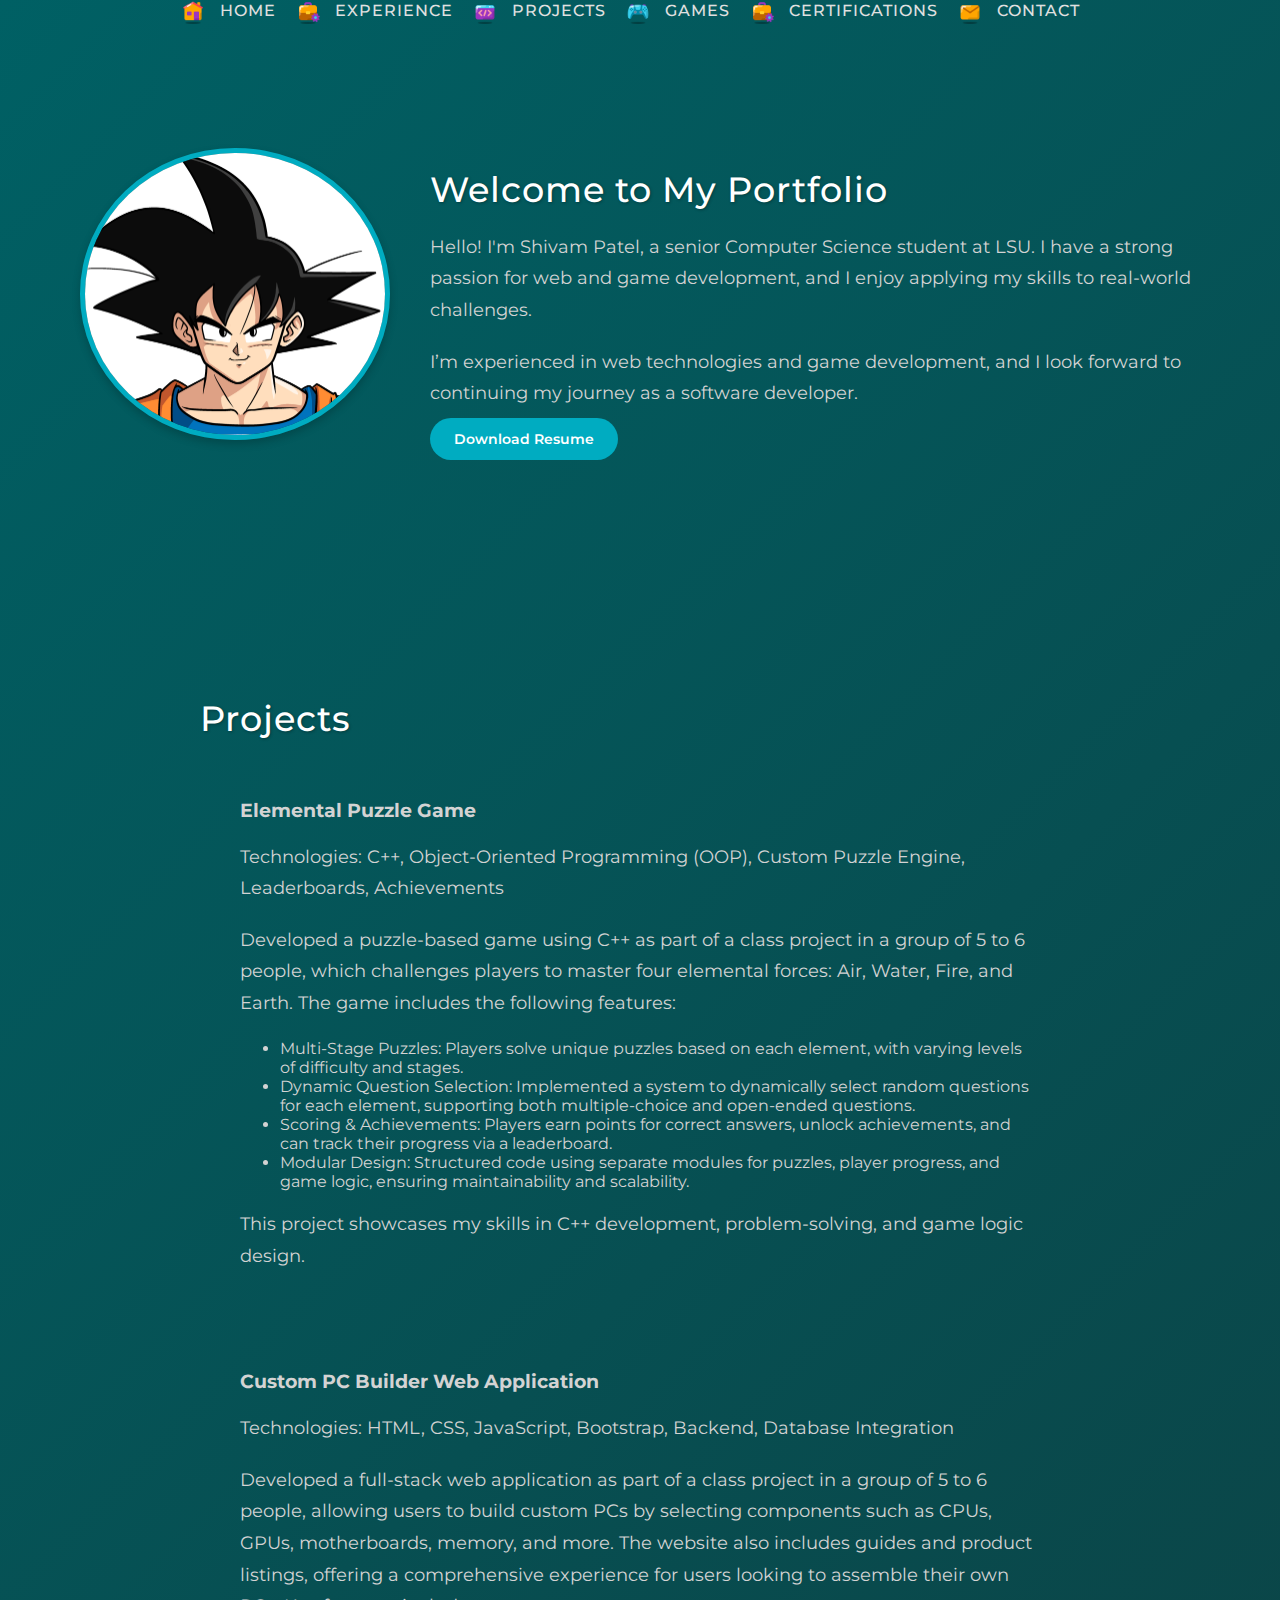
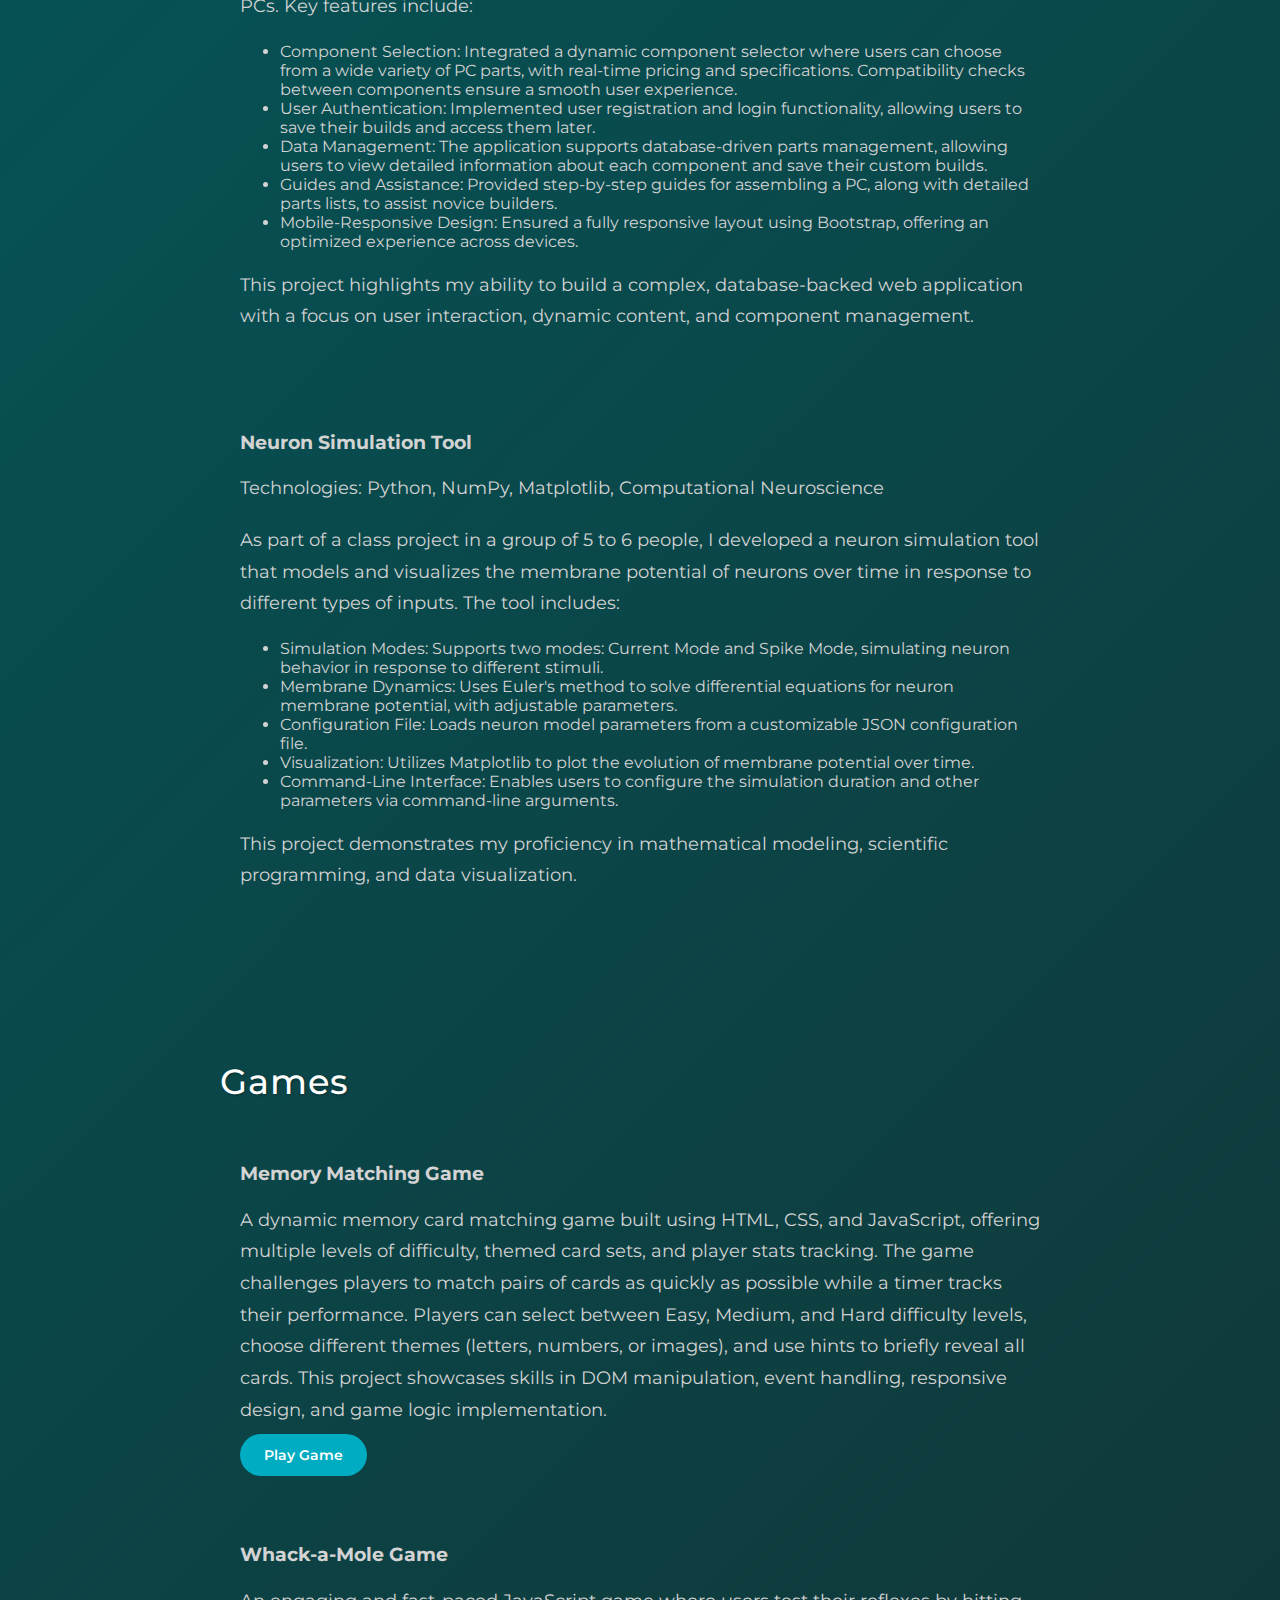
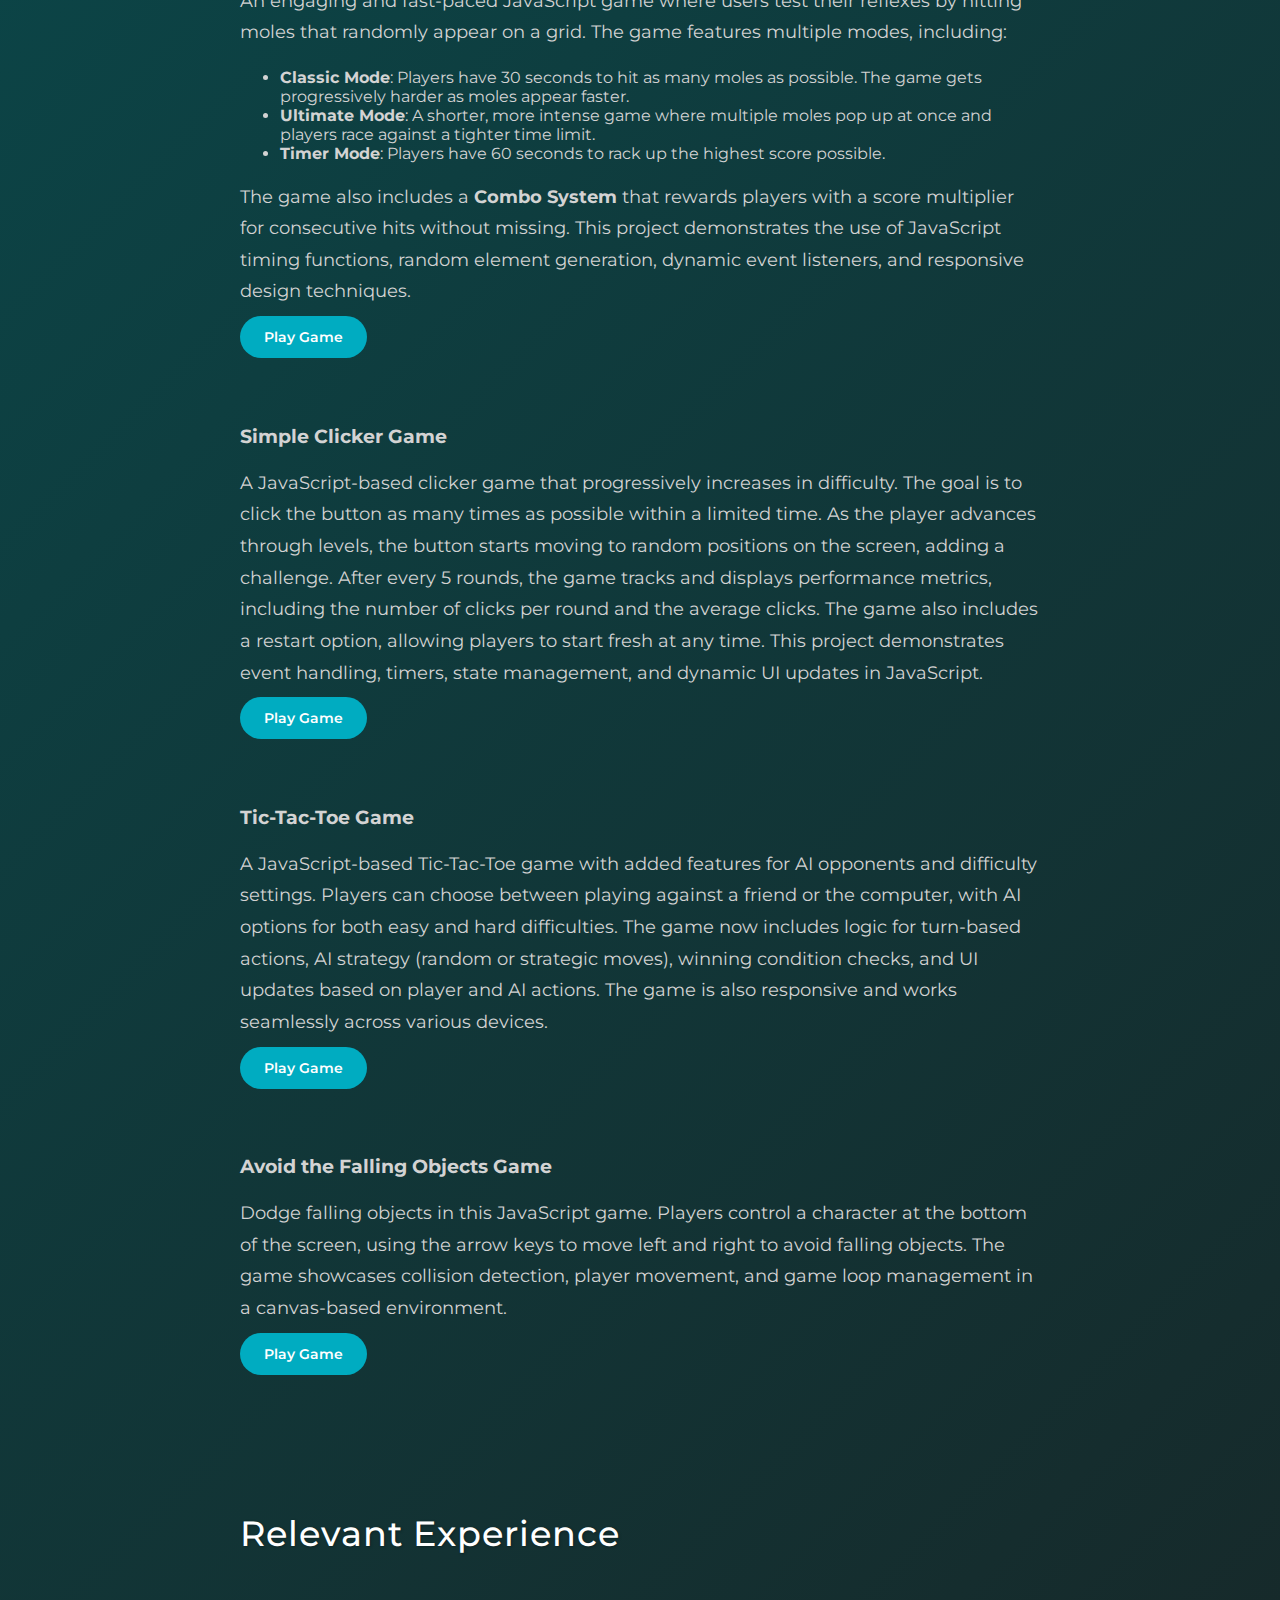
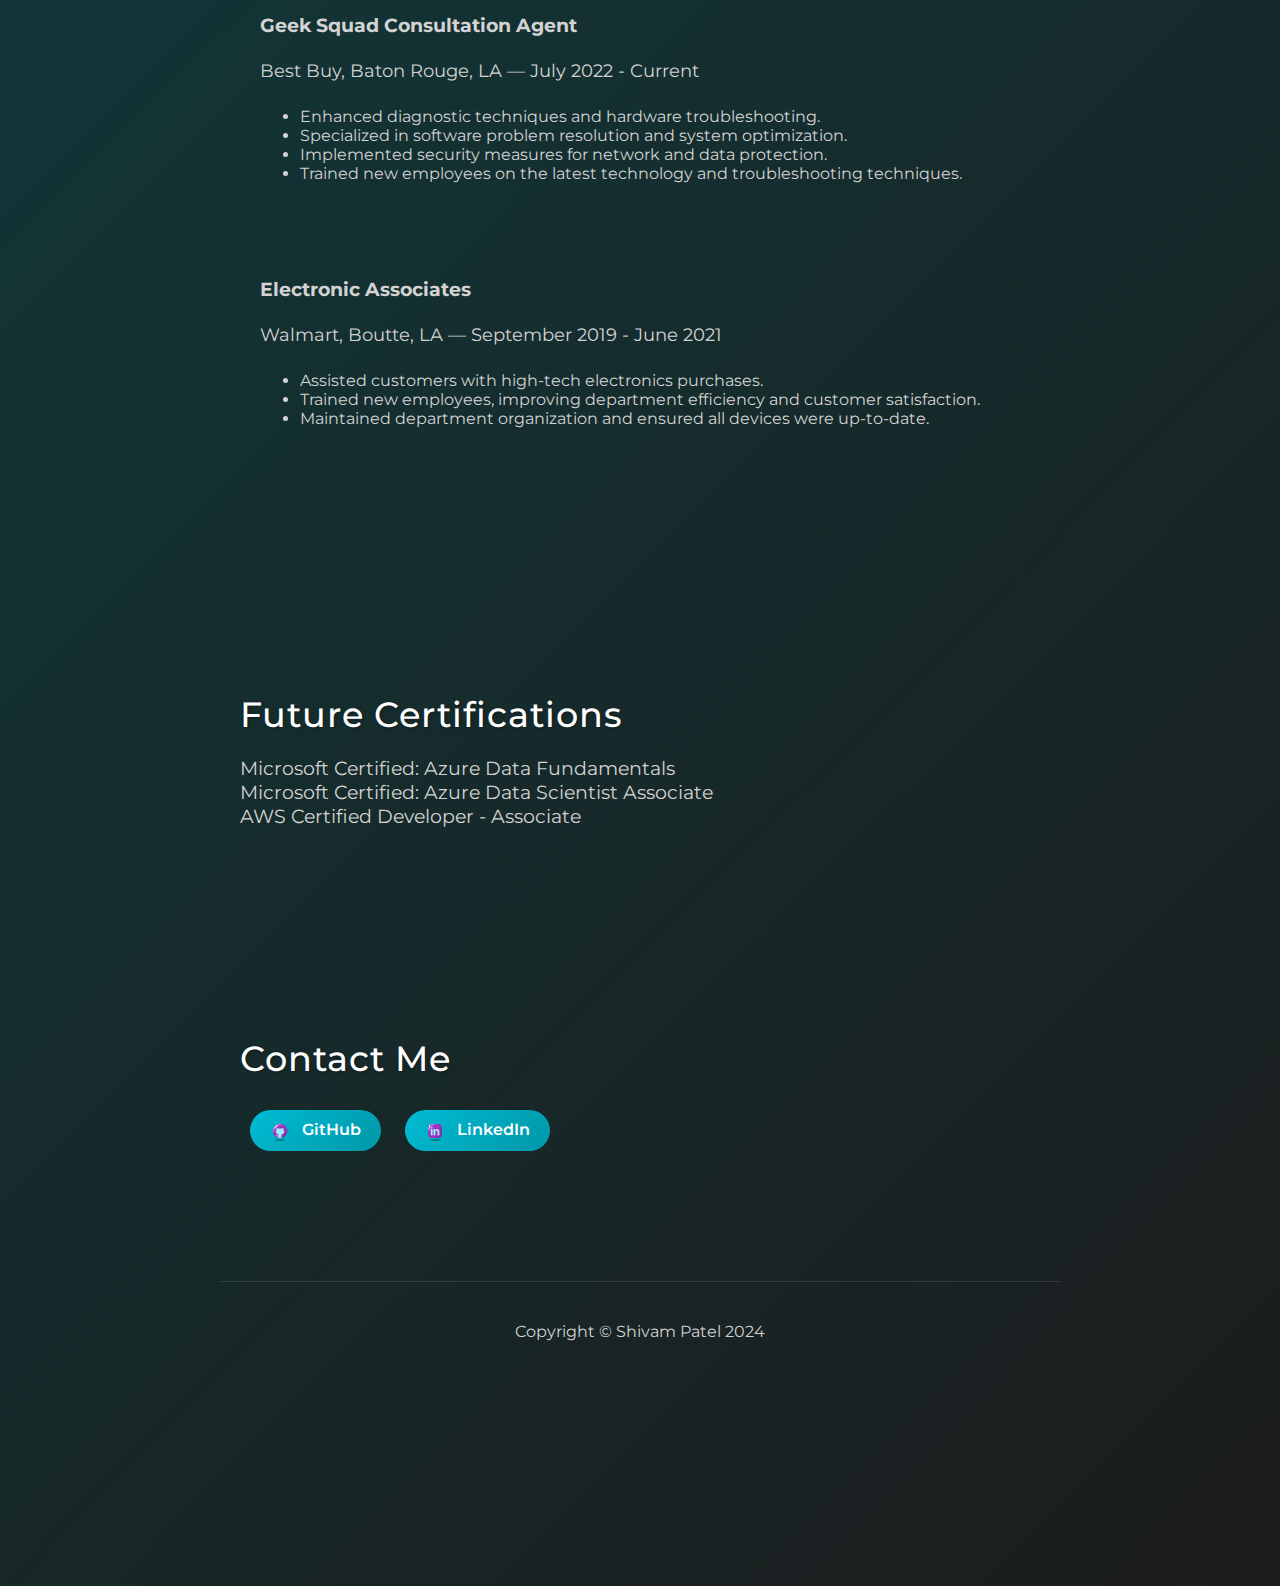
==== index.html @ 871b2727 "redesgin the website to look more moden and still need to work on redsgin for the game" ====
<!DOCTYPE html>
<html lang="en">
<head>
    <meta charset="UTF-8">
    <meta name="viewport" content="width=device-width, initial-scale=1.0">
    <title>Shivam Patel - Portfolio</title>
    <link rel="stylesheet" href="style.css">
    <link href="https://fonts.googleapis.com/css2?family=Montserrat:wght@400;700&display=swap" rel="stylesheet">
</head>
<body>
    <header>
        <nav>
            <div class="hamburger">
                <span></span>
                <span></span>
                <span></span>
            </div>
            <ul>
                <li><a href="#home"><img src="/Assets/images/Home.png" alt="Home" width="24" height="24"> Home</a></li>
                <li><a href="#experience"><img src="/Assets/images/Experience.png" alt="Experience" width="24" height="24"> Experience</a></li>
                <li><a href="#projects"><img src="/Assets/images/Code.png" alt="Projects" width="24" height="24"> Projects</a></li>
                <li><a href="#games"><img src="/Assets/images/Game.png" alt="Games" width="24" height="24"> Games</a></li>
                <li><a href="#certifications"><img src="/Assets/images/Experience.png" alt="Certifications" width="24" height="24"> Certifications</a></li>
                <li><a href="#contact"><img src="/Assets/images/Email.png" alt="Contact" width="24" height="24"> Contact</a></li>
            </ul>
        </nav>
    </header>
    
    <section id="about" class="section">
        <div class="about-container">
            <!-- Left or Right Aligned Image -->
            <div class="about-picture">
                <img src="/Assets/images/Goku.jpg" alt="Shivam Patel" />
            </div>
            <div class="about-text">
                <h1>Welcome to My Portfolio</h1>
                <p>Hello! I'm Shivam Patel, a senior Computer Science student at LSU. I have a strong passion for web and game development, and I enjoy applying my skills to real-world challenges.</p>
                <p>I’m experienced in web technologies and game development, and I look forward to continuing my journey as a software developer.</p>
                <div class="resume-buttons">
                    <a href="/Assets/Shivam Patel Resume.pdf" download class="btn">Download Resume</a>
                </div>
            </div>
        </div>
    </section>
    

    <section id="projects" class="section">
        <h2>Projects</h2>
        
        <!-- Projects List -->
        <article>
            <h3>Elemental Puzzle Game</h3>
            <p>Technologies: C++, Object-Oriented Programming (OOP), Custom Puzzle Engine, Leaderboards, Achievements</p>
            <p>Developed a puzzle-based game using C++ as part of a class project in a group of 5 to 6 people, which challenges players to master four elemental forces: Air, Water, Fire, and Earth. The game includes the following features:</p>
            <ul>
                <li>Multi-Stage Puzzles: Players solve unique puzzles based on each element, with varying levels of difficulty and stages.</li>
                <li>Dynamic Question Selection: Implemented a system to dynamically select random questions for each element, supporting both multiple-choice and open-ended questions.</li>
                <li>Scoring & Achievements: Players earn points for correct answers, unlock achievements, and can track their progress via a leaderboard.</li>
                <li>Modular Design: Structured code using separate modules for puzzles, player progress, and game logic, ensuring maintainability and scalability.</li>
            </ul>
            <p>This project showcases my skills in C++ development, problem-solving, and game logic design.</p>
        </article>
    
        <article>
            <h3>Custom PC Builder Web Application</h3>
            <p>Technologies: HTML, CSS, JavaScript, Bootstrap, Backend, Database Integration</p>
            <p>Developed a full-stack web application as part of a class project in a group of 5 to 6 people, allowing users to build custom PCs by selecting components such as CPUs, GPUs, motherboards, memory, and more. The website also includes guides and product listings, offering a comprehensive experience for users looking to assemble their own PCs. Key features include:</p>
            <ul>
                <li>Component Selection: Integrated a dynamic component selector where users can choose from a wide variety of PC parts, with real-time pricing and specifications. Compatibility checks between components ensure a smooth user experience.</li>
                <li>User Authentication: Implemented user registration and login functionality, allowing users to save their builds and access them later.</li>
                <li>Data Management: The application supports database-driven parts management, allowing users to view detailed information about each component and save their custom builds.</li>
                <li>Guides and Assistance: Provided step-by-step guides for assembling a PC, along with detailed parts lists, to assist novice builders.</li>
                <li>Mobile-Responsive Design: Ensured a fully responsive layout using Bootstrap, offering an optimized experience across devices.</li>
            </ul>
            <p>This project highlights my ability to build a complex, database-backed web application with a focus on user interaction, dynamic content, and component management.</p>
        </article>
    
        <article>
            <h3>Neuron Simulation Tool</h3>
            <p>Technologies: Python, NumPy, Matplotlib, Computational Neuroscience</p>
            <p>As part of a class project in a group of 5 to 6 people, I developed a neuron simulation tool that models and visualizes the membrane potential of neurons over time in response to different types of inputs. The tool includes:</p>
            <ul>
                <li>Simulation Modes: Supports two modes: Current Mode and Spike Mode, simulating neuron behavior in response to different stimuli.</li>
                <li>Membrane Dynamics: Uses Euler's method to solve differential equations for neuron membrane potential, with adjustable parameters.</li>
                <li>Configuration File: Loads neuron model parameters from a customizable JSON configuration file.</li>
                <li>Visualization: Utilizes Matplotlib to plot the evolution of membrane potential over time.</li>
                <li>Command-Line Interface: Enables users to configure the simulation duration and other parameters via command-line arguments.</li>
            </ul>
            <p>This project demonstrates my proficiency in mathematical modeling, scientific programming, and data visualization.</p>
        </article>
        

        <section id="games" class="section">
            <h2>Games</h2>
            <!-- Games List -->
        <article>
            <h3>Memory Matching Game</h3>
            <p>A dynamic memory card matching game built using HTML, CSS, and JavaScript, offering multiple levels of difficulty, themed card sets, and player stats tracking. The game challenges players to match pairs of cards as quickly as possible while a timer tracks their performance. Players can select between Easy, Medium, and Hard difficulty levels, choose different themes (letters, numbers, or images), and use hints to briefly reveal all cards. This project showcases skills in DOM manipulation, event handling, responsive design, and game logic implementation.</p>
            <div class="game-buttons">
                <a href="./games/memory-game/index.html" class="btn" target="_blank">Play Game</a>
            </div>
        </article>        
        
        <article>
            <h3>Whack-a-Mole Game</h3>
            <p>An engaging and fast-paced JavaScript game where users test their reflexes by hitting moles that randomly appear on a grid. The game features multiple modes, including:</p>
            <ul>
                <li><strong>Classic Mode</strong>: Players have 30 seconds to hit as many moles as possible. The game gets progressively harder as moles appear faster.</li>
                <li><strong>Ultimate Mode</strong>: A shorter, more intense game where multiple moles pop up at once and players race against a tighter time limit.</li>
                <li><strong>Timer Mode</strong>: Players have 60 seconds to rack up the highest score possible.</li>
            </ul>
            <p>The game also includes a <strong>Combo System</strong> that rewards players with a score multiplier for consecutive hits without missing. This project demonstrates the use of JavaScript timing functions, random element generation, dynamic event listeners, and responsive design techniques.</p>
            <div class="game-buttons">
                <a href="./games/whack-a-mole/index.html" class="btn" target="_blank">Play Game</a>
            </div>
        </article>        
        
        <article>
            <h3>Simple Clicker Game</h3>
            <p>A JavaScript-based clicker game that progressively increases in difficulty. The goal is to click the button as many times as possible within a limited time. As the player advances through levels, the button starts moving to random positions on the screen, adding a challenge. After every 5 rounds, the game tracks and displays performance metrics, including the number of clicks per round and the average clicks. The game also includes a restart option, allowing players to start fresh at any time. This project demonstrates event handling, timers, state management, and dynamic UI updates in JavaScript.</p>
            <div class="game-buttons">
                <a href="./games/clicker-game/index.html" class="btn" target="_blank">Play Game</a>
            </div>
        </article>        
        
        <article>
            <h3>Tic-Tac-Toe Game</h3>
            <p>A JavaScript-based Tic-Tac-Toe game with added features for AI opponents and difficulty settings. Players can choose between playing against a friend or the computer, with AI options for both easy and hard difficulties. The game now includes logic for turn-based actions, AI strategy (random or strategic moves), winning condition checks, and UI updates based on player and AI actions. The game is also responsive and works seamlessly across various devices.</p>
            <div class="game-buttons">
                <a href="./games/tic-tac-toe/index.html" class="btn" target="_blank">Play Game</a>
            </div>
        </article>        
        
        <article>
            <h3>Avoid the Falling Objects Game</h3>
            <p>Dodge falling objects in this JavaScript game. Players control a character at the bottom of the screen, using the arrow keys to move left and right to avoid falling objects. The game showcases collision detection, player movement, and game loop management in a canvas-based environment.</p>
            <div class="game-buttons">
                <a href="./games/falling-objects/index.html" class="btn" target="_blank">Play Game</a>
            </div>
        </article>
        

    <section id="experience" class="section">
        <h2>Relevant Experience</h2>
        <article>
            <h3>Geek Squad Consultation Agent</h3>
            <p>Best Buy, Baton Rouge, LA — July 2022 - Current</p>
            <ul>
                <li>Enhanced diagnostic techniques and hardware troubleshooting.</li>
                <li>Specialized in software problem resolution and system optimization.</li>
                <li>Implemented security measures for network and data protection.</li>
                <li>Trained new employees on the latest technology and troubleshooting techniques.</li>
            </ul>
        </article>
        <article>
            <h3>Electronic Associates</h3>
            <p>Walmart, Boutte, LA — September 2019 - June 2021</p>
            <ul>
                <li>Assisted customers with high-tech electronics purchases.</li>
                <li>Trained new employees, improving department efficiency and customer satisfaction.</li>
                <li>Maintained department organization and ensured all devices were up-to-date.</li>
            </ul>
        </article>
    </section>
    
    <section id="certifications" class="section">
        <h2>Future Certifications</h2>
        <ul>
            <li>Microsoft Certified: Azure Data Fundamentals</li>
            <li>Microsoft Certified: Azure Data Scientist Associate</li>
            <li>AWS Certified Developer - Associate</li>
        </ul>
    </section>
    
    <section id="contact" class="section">
        <h2>Contact Me</h2>
           <!-- Social Media Links -->
        <div class="social-links">
            <a href="https://github.com/your-github-username" target="_blank" class="btn social-btn">
                <img src="/Assets/images/Github.png" alt="GitHub"> GitHub
            </a>
            <a href="https://linkedin.com/in/your-linkedin-username" target="_blank" class="btn social-btn">
                <img src="/Assets/images/LinkedIn.png" alt="LinkedIn"> LinkedIn
            </a>
        </div>
    </section>
       

    <footer>
        <p>Copyright © Shivam Patel 2024</p>
    </footer>
    
    <script src="script.js"></script>
</body>
</html>
---- style.css ----
/* General Styles */
body {
    background: linear-gradient(135deg, #006064, #1c1c1c); /* Darker background gradient */
    color: #e0e0e0; /* Light grey text for readability */
    font-family: 'Montserrat', sans-serif;
    margin: 0;
    padding: 0;
    min-height: 100vh;
    display: flex;
    flex-direction: column;
}

/* Section Styling */
.section {
    padding: 80px 20px; /* More padding for a modern feel */
    max-width: 1200px;
    margin: 0 auto;
}

/* Headings Styling */
h1, h2 {
    font-size: 2.2em; /* Smaller, more modern size */
    font-weight: 500; /* Thinner weight for cleaner design */
    background: none; /* Remove gradient background */
    color: #ffffff; /* Simple white text */
    text-shadow: 1px 1px 3px rgba(0, 0, 0, 0.3); /* Subtle text shadow for depth */
    letter-spacing: 1px; /* Slight letter spacing */
    margin-bottom: 20px;
}

/* Paragraph Styling */
p {
    font-size: 1.1em;
    line-height: 1.8;
    margin-bottom: 20px;
    color: #d3d3d3; /* Light grey for paragraphs */
}

/* Button Styling */
.btn {
    background: #00acc1; /* Flat, modern color */
    color: white;
    padding: 12px 24px;
    border-radius: 50px; /* Rounded, pill-shaped buttons */
    border: none;
    font-size: 14px;
    font-weight: 600;
    text-decoration: none;
    transition: background 0.3s, transform 0.2s;
}

.btn:hover {
    background: #00838f; /* Slightly darker on hover */
    transform: translateY(-3px); /* Hover movement */
}

/* Contact Form Styling */
form input, form textarea {
    border: 1px solid #00acc1; /* Flat, modern border */
    padding: 10px;
    border-radius: 8px; /* Softer corners for inputs */
    background-color: #1f1f1f;
    color: #e0e0e0;
    margin-bottom: 20px;
    width: 100%; /* Full width of form inputs */
    box-sizing: border-box; /* Make padding fit within the width */
}

form input::placeholder, form textarea::placeholder {
    color: #888; /* Lighter placeholder text */
}

form button {
    background-color: #00acc1;
    color: white;
    padding: 10px 20px;
    border: none;
    border-radius: 30px;
    cursor: pointer;
    transition: background-color 0.3s;
}

form button:hover {
    background-color: #00838f;
}

/* Footer Styling */
footer {
    background-color: transparent; /* Make footer background transparent */
    color: #b0bec5; /* Text color for contrast */
    font-size: 0.9em;
    padding: 20px;
    text-align: center;
    box-shadow: none; /* Remove shadow or border */
}

/* Optional: Add a subtle border on top */
footer {
    border-top: 1px solid rgba(255, 255, 255, 0.1); /* Subtle border for separation */
}

/* Center the navigation menu */
header nav ul {
    list-style-type: none;
    padding: 0;
    margin: 0;
    display: flex;
    justify-content: center; /* Centers the navigation items */
    align-items: center; /* Vertically centers the items */
    text-align: center;
}

/* Styling for the navigation links */
header nav ul li {
    display: inline;
    margin-right: 20px; /* Space between menu items */
}

header nav ul li a {
    color: #e0e0e0; /* Light grey color */
    font-weight: 500;
    text-transform: uppercase;
    letter-spacing: 1px;
    text-decoration: none;
    transition: color 0.3s;
}

header nav ul li a:hover {
    color: #00acc1; /* Hover effect */
}

/* Style for icons in the navigation bar */
header nav ul li a img {
    margin-right: 10px; /* Space between the icon and text */
    vertical-align: middle; /* Align the icon vertically with the text */
}

/* Style for social icons in the contact section */
.social-links a img {
    margin-right: 8px; /* Add space between the icon and the text */
    vertical-align: middle; /* Align icons with text */
}

/* Hamburger Menu Styling for Mobile */
.hamburger {
    display: none;
}

/* Responsive Design for Navigation */
@media (max-width: 768px) {
    .hamburger {
        display: block;
        cursor: pointer;
    }

    header nav ul {
        display: none;
        text-align: left;
        background-color: rgba(0, 0, 0, 0.8);
        position: absolute;
        top: 50px;
        left: 0;
        width: 100%;
    }

    header nav ul.show {
        display: block;
    }

    header nav ul li {
        display: block;
        margin: 10px 0;
    }
}

/* Projects and Games Sections */
article {
    padding: 20px;
    margin: 20px auto;
    max-width: 800px;
    background-color: transparent;
    border-radius: 10px;
    color: #d3d3d3;
}

/* Button Hover Effects */
.btn:hover {
    background: linear-gradient(135deg, #0097a7, #006a75); /* Darker gradient on hover */
    transform: scale(1.05); /* Slight scale-up effect on hover */
}

/* Responsive Design for Sections */
@media (max-width: 768px) {
    .section {
        padding: 40px 15px;
        max-width: 100%;
    }

    h1, h2 {
        font-size: 1.8em; /* Adjust header font size for mobile */
    }

    article {
        padding: 15px;
        max-width: 100%;
    }

    .btn {
        padding: 15px 20px; /* Larger button padding for touch devices */
        font-size: 18px;
    }
}

@media (max-width: 480px) {
    .section {
        padding: 20px 10px;
    }

    h1, h2 {
        font-size: 1.5em; /* Adjust font size further for small screens */
    }

    .btn {
        padding: 12px 15px; /* Slightly smaller buttons on small screens */
        font-size: 16px;
    }

    .section > * {
        margin-bottom: 10px;
    }
}

/* Add Spacing Between Elements */
.section > * {
    margin-bottom: 20px; /* Space between elements in sections */
}

/* Certifications Section */
#certifications ul {
    list-style-type: none; /* Removes bullet points */
    padding: 0;
    margin: 0;
}

#certifications ul li {
    font-size: 1.2em;
    color: #d3d3d3;
}

/* Social Links Styling */
.social-links {
    margin-top: 20px;
}

.social-btn {
    display: inline-block;
    background: linear-gradient(135deg, #00bcd4, #0097a7); /* Matching the button style */
    color: white;
    padding: 10px 20px;
    border-radius: 30px;
    text-align: center;
    margin: 10px;
    text-decoration: none;
    transition: background 0.3s ease-in-out;
    font-size: 16px;
}

.social-btn:hover {
    background: linear-gradient(135deg, #0097a7, #006a75); /* Darker on hover */
    transform: scale(1.05);
}

.social-btn img {
    width: 20px;
    height: 20px;
    margin-right: 8px;
    vertical-align: middle;
}

/* Updated layout for the about section */
.about-container {
    display: flex;
    flex-wrap: wrap;
    align-items: center;
    justify-content: space-between;
    text-align: left;
    padding: 40px; /* Add modern padding around the content */
    gap: 30px; /* Add spacing between the image and text */
}

/* Styling for the image */
.about-picture {
    flex: 1;
    max-width: 300px; /* Control image size */
    margin-right: 20px; /* Space between image and text */
}

/* Styling for the circular image */
.about-picture img {
    width: 100%; /* Ensure the image takes up its container space */
    border-radius: 50%; /* Makes the image a perfect circle */
    border: 5px solid #00acc1; /* Add a border around the image for a modern look */
    box-shadow: 0px 4px 8px rgba(0, 0, 0, 0.2); /* Add a subtle shadow for depth */
}

/* Styling for the text */
.about-text {
    flex: 2; /* Take more space for text compared to image */
}

/* Responsive Design for smaller screens */
@media (max-width: 768px) {
    .about-container {
        flex-direction: column;
        text-align: center;
    }

    .about-picture {
        margin-right: 0;
        margin-bottom: 20px;
    }
}
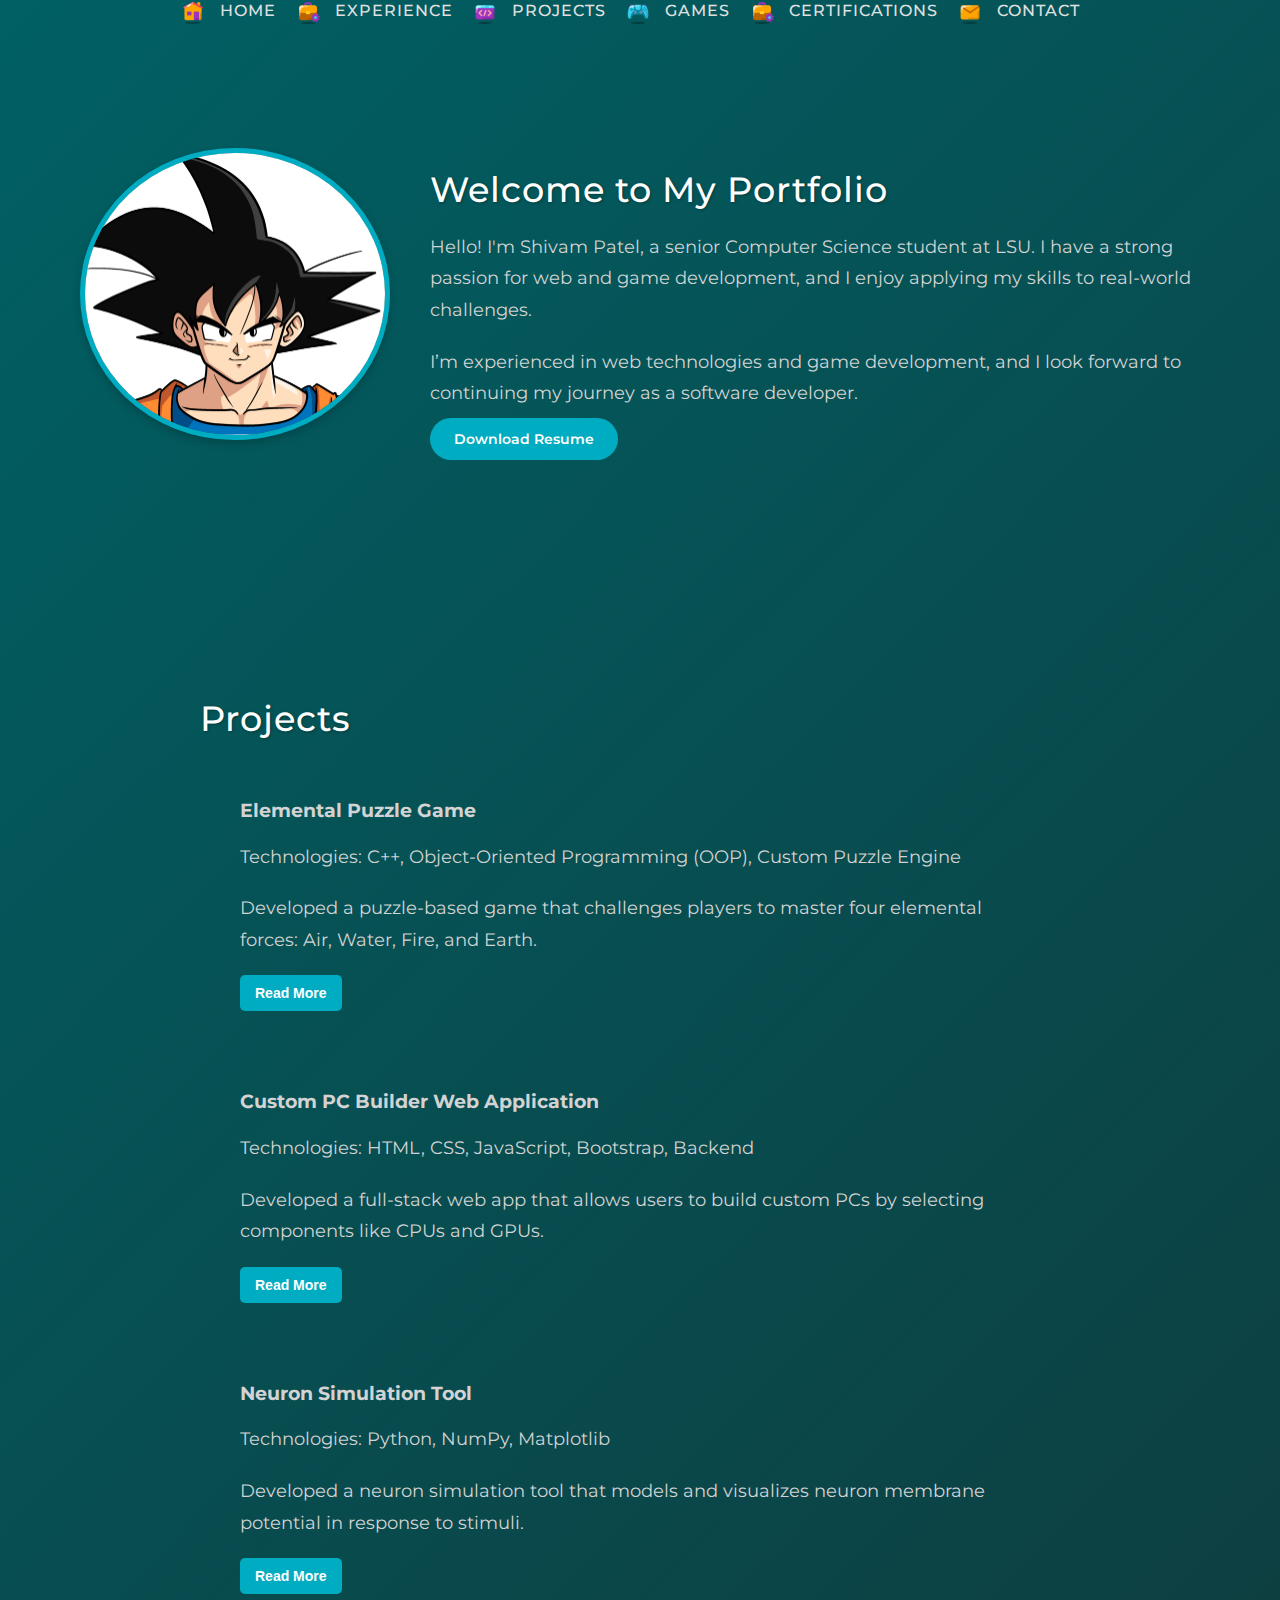
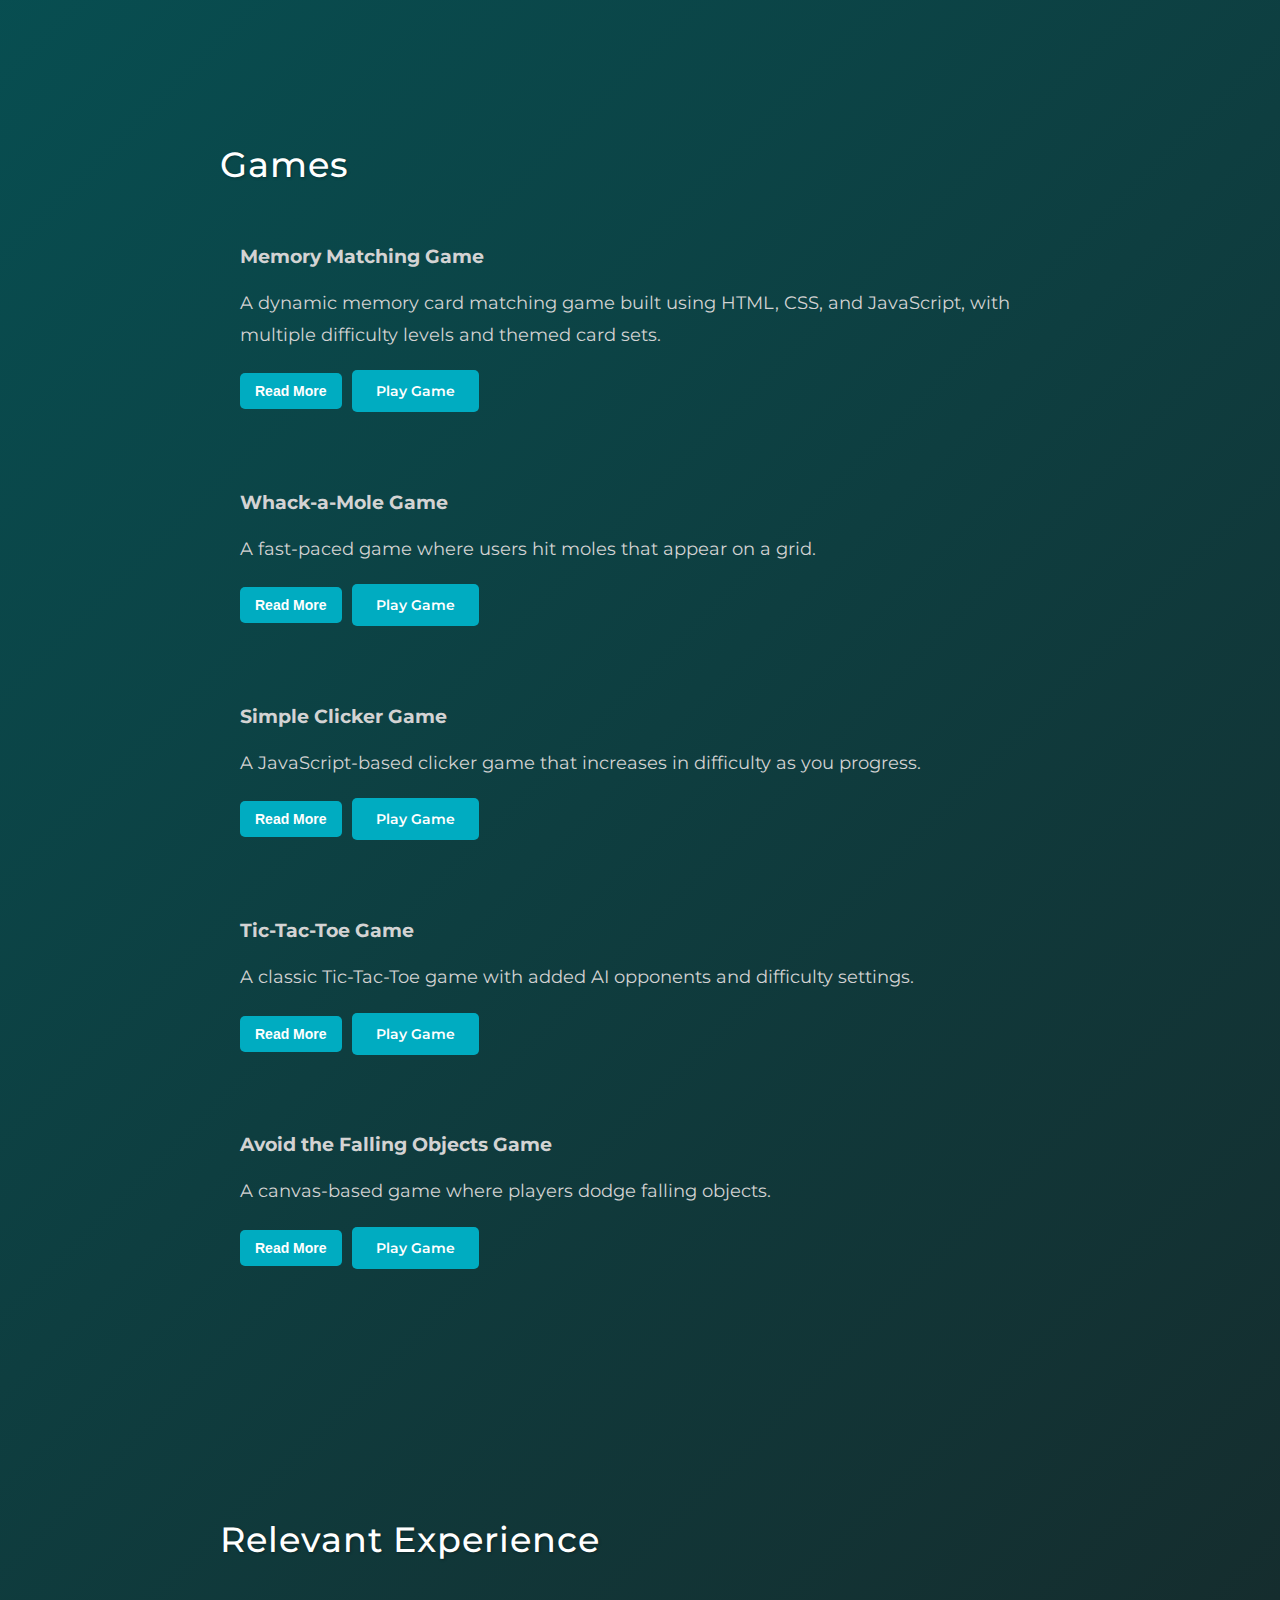
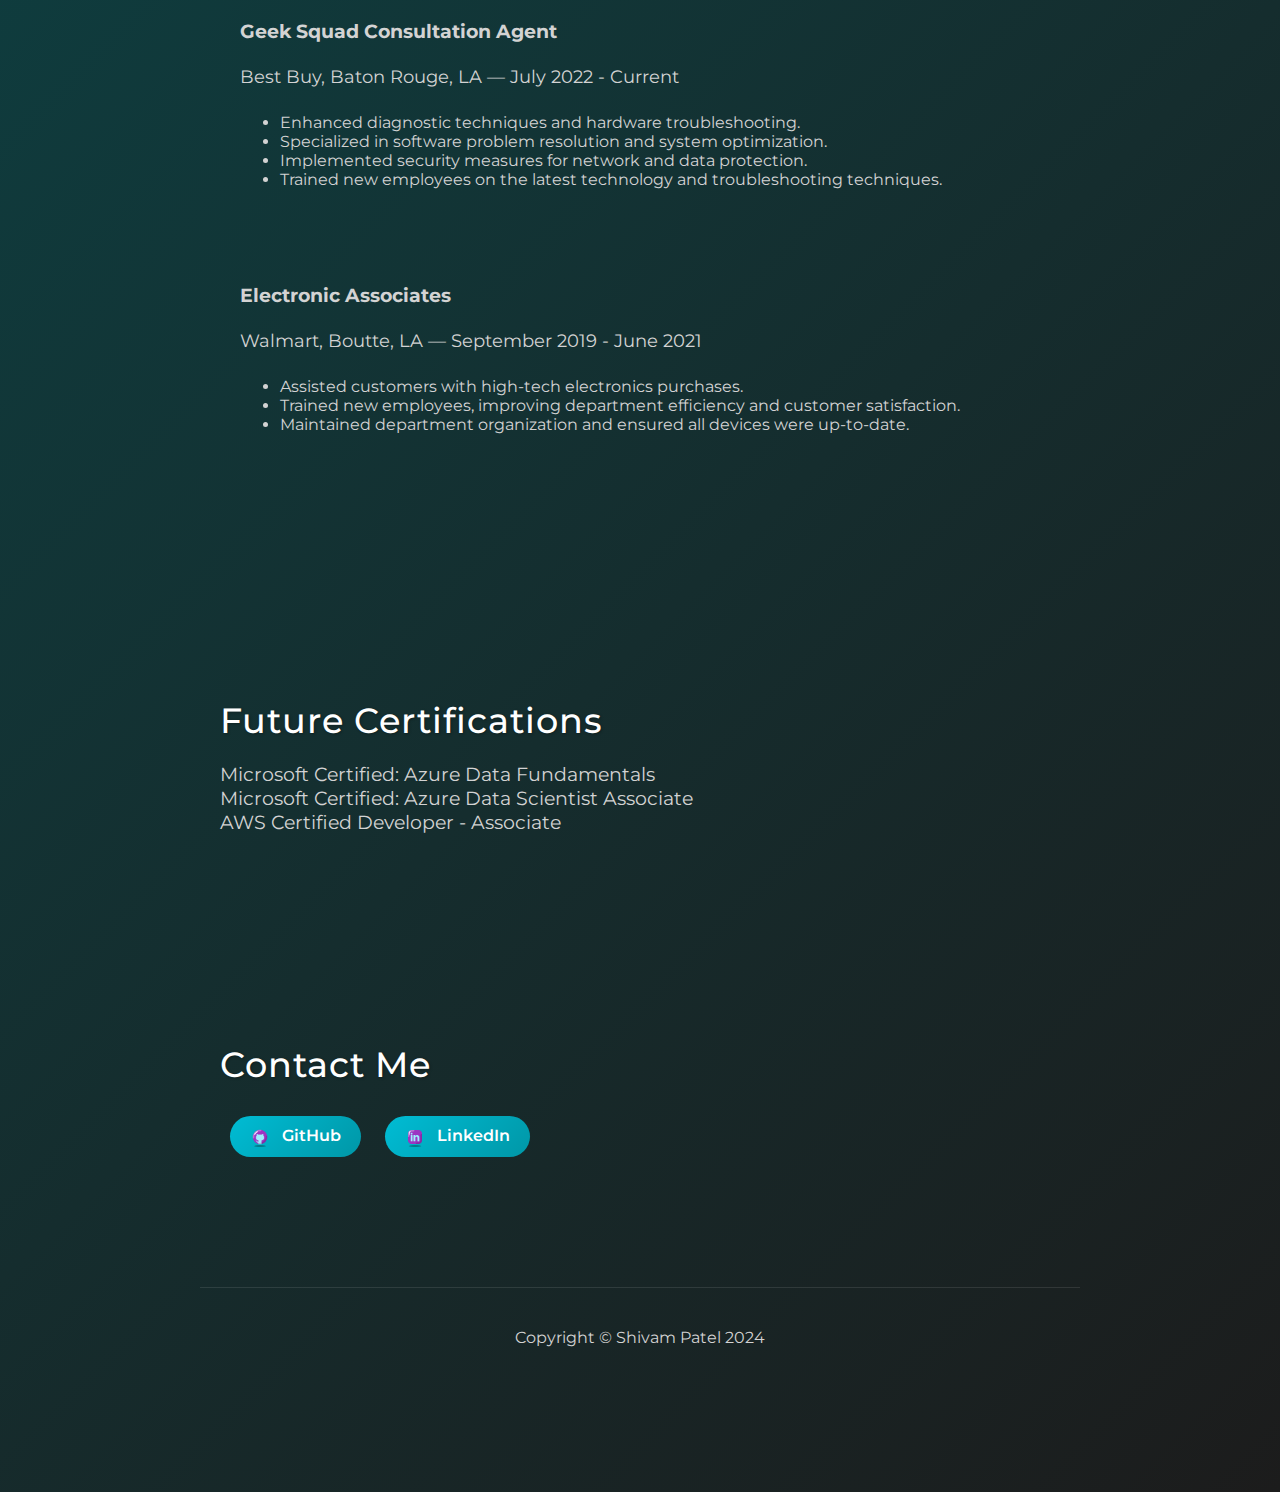
==== commit 3084ab8b: "change the layout on the all the game fix the bug for humburger menu not showing in moblie and added" ====
--- a/index.html
+++ b/index.html
@@ -11,7 +11,7 @@
     <header>
         <nav>
             <div class="hamburger">
-                <span></span>
+                <img src="/Assets/images/Hamburger Menu.png" alt="Menu" width="24" height="24">
                 <span></span>
                 <span></span>
             </div>
@@ -47,98 +47,126 @@
     <section id="projects" class="section">
         <h2>Projects</h2>
         
-        <!-- Projects List -->
         <article>
             <h3>Elemental Puzzle Game</h3>
-            <p>Technologies: C++, Object-Oriented Programming (OOP), Custom Puzzle Engine, Leaderboards, Achievements</p>
-            <p>Developed a puzzle-based game using C++ as part of a class project in a group of 5 to 6 people, which challenges players to master four elemental forces: Air, Water, Fire, and Earth. The game includes the following features:</p>
-            <ul>
-                <li>Multi-Stage Puzzles: Players solve unique puzzles based on each element, with varying levels of difficulty and stages.</li>
-                <li>Dynamic Question Selection: Implemented a system to dynamically select random questions for each element, supporting both multiple-choice and open-ended questions.</li>
-                <li>Scoring & Achievements: Players earn points for correct answers, unlock achievements, and can track their progress via a leaderboard.</li>
-                <li>Modular Design: Structured code using separate modules for puzzles, player progress, and game logic, ensuring maintainability and scalability.</li>
-            </ul>
-            <p>This project showcases my skills in C++ development, problem-solving, and game logic design.</p>
-        </article>
-    
+            <p>Technologies: C++, Object-Oriented Programming (OOP), Custom Puzzle Engine</p>
+            <p>Developed a puzzle-based game that challenges players to master four elemental forces: Air, Water, Fire, and Earth.</p>
+            <div class="more-content" id="puzzle-more">
+                <ul>
+                    <li>Multi-Stage Puzzles with varying levels of difficulty and stages.</li>
+                    <li>Dynamic Question Selection for both multiple-choice and open-ended questions.</li>
+                    <li>Leaderboard, Achievements, and modular design for maintainability.</li>
+                </ul>
+                <p>This project showcases my skills in C++ development, problem-solving, and game logic design.</p>
+            </div>
+            <button class="read-more-btn" onclick="toggleMoreContent('puzzle-more', this)">Read More</button>
+        </article>
+        
         <article>
             <h3>Custom PC Builder Web Application</h3>
-            <p>Technologies: HTML, CSS, JavaScript, Bootstrap, Backend, Database Integration</p>
-            <p>Developed a full-stack web application as part of a class project in a group of 5 to 6 people, allowing users to build custom PCs by selecting components such as CPUs, GPUs, motherboards, memory, and more. The website also includes guides and product listings, offering a comprehensive experience for users looking to assemble their own PCs. Key features include:</p>
-            <ul>
-                <li>Component Selection: Integrated a dynamic component selector where users can choose from a wide variety of PC parts, with real-time pricing and specifications. Compatibility checks between components ensure a smooth user experience.</li>
-                <li>User Authentication: Implemented user registration and login functionality, allowing users to save their builds and access them later.</li>
-                <li>Data Management: The application supports database-driven parts management, allowing users to view detailed information about each component and save their custom builds.</li>
-                <li>Guides and Assistance: Provided step-by-step guides for assembling a PC, along with detailed parts lists, to assist novice builders.</li>
-                <li>Mobile-Responsive Design: Ensured a fully responsive layout using Bootstrap, offering an optimized experience across devices.</li>
-            </ul>
-            <p>This project highlights my ability to build a complex, database-backed web application with a focus on user interaction, dynamic content, and component management.</p>
-        </article>
-    
+            <p>Technologies: HTML, CSS, JavaScript, Bootstrap, Backend</p>
+            <p>Developed a full-stack web app that allows users to build custom PCs by selecting components like CPUs and GPUs.</p>
+            <div class="more-content" id="pc-builder-more">
+                <ul>
+                    <li>Real-time pricing and compatibility checks between components.</li>
+                    <li>User authentication for saving builds.</li>
+                    <li>Step-by-step guides for novice PC builders.</li>
+                    <li>Mobile-Responsive Design using Bootstrap for cross-device optimization.</li>
+                </ul>
+                <p>This project highlights my skills in full-stack development, user interaction, and database management.</p>
+            </div>
+            <button class="read-more-btn" onclick="toggleMoreContent('pc-builder-more', this)">Read More</button>
+        </article>
+        
         <article>
             <h3>Neuron Simulation Tool</h3>
-            <p>Technologies: Python, NumPy, Matplotlib, Computational Neuroscience</p>
-            <p>As part of a class project in a group of 5 to 6 people, I developed a neuron simulation tool that models and visualizes the membrane potential of neurons over time in response to different types of inputs. The tool includes:</p>
-            <ul>
-                <li>Simulation Modes: Supports two modes: Current Mode and Spike Mode, simulating neuron behavior in response to different stimuli.</li>
-                <li>Membrane Dynamics: Uses Euler's method to solve differential equations for neuron membrane potential, with adjustable parameters.</li>
-                <li>Configuration File: Loads neuron model parameters from a customizable JSON configuration file.</li>
-                <li>Visualization: Utilizes Matplotlib to plot the evolution of membrane potential over time.</li>
-                <li>Command-Line Interface: Enables users to configure the simulation duration and other parameters via command-line arguments.</li>
-            </ul>
-            <p>This project demonstrates my proficiency in mathematical modeling, scientific programming, and data visualization.</p>
-        </article>
-        
-
+            <p>Technologies: Python, NumPy, Matplotlib</p>
+            <p>Developed a neuron simulation tool that models and visualizes neuron membrane potential in response to stimuli.</p>
+            <div class="more-content" id="neuron-more">
+                <ul>
+                    <li>Simulation Modes: Current Mode and Spike Mode.</li>
+                    <li>Membrane dynamics modeled using Euler's method.</li>
+                    <li>Customizable neuron model parameters using a JSON configuration file.</li>
+                </ul>
+                <p>This project demonstrates proficiency in scientific programming and data visualization.</p>
+            </div>
+            <button class="read-more-btn" onclick="toggleMoreContent('neuron-more', this)">Read More</button>
+        </article>        
+        
         <section id="games" class="section">
             <h2>Games</h2>
-            <!-- Games List -->
-        <article>
-            <h3>Memory Matching Game</h3>
-            <p>A dynamic memory card matching game built using HTML, CSS, and JavaScript, offering multiple levels of difficulty, themed card sets, and player stats tracking. The game challenges players to match pairs of cards as quickly as possible while a timer tracks their performance. Players can select between Easy, Medium, and Hard difficulty levels, choose different themes (letters, numbers, or images), and use hints to briefly reveal all cards. This project showcases skills in DOM manipulation, event handling, responsive design, and game logic implementation.</p>
-            <div class="game-buttons">
-                <a href="./games/memory-game/index.html" class="btn" target="_blank">Play Game</a>
-            </div>
-        </article>        
-        
-        <article>
-            <h3>Whack-a-Mole Game</h3>
-            <p>An engaging and fast-paced JavaScript game where users test their reflexes by hitting moles that randomly appear on a grid. The game features multiple modes, including:</p>
-            <ul>
-                <li><strong>Classic Mode</strong>: Players have 30 seconds to hit as many moles as possible. The game gets progressively harder as moles appear faster.</li>
-                <li><strong>Ultimate Mode</strong>: A shorter, more intense game where multiple moles pop up at once and players race against a tighter time limit.</li>
-                <li><strong>Timer Mode</strong>: Players have 60 seconds to rack up the highest score possible.</li>
-            </ul>
-            <p>The game also includes a <strong>Combo System</strong> that rewards players with a score multiplier for consecutive hits without missing. This project demonstrates the use of JavaScript timing functions, random element generation, dynamic event listeners, and responsive design techniques.</p>
-            <div class="game-buttons">
-                <a href="./games/whack-a-mole/index.html" class="btn" target="_blank">Play Game</a>
-            </div>
-        </article>        
-        
-        <article>
-            <h3>Simple Clicker Game</h3>
-            <p>A JavaScript-based clicker game that progressively increases in difficulty. The goal is to click the button as many times as possible within a limited time. As the player advances through levels, the button starts moving to random positions on the screen, adding a challenge. After every 5 rounds, the game tracks and displays performance metrics, including the number of clicks per round and the average clicks. The game also includes a restart option, allowing players to start fresh at any time. This project demonstrates event handling, timers, state management, and dynamic UI updates in JavaScript.</p>
-            <div class="game-buttons">
-                <a href="./games/clicker-game/index.html" class="btn" target="_blank">Play Game</a>
-            </div>
-        </article>        
-        
-        <article>
-            <h3>Tic-Tac-Toe Game</h3>
-            <p>A JavaScript-based Tic-Tac-Toe game with added features for AI opponents and difficulty settings. Players can choose between playing against a friend or the computer, with AI options for both easy and hard difficulties. The game now includes logic for turn-based actions, AI strategy (random or strategic moves), winning condition checks, and UI updates based on player and AI actions. The game is also responsive and works seamlessly across various devices.</p>
-            <div class="game-buttons">
-                <a href="./games/tic-tac-toe/index.html" class="btn" target="_blank">Play Game</a>
-            </div>
-        </article>        
-        
-        <article>
-            <h3>Avoid the Falling Objects Game</h3>
-            <p>Dodge falling objects in this JavaScript game. Players control a character at the bottom of the screen, using the arrow keys to move left and right to avoid falling objects. The game showcases collision detection, player movement, and game loop management in a canvas-based environment.</p>
-            <div class="game-buttons">
-                <a href="./games/falling-objects/index.html" class="btn" target="_blank">Play Game</a>
-            </div>
-        </article>
-        
+            
+            <!-- Memory Matching Game -->
+            <article>
+                <h3>Memory Matching Game</h3>
+                <p>A dynamic memory card matching game built using HTML, CSS, and JavaScript, with multiple difficulty levels and themed card sets.</p>
+                <div class="more-content" id="memory-more">
+                    <p>The game challenges players to match pairs of cards as quickly as possible while a timer tracks their performance. Players can select between Easy, Medium, and Hard difficulty levels, choose different themes (letters, numbers, or images), and use hints to briefly reveal all cards. This project showcases skills in DOM manipulation, event handling, responsive design, and game logic implementation.</p>
+                </div>
+                <div class="game-buttons">
+                    <button class="read-more-btn" onclick="toggleMoreContent('memory-more', this)">Read More</button>
+                    <a href="./games/memory-game/index.html" class="btn" target="_blank">Play Game</a>
+                </div>
+            </article>
+            
+            <!-- Whack-a-Mole Game -->
+            <article>
+                <h3>Whack-a-Mole Game</h3>
+                <p>A fast-paced game where users hit moles that appear on a grid.</p>
+                <div class="more-content" id="whack-more">
+                    <p>The game features multiple modes, including:</p>
+                    <ul>
+                        <li><strong>Classic Mode</strong>: 30 seconds to hit as many moles as possible.</li>
+                        <li><strong>Ultimate Mode</strong>: Multiple moles and shorter time limits.</li>
+                        <li><strong>Timer Mode</strong>: 60 seconds to rack up the highest score.</li>
+                    </ul>
+                    <p>This project demonstrates the use of JavaScript timing functions, random element generation, and responsive design techniques.</p>
+                </div>
+                <div class="game-buttons">
+                    <button class="read-more-btn" onclick="toggleMoreContent('whack-more', this)">Read More</button>
+                    <a href="./games/whack-a-mole/index.html" class="btn" target="_blank">Play Game</a>
+                </div>
+            </article>
+        
+            <!-- Simple Clicker Game -->
+            <article>
+                <h3>Simple Clicker Game</h3>
+                <p>A JavaScript-based clicker game that increases in difficulty as you progress.</p>
+                <div class="more-content" id="clicker-more">
+                    <p>The goal is to click the button as many times as possible within a limited time. The game tracks and displays performance metrics, including clicks per round and average clicks. It also features a restart option for replayability. This project showcases event handling, timers, and dynamic UI updates in JavaScript.</p>
+                </div>
+                <div class="game-buttons">
+                    <button class="read-more-btn" onclick="toggleMoreContent('clicker-more', this)">Read More</button>
+                    <a href="./games/clicker-game/index.html" class="btn" target="_blank">Play Game</a>
+                </div>
+            </article>
+        
+            <!-- Tic-Tac-Toe Game -->
+            <article>
+                <h3>Tic-Tac-Toe Game</h3>
+                <p>A classic Tic-Tac-Toe game with added AI opponents and difficulty settings.</p>
+                <div class="more-content" id="tic-tac-toe-more">
+                    <p>Players can choose between playing against a friend or the computer. The game includes turn-based logic, AI strategy, and winning condition checks. It is responsive and works seamlessly across various devices.</p>
+                </div>
+                <div class="game-buttons">
+                    <button class="read-more-btn" onclick="toggleMoreContent('tic-tac-toe-more', this)">Read More</button>
+                    <a href="./games/tic-tac-toe/index.html" class="btn" target="_blank">Play Game</a>
+                </div>
+            </article>
+        
+            <!-- Avoid the Falling Objects Game -->
+            <article>
+                <h3>Avoid the Falling Objects Game</h3>
+                <p>A canvas-based game where players dodge falling objects.</p>
+                <div class="more-content" id="falling-objects-more">
+                    <p>Players use the arrow keys to move left and right to avoid falling objects. The game showcases collision detection, player movement, and game loop management in a canvas-based environment.</p>
+                </div>
+                <div class="game-buttons">
+                    <button class="read-more-btn" onclick="toggleMoreContent('falling-objects-more', this)">Read More</button>
+                    <a href="./games/falling-objects/index.html" class="btn" target="_blank">Play Game</a>
+                </div>
+            </article>
+        </section>        
 
     <section id="experience" class="section">
         <h2>Relevant Experience</h2>
@@ -190,6 +218,6 @@
         <p>Copyright © Shivam Patel 2024</p>
     </footer>
     
-    <script src="script.js"></script>
+    <script src="scripts.js"></script>
 </body>
 </html>
--- a/style.css
+++ b/style.css
@@ -80,6 +80,32 @@
     transition: background-color 0.3s;
 }
 
+.game-buttons {
+    display: flex;
+    gap: 10px; /* Add spacing between the buttons */
+    justify-content: flex-start; /* Align buttons to the left */
+    align-items: center; /* Center vertically */
+}
+
+.read-more-btn, .game-buttons a {
+    display: inline-block;
+    padding: 12px 24px;
+    background-color: #00acc1;
+    color: white;
+    text-align: center;
+    border-radius: 5px;
+    text-decoration: none;
+    font-size: 14px;
+    font-weight: 600;
+    cursor: pointer;
+    transition: background-color 0.3s ease;
+}
+
+.read-more-btn:hover, .game-buttons a:hover {
+    background-color: #00838f; /* Darker on hover */
+}
+
+
 form button:hover {
     background-color: #00838f;
 }
@@ -141,9 +167,10 @@
     vertical-align: middle; /* Align icons with text */
 }
 
-/* Hamburger Menu Styling for Mobile */
+/* Hide regular menu and show hamburger icon on smaller screens */
 .hamburger {
     display: none;
+    cursor: pointer;
 }
 
 /* Responsive Design for Navigation */
@@ -320,3 +347,30 @@
         margin-bottom: 20px;
     }
 }
+
+
+.more-content {
+    display: none; /* Hidden by default */
+    margin-top: 10px;
+}
+
+.read-more-btn {
+    background-color: #00acc1;
+    color: white;
+    padding: 10px 15px;
+    border: none;
+    border-radius: 5px;
+    cursor: pointer;
+    font-size: 14px;
+    transition: background-color 0.3s ease;
+}
+
+.read-more-btn:hover {
+    background-color: #00838f;
+}
+
+.read-more-btn.active {
+    background-color: #00838f;
+    color: #fff;
+}
+
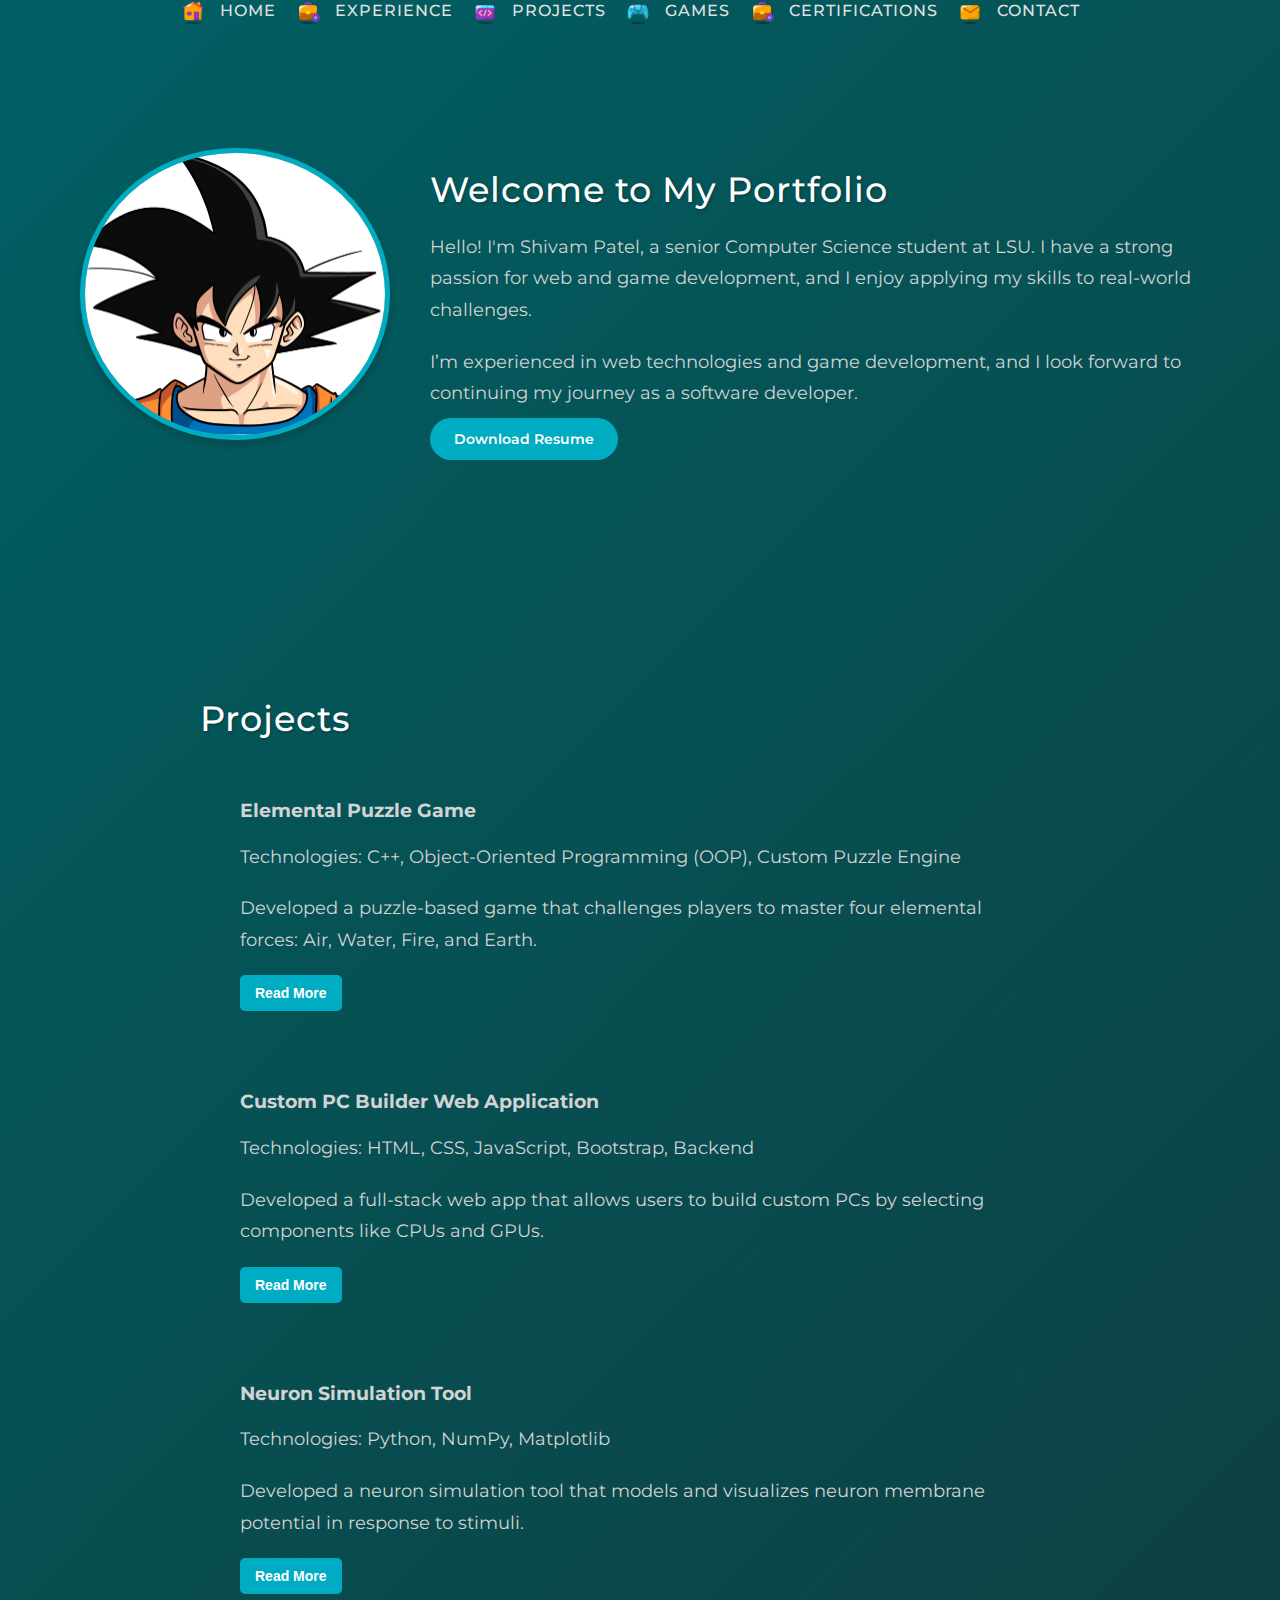
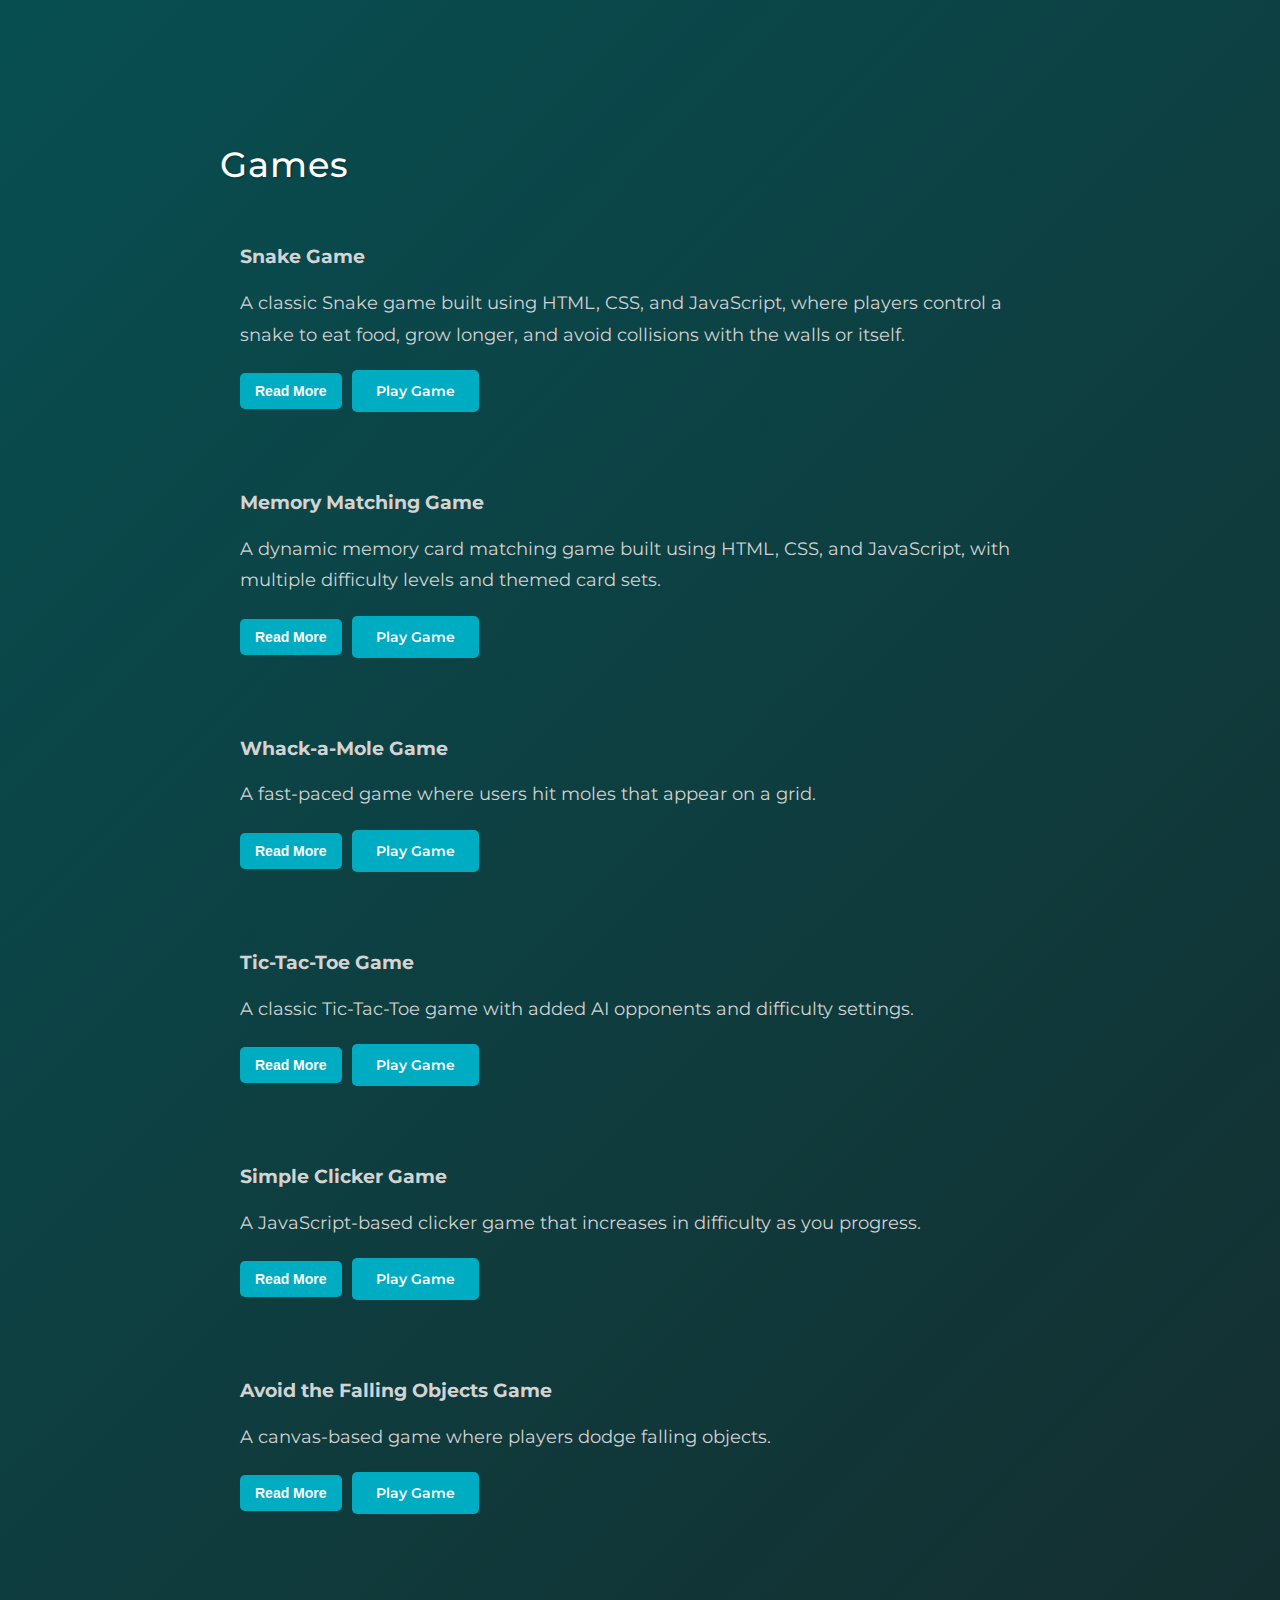
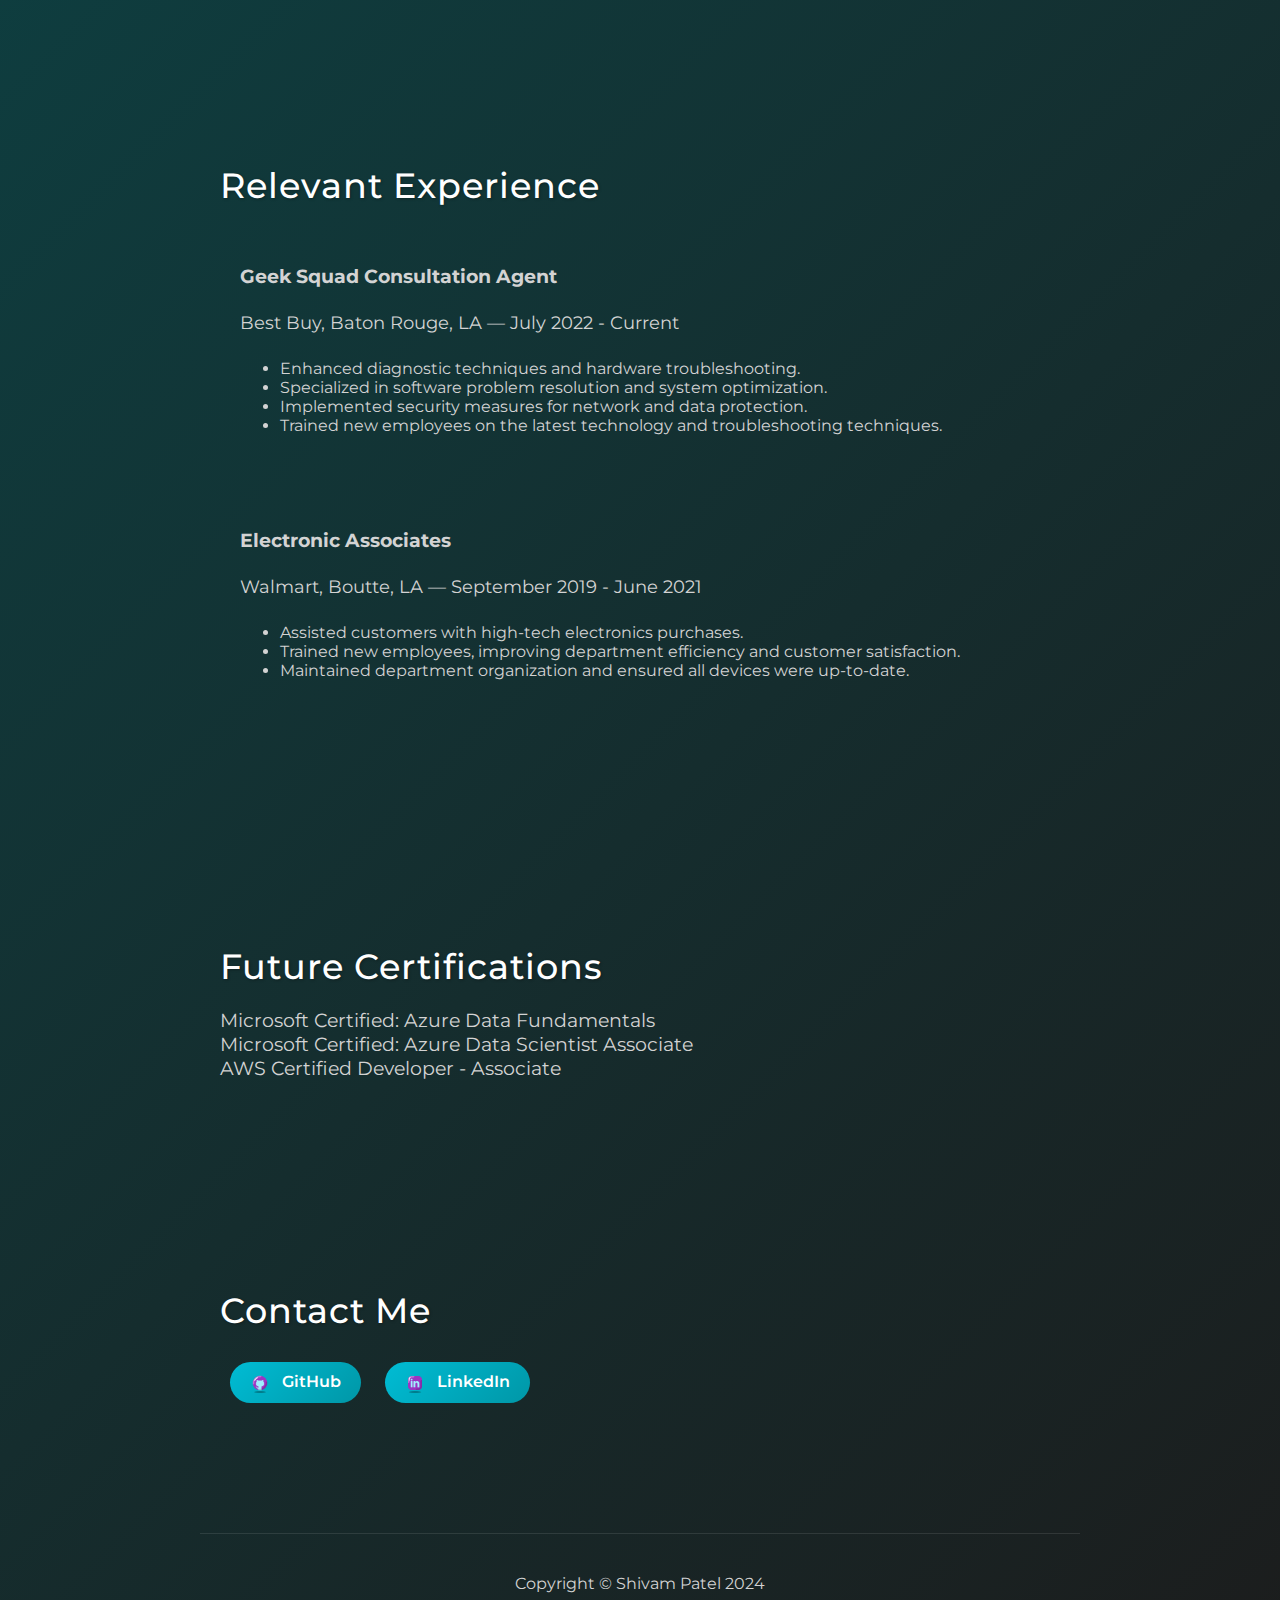
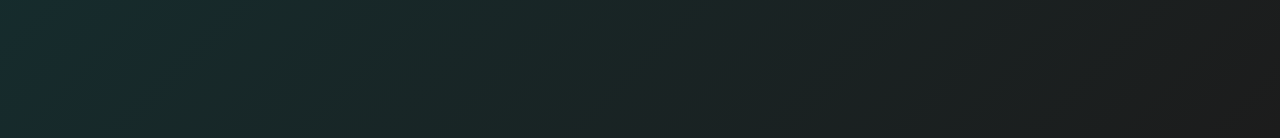
==== commit 74376765: "added new game called snakes" ====
--- a/index.html
+++ b/index.html
@@ -95,7 +95,20 @@
         
         <section id="games" class="section">
             <h2>Games</h2>
-            
+
+            <!-- Snake Game -->
+            <article>
+                <h3>Snake Game</h3>
+                <p>A classic Snake game built using HTML, CSS, and JavaScript, where players control a snake to eat food, grow longer, and avoid collisions with the walls or itself.</p>
+                <div class="more-content" id="snake-more">
+                    <p>The game features increasing difficulty as the snake grows longer, with levels that advance every few points. Players can also choose different snake designs and themes, including Classic, Neon, and Nature styles. Additionally, the option to toggle borders is available, allowing the snake to either wrap around the screen or hit the wall for a game over. This project demonstrates skills in canvas manipulation, responsive game design, and user interaction.</p>
+                </div>
+                <div class="game-buttons">
+                    <button class="read-more-btn" onclick="toggleMoreContent('snake-more', this)">Read More</button>
+                    <a href="./games/Snakes-game/index.html" class="btn" target="_blank">Play Game</a>
+                </div>
+            </article>
+
             <!-- Memory Matching Game -->
             <article>
                 <h3>Memory Matching Game</h3>
@@ -128,6 +141,19 @@
                 </div>
             </article>
         
+            <!-- Tic-Tac-Toe Game -->
+            <article>
+                <h3>Tic-Tac-Toe Game</h3>
+                <p>A classic Tic-Tac-Toe game with added AI opponents and difficulty settings.</p>
+                <div class="more-content" id="tic-tac-toe-more">
+                    <p>Players can choose between playing against a friend or the computer. The game includes turn-based logic, AI strategy, and winning condition checks. It is responsive and works seamlessly across various devices.</p>
+                </div>
+                <div class="game-buttons">
+                    <button class="read-more-btn" onclick="toggleMoreContent('tic-tac-toe-more', this)">Read More</button>
+                    <a href="./games/tic-tac-toe/index.html" class="btn" target="_blank">Play Game</a>
+                </div>
+            </article>
+
             <!-- Simple Clicker Game -->
             <article>
                 <h3>Simple Clicker Game</h3>
@@ -141,19 +167,6 @@
                 </div>
             </article>
         
-            <!-- Tic-Tac-Toe Game -->
-            <article>
-                <h3>Tic-Tac-Toe Game</h3>
-                <p>A classic Tic-Tac-Toe game with added AI opponents and difficulty settings.</p>
-                <div class="more-content" id="tic-tac-toe-more">
-                    <p>Players can choose between playing against a friend or the computer. The game includes turn-based logic, AI strategy, and winning condition checks. It is responsive and works seamlessly across various devices.</p>
-                </div>
-                <div class="game-buttons">
-                    <button class="read-more-btn" onclick="toggleMoreContent('tic-tac-toe-more', this)">Read More</button>
-                    <a href="./games/tic-tac-toe/index.html" class="btn" target="_blank">Play Game</a>
-                </div>
-            </article>
-        
             <!-- Avoid the Falling Objects Game -->
             <article>
                 <h3>Avoid the Falling Objects Game</h3>
@@ -168,7 +181,7 @@
             </article>
         </section>        
 
-    <section id="experience" class="section">
+    <section id="experience" class="section"> 
         <h2>Relevant Experience</h2>
         <article>
             <h3>Geek Squad Consultation Agent</h3>
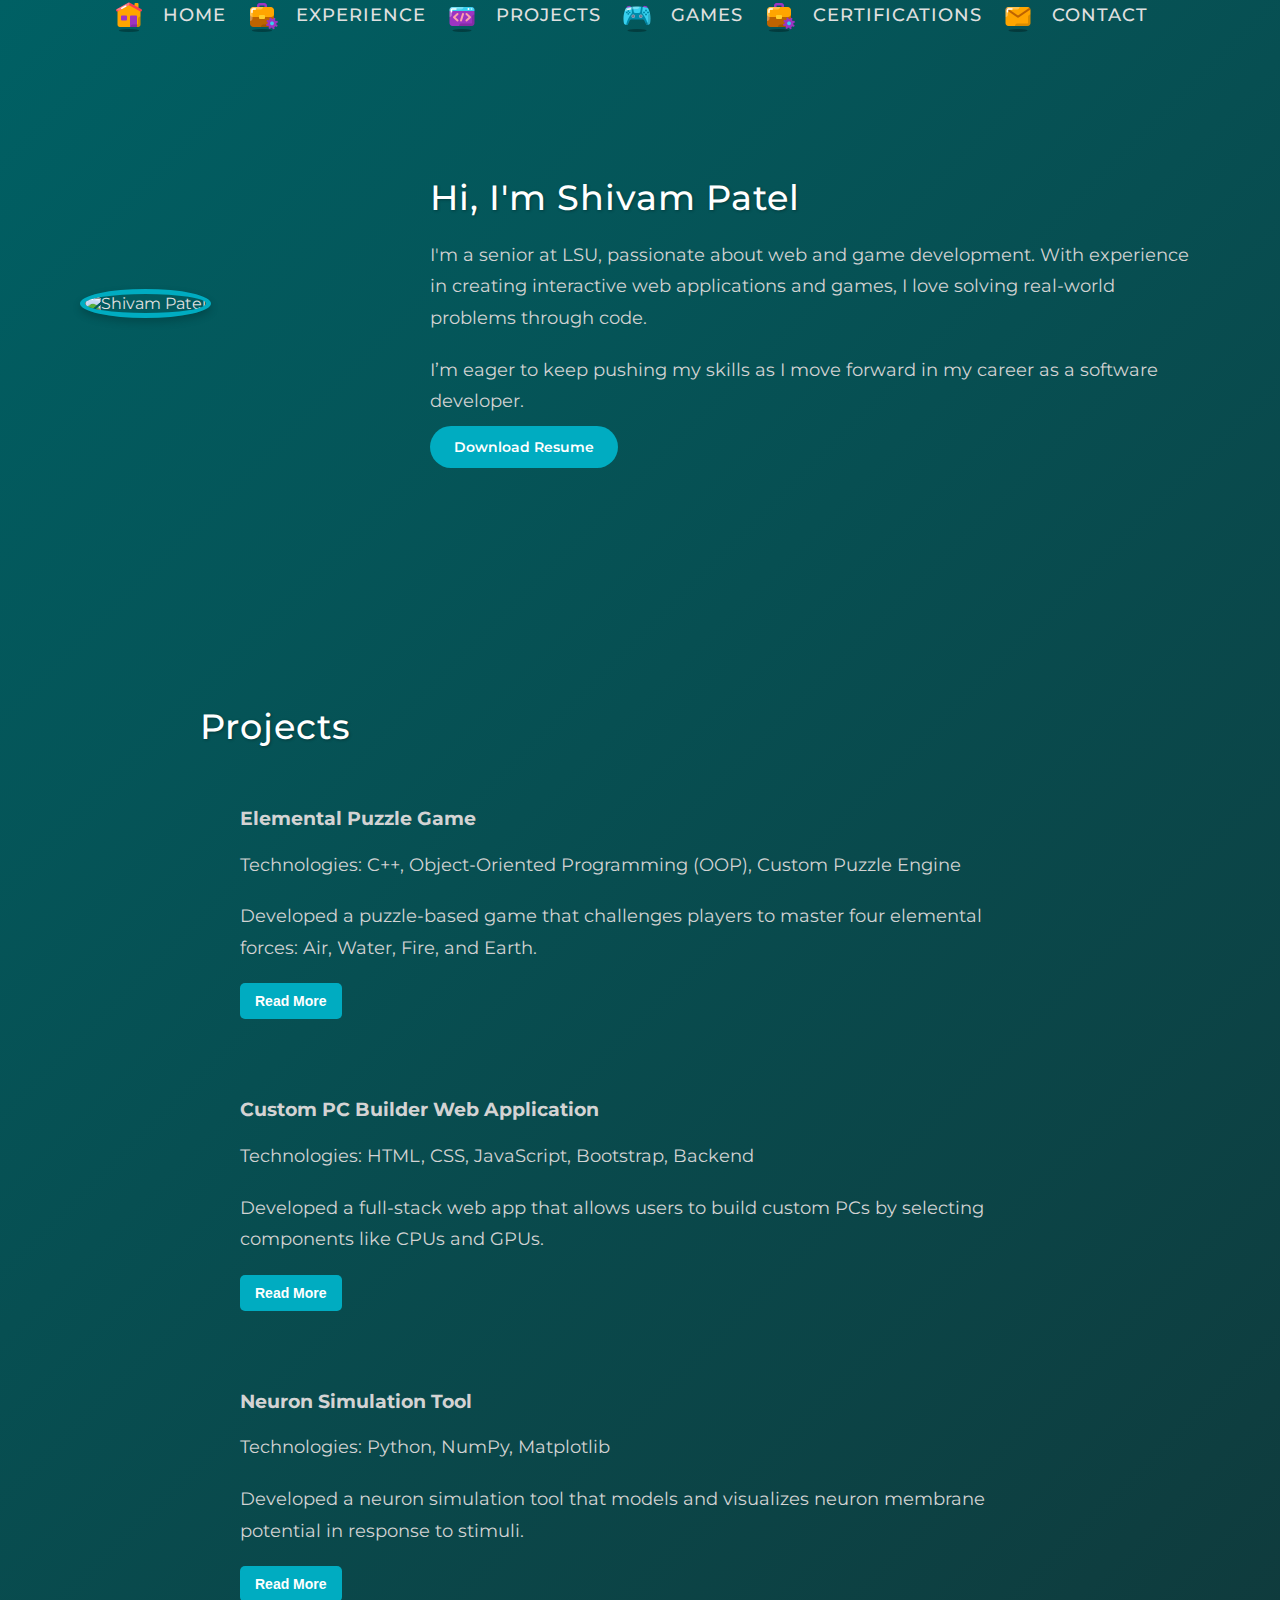
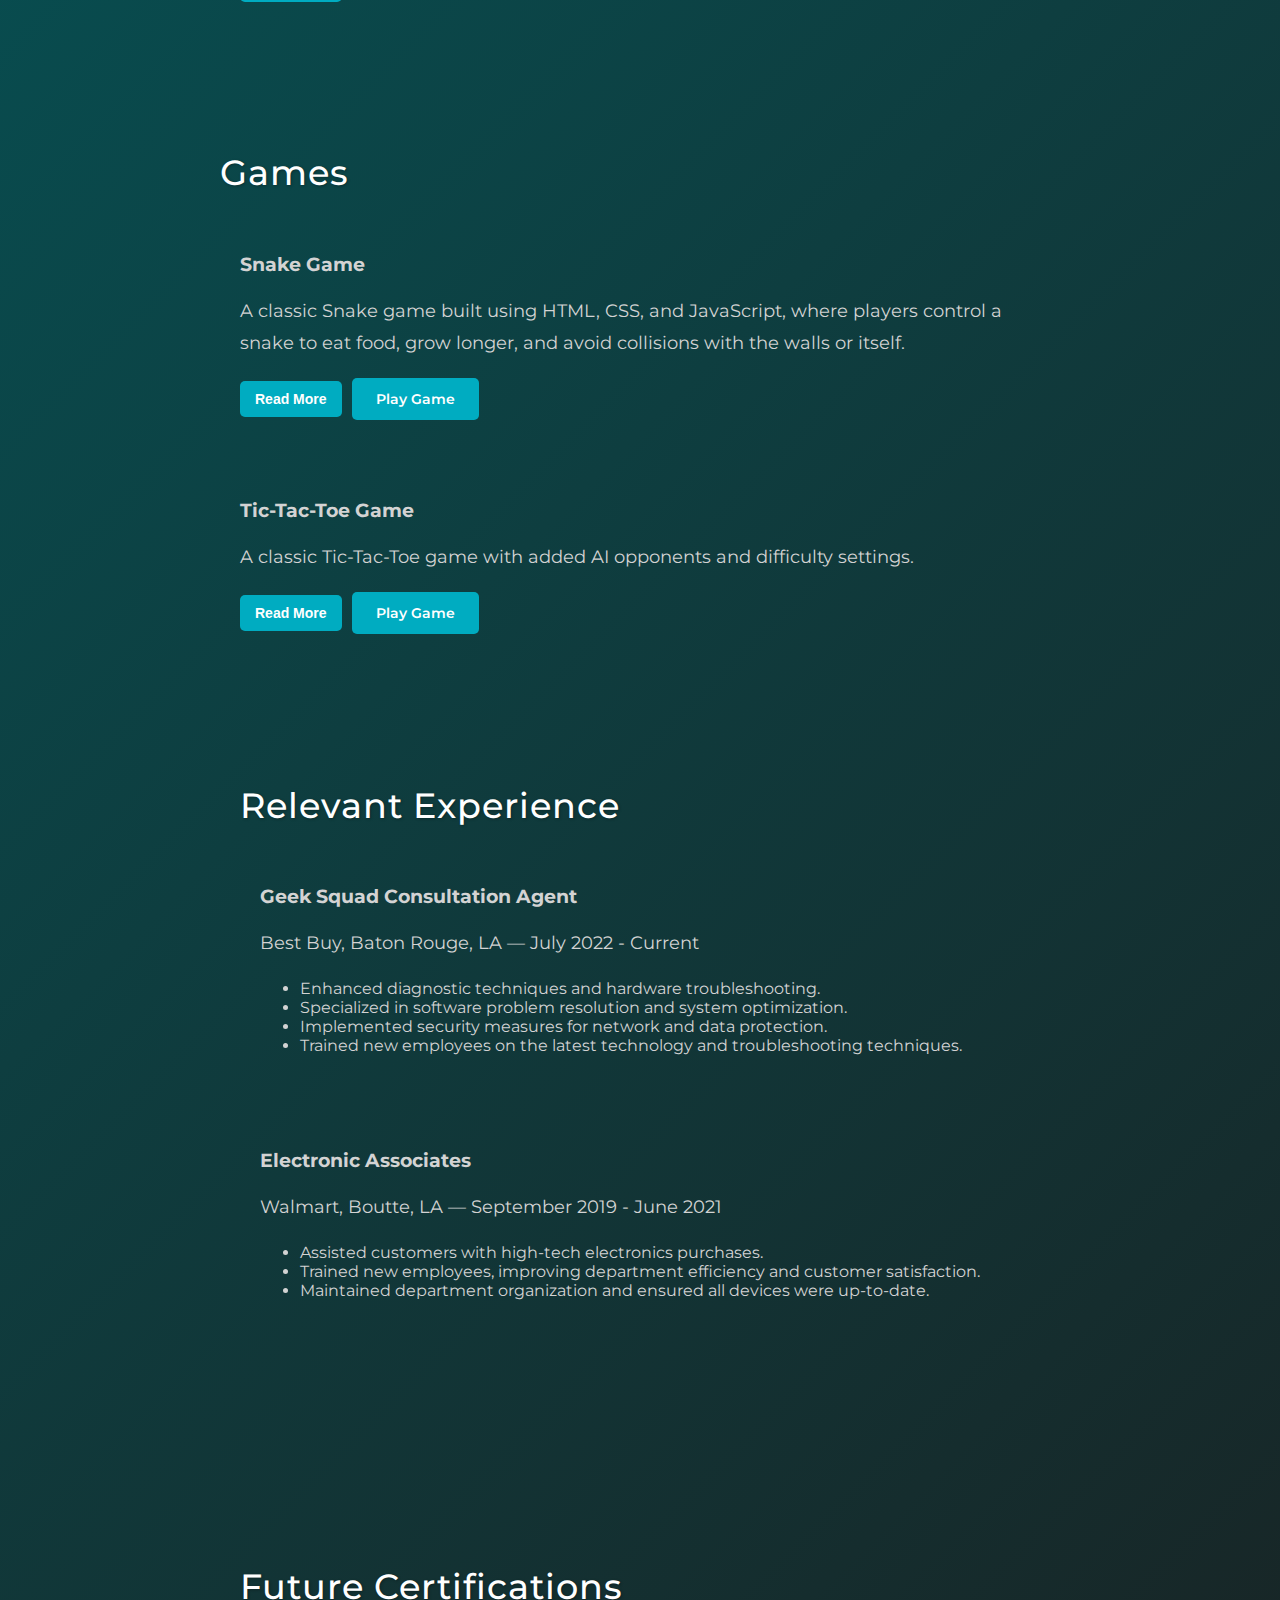
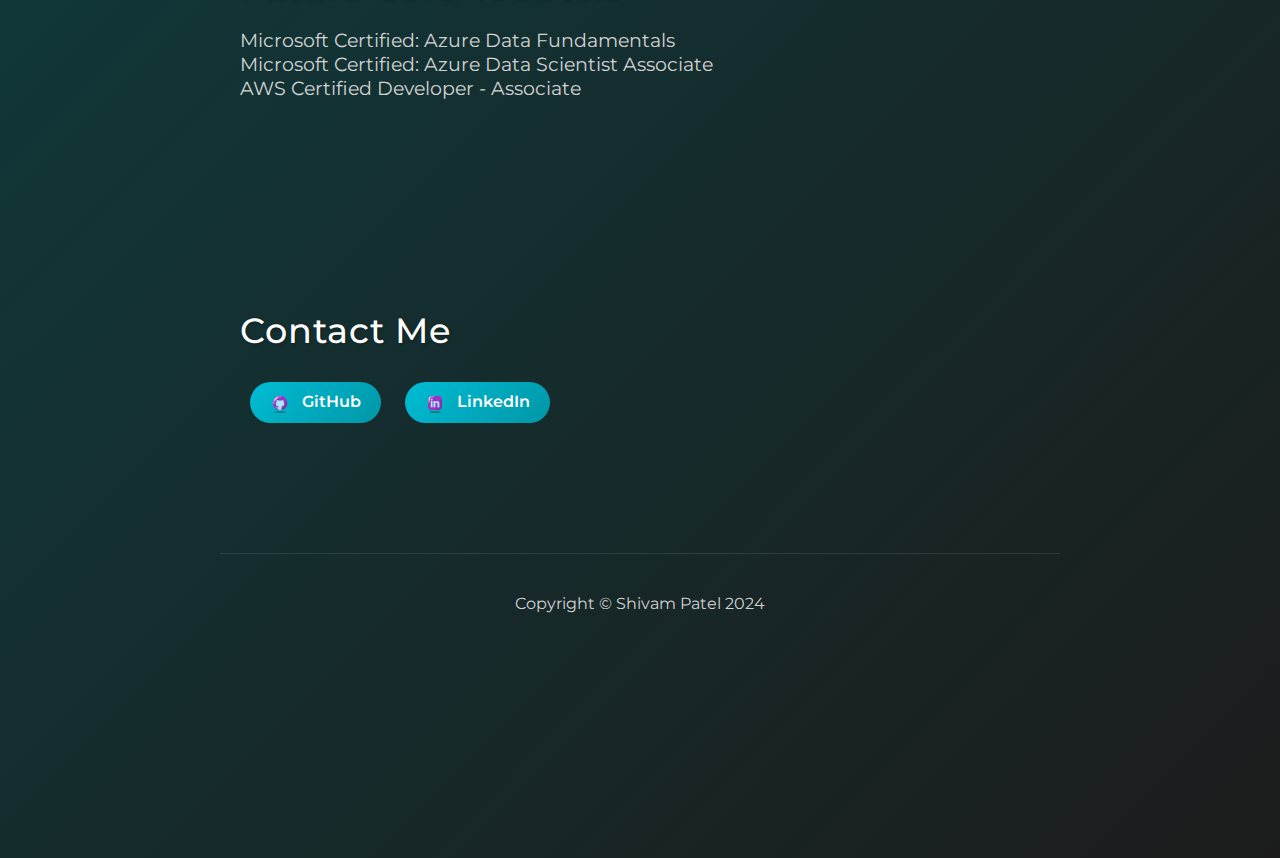
==== commit b372b68c: "fix header bug and also comment out few games cause need to fix and also added my photo" ====
--- a/index.html
+++ b/index.html
@@ -28,20 +28,20 @@
     
     <section id="about" class="section">
         <div class="about-container">
-            <!-- Left or Right Aligned Image -->
             <div class="about-picture">
-                <img src="/Assets/images/Goku.jpg" alt="Shivam Patel" />
+                <img src="/Assets/images/My Photo.jpg" alt="Shivam Patel" />
             </div>
             <div class="about-text">
-                <h1>Welcome to My Portfolio</h1>
-                <p>Hello! I'm Shivam Patel, a senior Computer Science student at LSU. I have a strong passion for web and game development, and I enjoy applying my skills to real-world challenges.</p>
-                <p>I’m experienced in web technologies and game development, and I look forward to continuing my journey as a software developer.</p>
+                <h1>Hi, I'm Shivam Patel</h1>
+                <p>I'm a senior at LSU, passionate about web and game development. With experience in creating interactive web applications and games, I love solving real-world problems through code.</p>
+                <p>I’m eager to keep pushing my skills as I move forward in my career as a software developer.</p>
                 <div class="resume-buttons">
                     <a href="/Assets/Shivam Patel Resume.pdf" download class="btn">Download Resume</a>
                 </div>
             </div>
         </div>
     </section>
+    
     
 
     <section id="projects" class="section">
@@ -110,7 +110,7 @@
             </article>
 
             <!-- Memory Matching Game -->
-            <article>
+            <!-- <article>
                 <h3>Memory Matching Game</h3>
                 <p>A dynamic memory card matching game built using HTML, CSS, and JavaScript, with multiple difficulty levels and themed card sets.</p>
                 <div class="more-content" id="memory-more">
@@ -120,10 +120,10 @@
                     <button class="read-more-btn" onclick="toggleMoreContent('memory-more', this)">Read More</button>
                     <a href="./games/memory-game/index.html" class="btn" target="_blank">Play Game</a>
                 </div>
-            </article>
+            </article> -->
             
             <!-- Whack-a-Mole Game -->
-            <article>
+            <!-- <article>
                 <h3>Whack-a-Mole Game</h3>
                 <p>A fast-paced game where users hit moles that appear on a grid.</p>
                 <div class="more-content" id="whack-more">
@@ -139,7 +139,7 @@
                     <button class="read-more-btn" onclick="toggleMoreContent('whack-more', this)">Read More</button>
                     <a href="./games/whack-a-mole/index.html" class="btn" target="_blank">Play Game</a>
                 </div>
-            </article>
+            </article> -->
         
             <!-- Tic-Tac-Toe Game -->
             <article>
@@ -155,7 +155,7 @@
             </article>
 
             <!-- Simple Clicker Game -->
-            <article>
+            <!-- <article>
                 <h3>Simple Clicker Game</h3>
                 <p>A JavaScript-based clicker game that increases in difficulty as you progress.</p>
                 <div class="more-content" id="clicker-more">
@@ -165,10 +165,10 @@
                     <button class="read-more-btn" onclick="toggleMoreContent('clicker-more', this)">Read More</button>
                     <a href="./games/clicker-game/index.html" class="btn" target="_blank">Play Game</a>
                 </div>
-            </article>
+            </article> -->
         
             <!-- Avoid the Falling Objects Game -->
-            <article>
+            <!-- <article>
                 <h3>Avoid the Falling Objects Game</h3>
                 <p>A canvas-based game where players dodge falling objects.</p>
                 <div class="more-content" id="falling-objects-more">
@@ -179,7 +179,7 @@
                     <a href="./games/falling-objects/index.html" class="btn" target="_blank">Play Game</a>
                 </div>
             </article>
-        </section>        
+        </section>         -->
 
     <section id="experience" class="section"> 
         <h2>Relevant Experience</h2>
--- a/style.css
+++ b/style.css
@@ -149,6 +149,7 @@
     letter-spacing: 1px;
     text-decoration: none;
     transition: color 0.3s;
+    font-size: 18px; /* Increase font size of the header links */
 }
 
 header nav ul li a:hover {
@@ -157,8 +158,10 @@
 
 /* Style for icons in the navigation bar */
 header nav ul li a img {
-    margin-right: 10px; /* Space between the icon and text */
+    margin-right: 12px; /* Space between the icon and text */
     vertical-align: middle; /* Align the icon vertically with the text */
+    width: 32px; /* Increase the icon size */
+    height: 32px;
 }
 
 /* Style for social icons in the contact section */
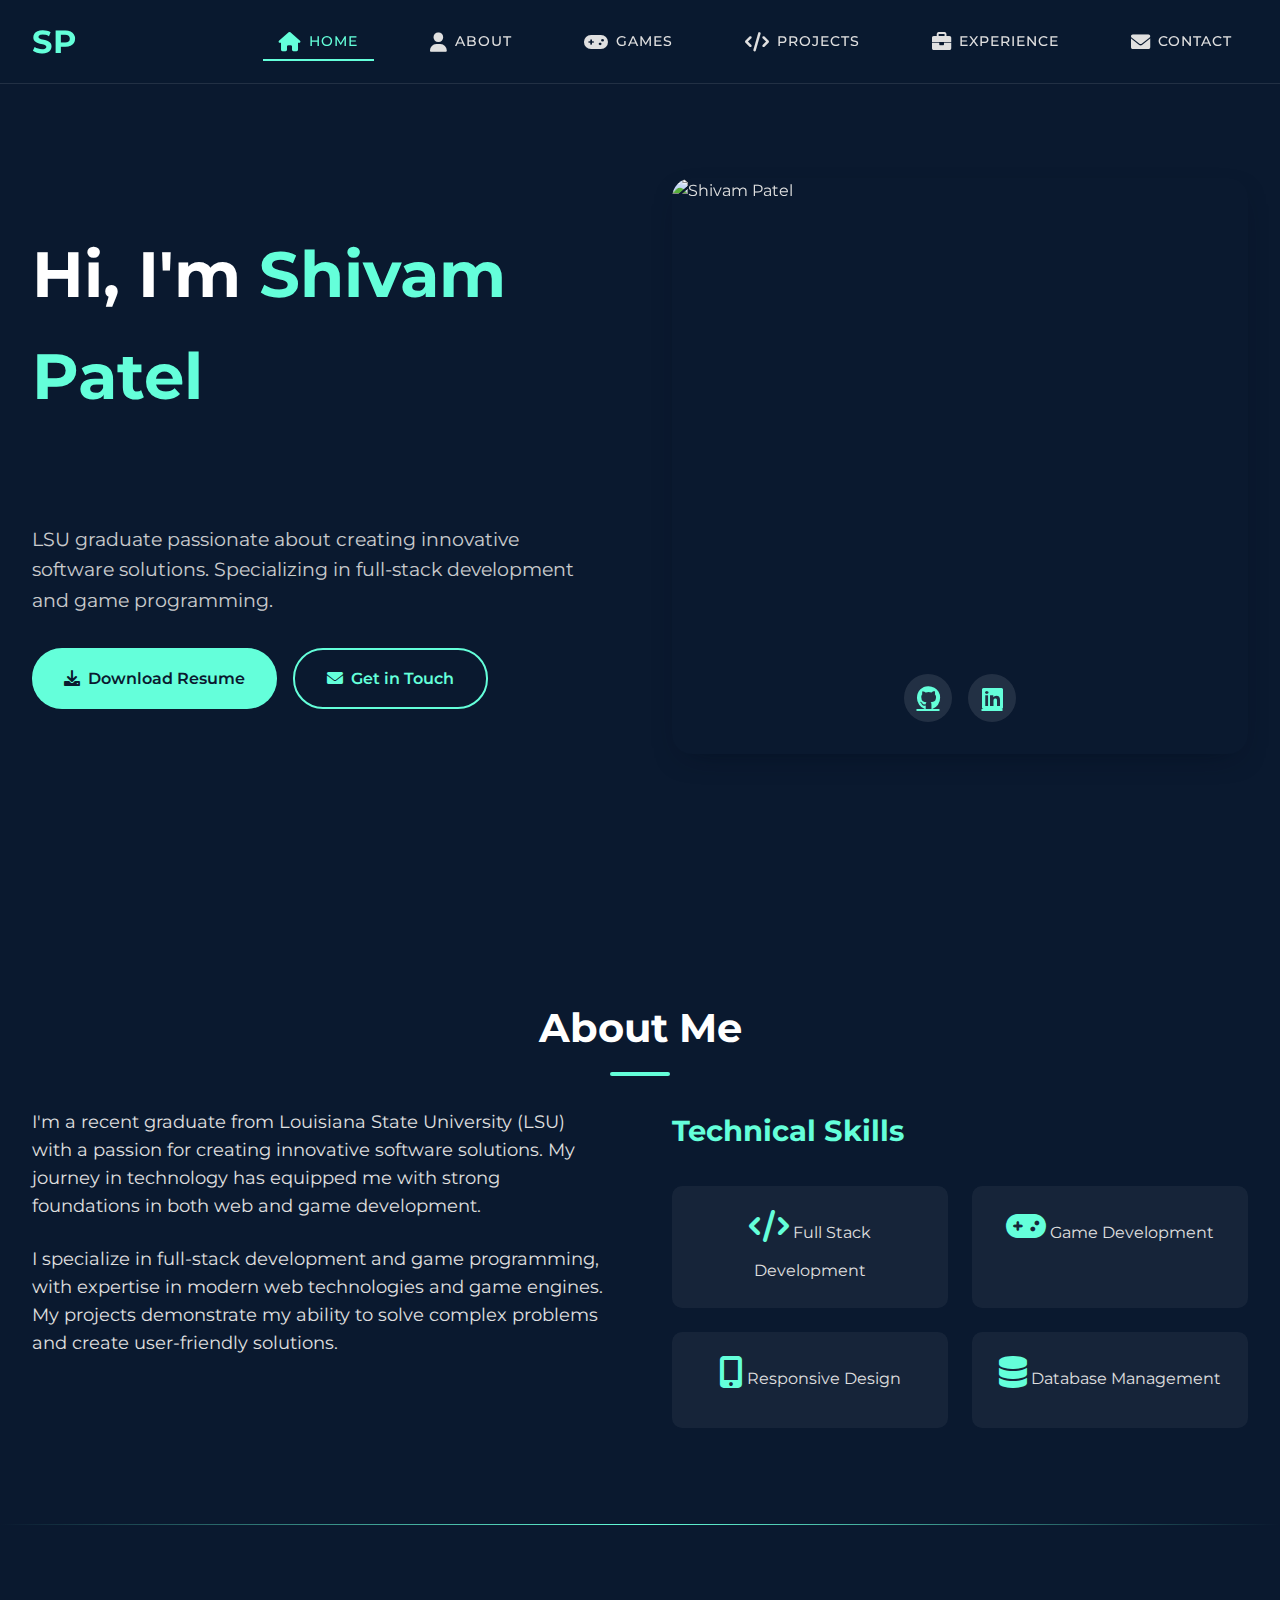
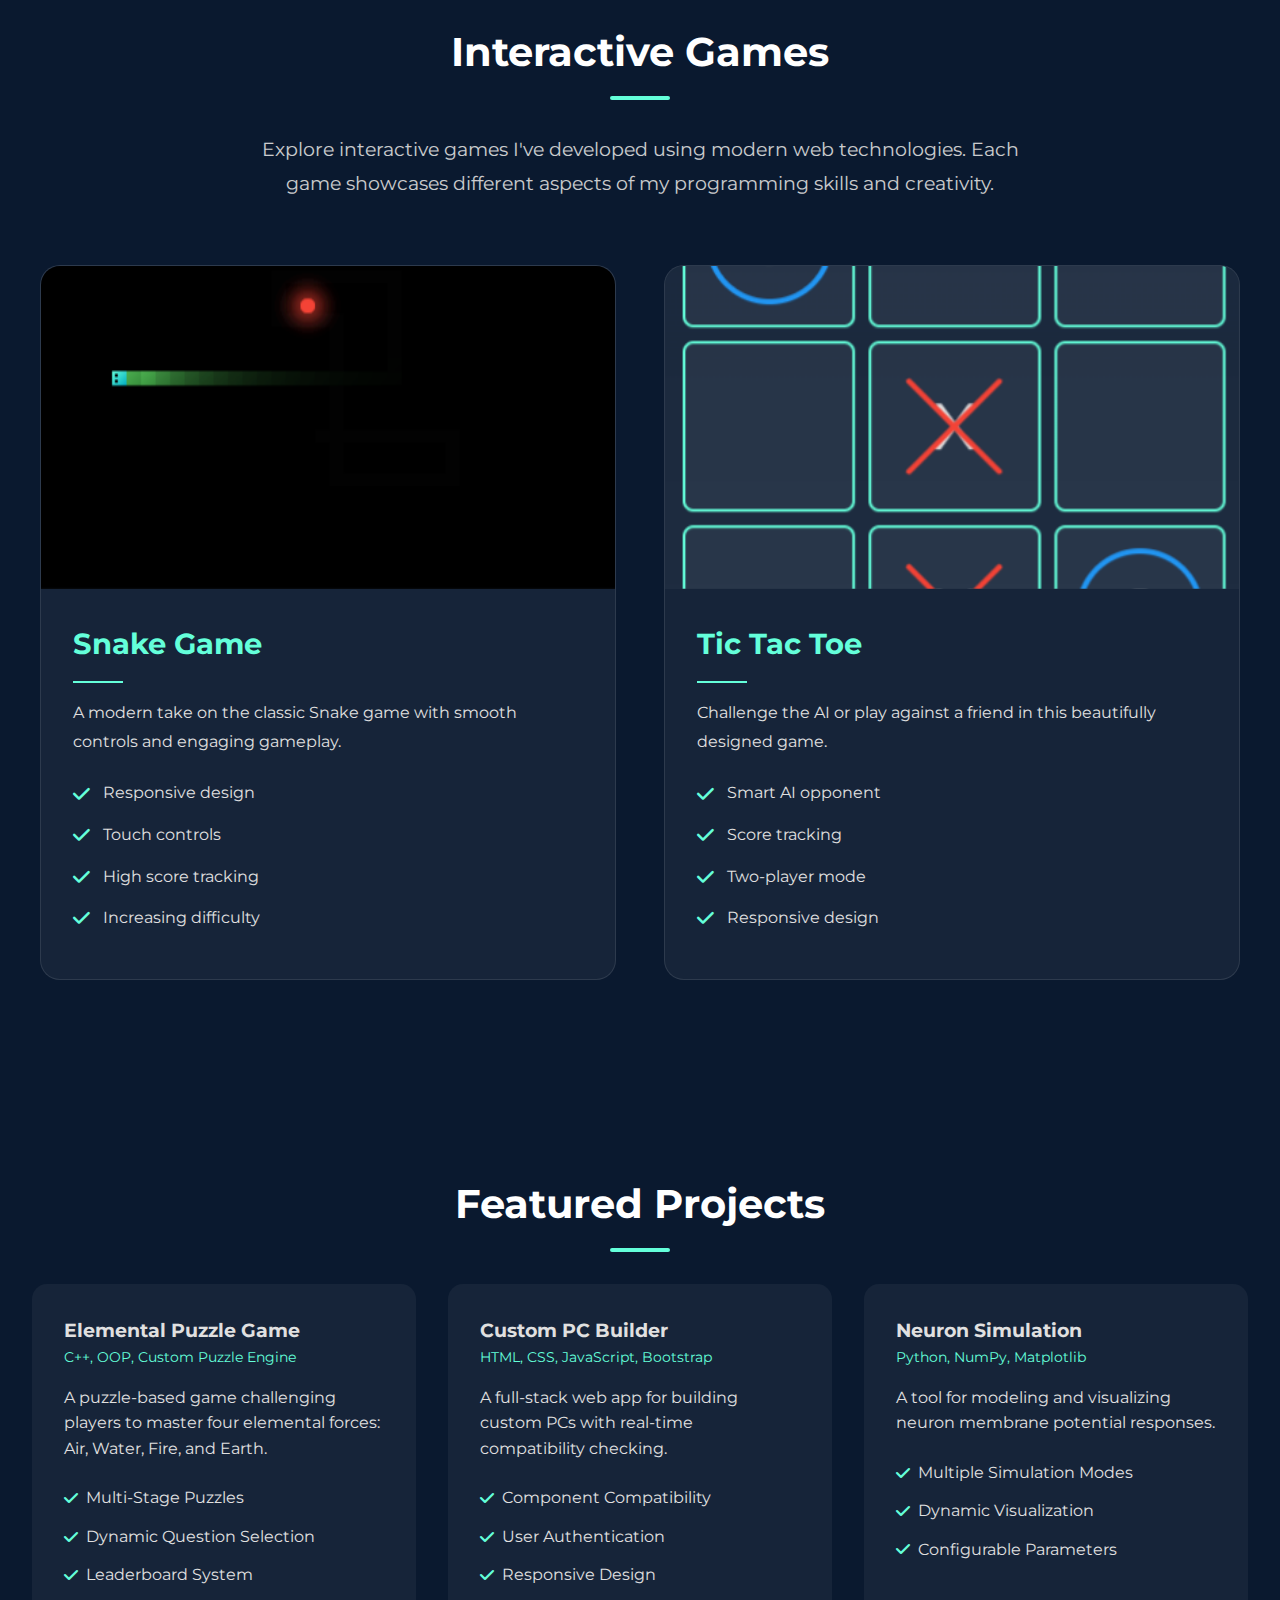
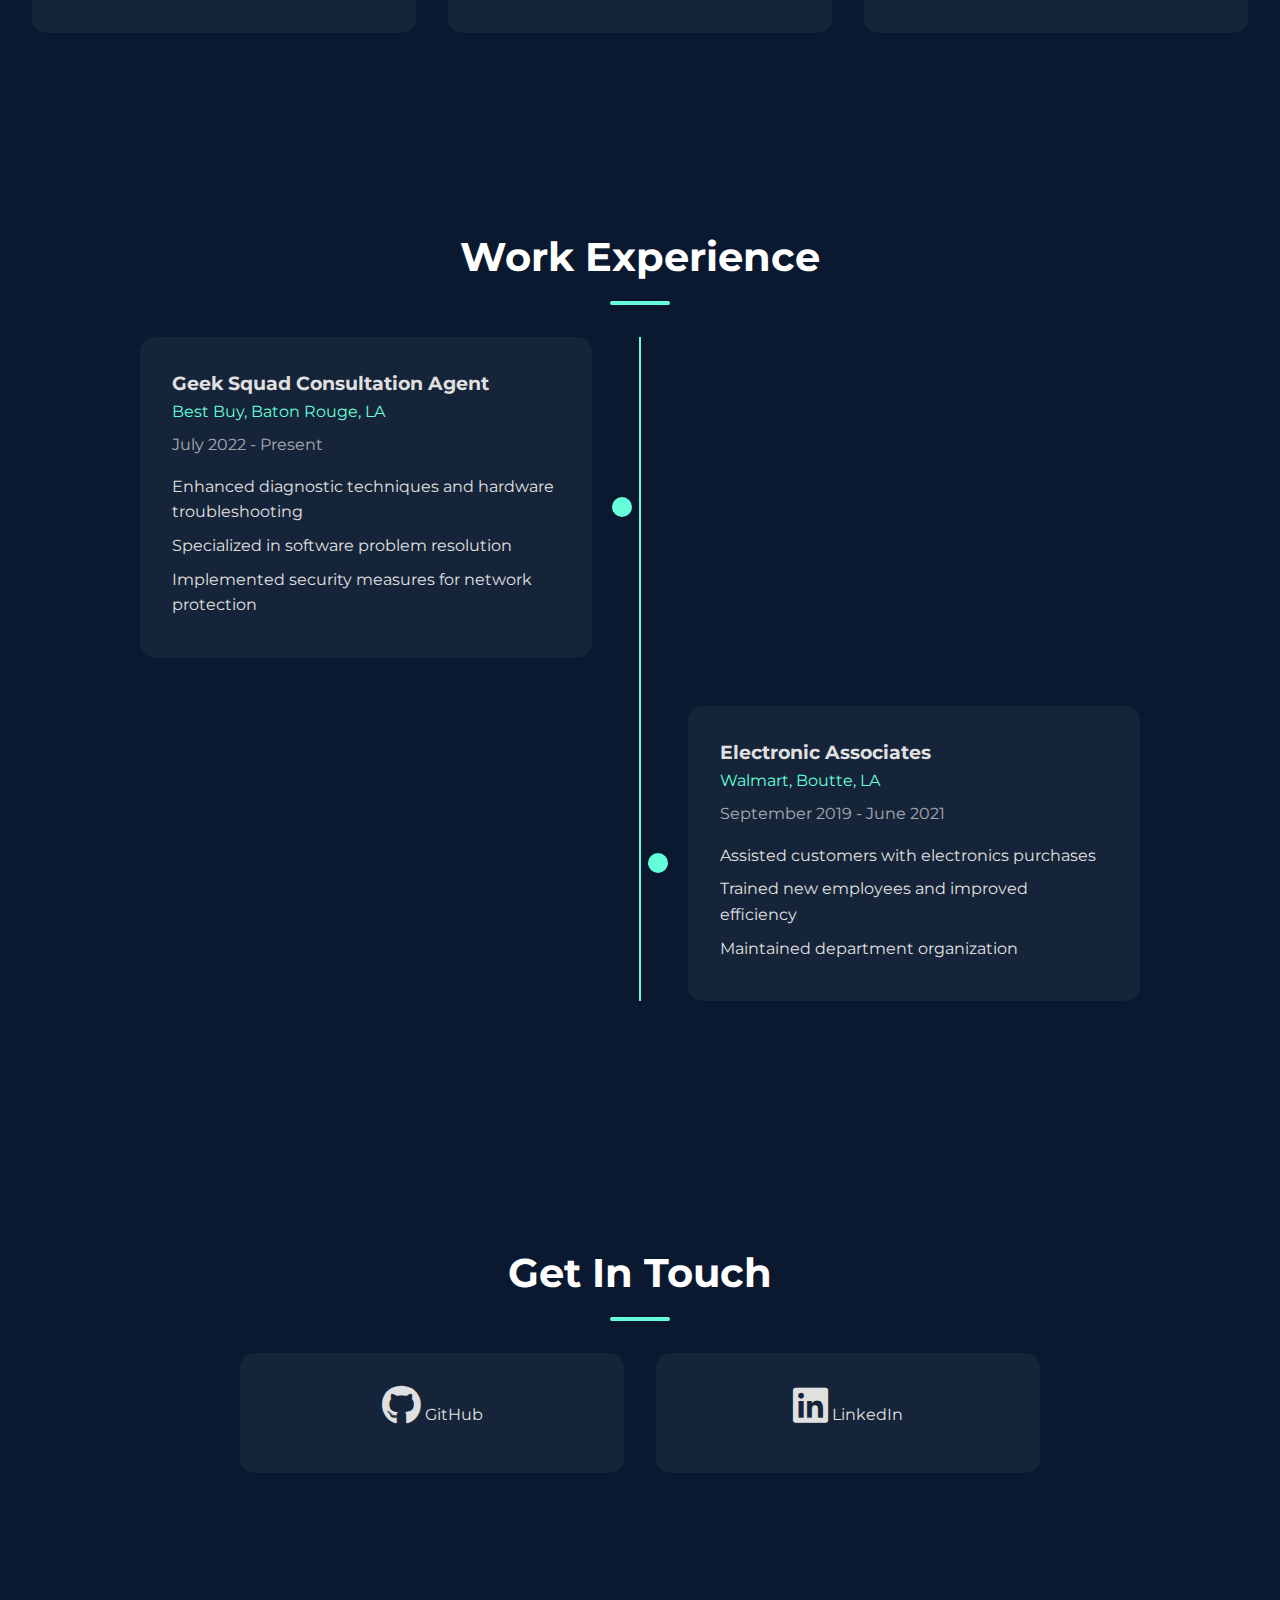
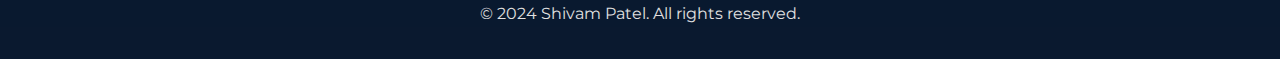
==== commit 5cc91463: "new redesgin" ====
--- a/index.html
+++ b/index.html
@@ -5,232 +5,294 @@
     <meta name="viewport" content="width=device-width, initial-scale=1.0">
     <title>Shivam Patel - Portfolio</title>
     <link rel="stylesheet" href="style.css">
-    <link href="https://fonts.googleapis.com/css2?family=Montserrat:wght@400;700&display=swap" rel="stylesheet">
+    <link href="https://fonts.googleapis.com/css2?family=Montserrat:wght@400;500;600;700&display=swap" rel="stylesheet">
+    <link rel="stylesheet" href="https://cdnjs.cloudflare.com/ajax/libs/aos/2.3.4/aos.css">
+    <link rel="stylesheet" href="https://cdnjs.cloudflare.com/ajax/libs/font-awesome/6.0.0/css/all.min.css">
 </head>
 <body>
-    <header>
-        <nav>
-            <div class="hamburger">
-                <img src="/Assets/images/Hamburger Menu.png" alt="Menu" width="24" height="24">
-                <span></span>
-                <span></span>
-            </div>
-            <ul>
-                <li><a href="#home"><img src="/Assets/images/Home.png" alt="Home" width="24" height="24"> Home</a></li>
-                <li><a href="#experience"><img src="/Assets/images/Experience.png" alt="Experience" width="24" height="24"> Experience</a></li>
-                <li><a href="#projects"><img src="/Assets/images/Code.png" alt="Projects" width="24" height="24"> Projects</a></li>
-                <li><a href="#games"><img src="/Assets/images/Game.png" alt="Games" width="24" height="24"> Games</a></li>
-                <li><a href="#certifications"><img src="/Assets/images/Experience.png" alt="Certifications" width="24" height="24"> Certifications</a></li>
-                <li><a href="#contact"><img src="/Assets/images/Email.png" alt="Contact" width="24" height="24"> Contact</a></li>
+    <nav class="navbar">
+        <div class="nav-content">
+            <div class="logo">SP</div>
+            <ul class="nav-links">
+                <li><a href="#home" class="nav-item active"><i class="fas fa-home"></i><span>Home</span></a></li>
+                <li><a href="#about" class="nav-item"><i class="fas fa-user"></i><span>About</span></a></li>
+                <li><a href="#games" class="nav-item"><i class="fas fa-gamepad"></i><span>Games</span></a></li>
+                <li><a href="#projects" class="nav-item"><i class="fas fa-code"></i><span>Projects</span></a></li>
+                <li><a href="#experience" class="nav-item"><i class="fas fa-briefcase"></i><span>Experience</span></a></li>
+                <li><a href="#contact" class="nav-item"><i class="fas fa-envelope"></i><span>Contact</span></a></li>
             </ul>
-        </nav>
-    </header>
-    
-    <section id="about" class="section">
-        <div class="about-container">
-            <div class="about-picture">
-                <img src="/Assets/images/My Photo.jpg" alt="Shivam Patel" />
-            </div>
-            <div class="about-text">
-                <h1>Hi, I'm Shivam Patel</h1>
-                <p>I'm a senior at LSU, passionate about web and game development. With experience in creating interactive web applications and games, I love solving real-world problems through code.</p>
-                <p>I’m eager to keep pushing my skills as I move forward in my career as a software developer.</p>
-                <div class="resume-buttons">
-                    <a href="/Assets/Shivam Patel Resume.pdf" download class="btn">Download Resume</a>
-                </div>
-            </div>
         </div>
-    </section>
-    
-    
-
-    <section id="projects" class="section">
-        <h2>Projects</h2>
-        
-        <article>
-            <h3>Elemental Puzzle Game</h3>
-            <p>Technologies: C++, Object-Oriented Programming (OOP), Custom Puzzle Engine</p>
-            <p>Developed a puzzle-based game that challenges players to master four elemental forces: Air, Water, Fire, and Earth.</p>
-            <div class="more-content" id="puzzle-more">
-                <ul>
-                    <li>Multi-Stage Puzzles with varying levels of difficulty and stages.</li>
-                    <li>Dynamic Question Selection for both multiple-choice and open-ended questions.</li>
-                    <li>Leaderboard, Achievements, and modular design for maintainability.</li>
-                </ul>
-                <p>This project showcases my skills in C++ development, problem-solving, and game logic design.</p>
-            </div>
-            <button class="read-more-btn" onclick="toggleMoreContent('puzzle-more', this)">Read More</button>
-        </article>
-        
-        <article>
-            <h3>Custom PC Builder Web Application</h3>
-            <p>Technologies: HTML, CSS, JavaScript, Bootstrap, Backend</p>
-            <p>Developed a full-stack web app that allows users to build custom PCs by selecting components like CPUs and GPUs.</p>
-            <div class="more-content" id="pc-builder-more">
-                <ul>
-                    <li>Real-time pricing and compatibility checks between components.</li>
-                    <li>User authentication for saving builds.</li>
-                    <li>Step-by-step guides for novice PC builders.</li>
-                    <li>Mobile-Responsive Design using Bootstrap for cross-device optimization.</li>
-                </ul>
-                <p>This project highlights my skills in full-stack development, user interaction, and database management.</p>
-            </div>
-            <button class="read-more-btn" onclick="toggleMoreContent('pc-builder-more', this)">Read More</button>
-        </article>
-        
-        <article>
-            <h3>Neuron Simulation Tool</h3>
-            <p>Technologies: Python, NumPy, Matplotlib</p>
-            <p>Developed a neuron simulation tool that models and visualizes neuron membrane potential in response to stimuli.</p>
-            <div class="more-content" id="neuron-more">
-                <ul>
-                    <li>Simulation Modes: Current Mode and Spike Mode.</li>
-                    <li>Membrane dynamics modeled using Euler's method.</li>
-                    <li>Customizable neuron model parameters using a JSON configuration file.</li>
-                </ul>
-                <p>This project demonstrates proficiency in scientific programming and data visualization.</p>
-            </div>
-            <button class="read-more-btn" onclick="toggleMoreContent('neuron-more', this)">Read More</button>
-        </article>        
-        
-        <section id="games" class="section">
-            <h2>Games</h2>
-
-            <!-- Snake Game -->
-            <article>
-                <h3>Snake Game</h3>
-                <p>A classic Snake game built using HTML, CSS, and JavaScript, where players control a snake to eat food, grow longer, and avoid collisions with the walls or itself.</p>
-                <div class="more-content" id="snake-more">
-                    <p>The game features increasing difficulty as the snake grows longer, with levels that advance every few points. Players can also choose different snake designs and themes, including Classic, Neon, and Nature styles. Additionally, the option to toggle borders is available, allowing the snake to either wrap around the screen or hit the wall for a game over. This project demonstrates skills in canvas manipulation, responsive game design, and user interaction.</p>
-                </div>
-                <div class="game-buttons">
-                    <button class="read-more-btn" onclick="toggleMoreContent('snake-more', this)">Read More</button>
-                    <a href="./games/Snakes-game/index.html" class="btn" target="_blank">Play Game</a>
-                </div>
-            </article>
-
-            <!-- Memory Matching Game -->
-            <!-- <article>
-                <h3>Memory Matching Game</h3>
-                <p>A dynamic memory card matching game built using HTML, CSS, and JavaScript, with multiple difficulty levels and themed card sets.</p>
-                <div class="more-content" id="memory-more">
-                    <p>The game challenges players to match pairs of cards as quickly as possible while a timer tracks their performance. Players can select between Easy, Medium, and Hard difficulty levels, choose different themes (letters, numbers, or images), and use hints to briefly reveal all cards. This project showcases skills in DOM manipulation, event handling, responsive design, and game logic implementation.</p>
-                </div>
-                <div class="game-buttons">
-                    <button class="read-more-btn" onclick="toggleMoreContent('memory-more', this)">Read More</button>
-                    <a href="./games/memory-game/index.html" class="btn" target="_blank">Play Game</a>
-                </div>
-            </article> -->
-            
-            <!-- Whack-a-Mole Game -->
-            <!-- <article>
-                <h3>Whack-a-Mole Game</h3>
-                <p>A fast-paced game where users hit moles that appear on a grid.</p>
-                <div class="more-content" id="whack-more">
-                    <p>The game features multiple modes, including:</p>
-                    <ul>
-                        <li><strong>Classic Mode</strong>: 30 seconds to hit as many moles as possible.</li>
-                        <li><strong>Ultimate Mode</strong>: Multiple moles and shorter time limits.</li>
-                        <li><strong>Timer Mode</strong>: 60 seconds to rack up the highest score.</li>
-                    </ul>
-                    <p>This project demonstrates the use of JavaScript timing functions, random element generation, and responsive design techniques.</p>
-                </div>
-                <div class="game-buttons">
-                    <button class="read-more-btn" onclick="toggleMoreContent('whack-more', this)">Read More</button>
-                    <a href="./games/whack-a-mole/index.html" class="btn" target="_blank">Play Game</a>
-                </div>
-            </article> -->
-        
-            <!-- Tic-Tac-Toe Game -->
-            <article>
-                <h3>Tic-Tac-Toe Game</h3>
-                <p>A classic Tic-Tac-Toe game with added AI opponents and difficulty settings.</p>
-                <div class="more-content" id="tic-tac-toe-more">
-                    <p>Players can choose between playing against a friend or the computer. The game includes turn-based logic, AI strategy, and winning condition checks. It is responsive and works seamlessly across various devices.</p>
-                </div>
-                <div class="game-buttons">
-                    <button class="read-more-btn" onclick="toggleMoreContent('tic-tac-toe-more', this)">Read More</button>
-                    <a href="./games/tic-tac-toe/index.html" class="btn" target="_blank">Play Game</a>
-                </div>
-            </article>
-
-            <!-- Simple Clicker Game -->
-            <!-- <article>
-                <h3>Simple Clicker Game</h3>
-                <p>A JavaScript-based clicker game that increases in difficulty as you progress.</p>
-                <div class="more-content" id="clicker-more">
-                    <p>The goal is to click the button as many times as possible within a limited time. The game tracks and displays performance metrics, including clicks per round and average clicks. It also features a restart option for replayability. This project showcases event handling, timers, and dynamic UI updates in JavaScript.</p>
-                </div>
-                <div class="game-buttons">
-                    <button class="read-more-btn" onclick="toggleMoreContent('clicker-more', this)">Read More</button>
-                    <a href="./games/clicker-game/index.html" class="btn" target="_blank">Play Game</a>
-                </div>
-            </article> -->
-        
-            <!-- Avoid the Falling Objects Game -->
-            <!-- <article>
-                <h3>Avoid the Falling Objects Game</h3>
-                <p>A canvas-based game where players dodge falling objects.</p>
-                <div class="more-content" id="falling-objects-more">
-                    <p>Players use the arrow keys to move left and right to avoid falling objects. The game showcases collision detection, player movement, and game loop management in a canvas-based environment.</p>
-                </div>
-                <div class="game-buttons">
-                    <button class="read-more-btn" onclick="toggleMoreContent('falling-objects-more', this)">Read More</button>
-                    <a href="./games/falling-objects/index.html" class="btn" target="_blank">Play Game</a>
-                </div>
-            </article>
-        </section>         -->
-
-    <section id="experience" class="section"> 
-        <h2>Relevant Experience</h2>
-        <article>
-            <h3>Geek Squad Consultation Agent</h3>
-            <p>Best Buy, Baton Rouge, LA — July 2022 - Current</p>
-            <ul>
-                <li>Enhanced diagnostic techniques and hardware troubleshooting.</li>
-                <li>Specialized in software problem resolution and system optimization.</li>
-                <li>Implemented security measures for network and data protection.</li>
-                <li>Trained new employees on the latest technology and troubleshooting techniques.</li>
-            </ul>
-        </article>
-        <article>
-            <h3>Electronic Associates</h3>
-            <p>Walmart, Boutte, LA — September 2019 - June 2021</p>
-            <ul>
-                <li>Assisted customers with high-tech electronics purchases.</li>
-                <li>Trained new employees, improving department efficiency and customer satisfaction.</li>
-                <li>Maintained department organization and ensured all devices were up-to-date.</li>
-            </ul>
-        </article>
-    </section>
-    
-    <section id="certifications" class="section">
-        <h2>Future Certifications</h2>
-        <ul>
-            <li>Microsoft Certified: Azure Data Fundamentals</li>
-            <li>Microsoft Certified: Azure Data Scientist Associate</li>
-            <li>AWS Certified Developer - Associate</li>
-        </ul>
-    </section>
-    
-    <section id="contact" class="section">
-        <h2>Contact Me</h2>
-           <!-- Social Media Links -->
-        <div class="social-links">
-            <a href="https://github.com/your-github-username" target="_blank" class="btn social-btn">
-                <img src="/Assets/images/Github.png" alt="GitHub"> GitHub
-            </a>
-            <a href="https://linkedin.com/in/your-linkedin-username" target="_blank" class="btn social-btn">
-                <img src="/Assets/images/LinkedIn.png" alt="LinkedIn"> LinkedIn
-            </a>
+    </nav>
+
+    <main>
+        <section id="home" class="hero-section">
+            <div class="hero-content">
+                <div class="hero-text" data-aos="fade-right">
+                    <h1>Hi, I'm <span class="highlight">Shivam Patel</span></h1>
+                    <div class="typing-container">
+                        <span class="typing-text"></span>
+                    </div>
+                    <p class="hero-description">
+                        LSU graduate passionate about creating innovative software solutions.
+                        Specializing in full-stack development and game programming.
+                    </p>
+                    <div class="hero-buttons">
+                        <a href="/Assets/Shivam Patel Resume.pdf" download class="btn primary-btn">
+                            <i class="fas fa-download"></i> Download Resume
+                        </a>
+                        <a href="#contact" class="btn secondary-btn">
+                            <i class="fas fa-envelope"></i> Get in Touch
+                        </a>
+                    </div>
+                </div>
+                <div class="hero-image" data-aos="fade-left">
+                    <div class="profile-container">
+                        <img src="Assets/images/My Photo.jpg" alt="Shivam Patel" loading="eager" decoding="async" />
+                        <div class="social-links">
+                            <a href="https://github.com/NatsuDragneelX" target="_blank" class="social-link">
+                                <i class="fab fa-github"></i>
+                            </a>
+                            <a href="https://www.linkedin.com/in/natsu-dragneel-0989b2330/" target="_blank" class="social-link">
+                                <i class="fab fa-linkedin"></i>
+                            </a>
+                        </div>
+                    </div>
+                </div>
+            </div>
+        </section>
+
+        <section id="about" class="section">
+            <div class="section-content">
+                <h2 class="section-title" data-aos="fade-up">About Me</h2>
+                <div class="about-grid">
+                    <div class="about-text" data-aos="fade-right">
+                        <p>I'm a recent graduate from Louisiana State University (LSU) with a passion for creating innovative software solutions. My journey in technology has equipped me with strong foundations in both web and game development.</p>
+                        <p>I specialize in full-stack development and game programming, with expertise in modern web technologies and game engines. My projects demonstrate my ability to solve complex problems and create user-friendly solutions.</p>
+                    </div>
+                    <div class="skills-container" data-aos="fade-left">
+                        <h3>Technical Skills</h3>
+                        <div class="skills-grid">
+                            <div class="skill-item">
+                                <i class="fas fa-code"></i>
+                                <span>Full Stack Development</span>
+                            </div>
+                            <div class="skill-item">
+                                <i class="fas fa-gamepad"></i>
+                                <span>Game Development</span>
+                            </div>
+                            <div class="skill-item">
+                                <i class="fas fa-mobile-alt"></i>
+                                <span>Responsive Design</span>
+                            </div>
+                            <div class="skill-item">
+                                <i class="fas fa-database"></i>
+                                <span>Database Management</span>
+                            </div>
+                        </div>
+                    </div>
+                </div>
+            </div>
+        </section>
+
+        <section id="games" class="section games-section">
+            <div class="section-content">
+                <h2 class="section-title" data-aos="fade-up">Interactive Games</h2>
+                <p class="section-description" data-aos="fade-up">
+                    Explore interactive games I've developed using modern web technologies. Each game showcases different aspects of my programming skills and creativity.
+                </p>
+                
+                <div class="games-grid">
+                    <div class="game-card" data-aos="fade-up">
+                        <div class="game-preview">
+                            <img src="Assets/images/Snakes.png" alt="Snake Game Preview" loading="eager" decoding="async">
+                            <div class="game-overlay">
+                                <a href="games/Snake/" class="play-btn">
+                                    <i class="fas fa-play"></i> Play Now
+                                </a>
+                            </div>
+                        </div>
+                        <div class="game-content">
+                            <h3>Snake Game</h3>
+                            <p>A modern take on the classic Snake game with smooth controls and engaging gameplay.</p>
+                            <ul class="game-features">
+                                <li><i class="fas fa-check"></i> Responsive design</li>
+                                <li><i class="fas fa-check"></i> Touch controls</li>
+                                <li><i class="fas fa-check"></i> High score tracking</li>
+                                <li><i class="fas fa-check"></i> Increasing difficulty</li>
+                            </ul>
+                        </div>
+                    </div>
+
+                    <div class="game-card" data-aos="fade-up" data-aos-delay="100">
+                        <div class="game-preview">
+                            <img src="Assets/images/Tic Tae Tao.png" alt="Tic Tac Toe Game Preview" loading="eager" decoding="async">
+                            <div class="game-overlay">
+                                <a href="games/TicTacToe/" class="play-btn">
+                                    <i class="fas fa-play"></i> Play Now
+                                </a>
+                            </div>
+                        </div>
+                        <div class="game-content">
+                            <h3>Tic Tac Toe</h3>
+                            <p>Challenge the AI or play against a friend in this beautifully designed game.</p>
+                            <ul class="game-features">
+                                <li><i class="fas fa-check"></i> Smart AI opponent</li>
+                                <li><i class="fas fa-check"></i> Score tracking</li>
+                                <li><i class="fas fa-check"></i> Two-player mode</li>
+                                <li><i class="fas fa-check"></i> Responsive design</li>
+                            </ul>
+                        </div>
+                    </div>
+                </div>
+            </div>
+        </section>
+
+        <section id="projects" class="section projects-section">
+            <div class="section-content">
+                <h2 class="section-title" data-aos="fade-up">Featured Projects</h2>
+                <div class="projects-grid">
+                    <div class="project-card" data-aos="fade-up">
+                        <div class="project-content">
+                            <h3>Elemental Puzzle Game</h3>
+                            <p class="project-tech">C++, OOP, Custom Puzzle Engine</p>
+                            <p class="project-description">A puzzle-based game challenging players to master four elemental forces: Air, Water, Fire, and Earth.</p>
+                            <ul class="project-features">
+                                <li><i class="fas fa-check"></i> Multi-Stage Puzzles</li>
+                                <li><i class="fas fa-check"></i> Dynamic Question Selection</li>
+                                <li><i class="fas fa-check"></i> Leaderboard System</li>
+                            </ul>
+                        </div>
+                    </div>
+
+                    <div class="project-card" data-aos="fade-up" data-aos-delay="100">
+                        <div class="project-content">
+                            <h3>Custom PC Builder</h3>
+                            <p class="project-tech">HTML, CSS, JavaScript, Bootstrap</p>
+                            <p class="project-description">A full-stack web app for building custom PCs with real-time compatibility checking.</p>
+                            <ul class="project-features">
+                                <li><i class="fas fa-check"></i> Component Compatibility</li>
+                                <li><i class="fas fa-check"></i> User Authentication</li>
+                                <li><i class="fas fa-check"></i> Responsive Design</li>
+                            </ul>
+                        </div>
+                    </div>
+
+                    <div class="project-card" data-aos="fade-up" data-aos-delay="200">
+                        <div class="project-content">
+                            <h3>Neuron Simulation</h3>
+                            <p class="project-tech">Python, NumPy, Matplotlib</p>
+                            <p class="project-description">A tool for modeling and visualizing neuron membrane potential responses.</p>
+                            <ul class="project-features">
+                                <li><i class="fas fa-check"></i> Multiple Simulation Modes</li>
+                                <li><i class="fas fa-check"></i> Dynamic Visualization</li>
+                                <li><i class="fas fa-check"></i> Configurable Parameters</li>
+                            </ul>
+                        </div>
+                    </div>
+                </div>
+            </div>
+        </section>
+
+        <section id="experience" class="section experience-section">
+            <div class="section-content">
+                <h2 class="section-title" data-aos="fade-up">Work Experience</h2>
+                <div class="timeline">
+                    <div class="timeline-item" data-aos="fade-right">
+                        <div class="timeline-content">
+                            <h3>Geek Squad Consultation Agent</h3>
+                            <p class="timeline-location">Best Buy, Baton Rouge, LA</p>
+                            <p class="timeline-date">July 2022 - Present</p>
+                            <ul class="timeline-details">
+                                <li>Enhanced diagnostic techniques and hardware troubleshooting</li>
+                                <li>Specialized in software problem resolution</li>
+                                <li>Implemented security measures for network protection</li>
+                            </ul>
+                        </div>
+                    </div>
+
+                    <div class="timeline-item" data-aos="fade-left">
+                        <div class="timeline-content">
+                            <h3>Electronic Associates</h3>
+                            <p class="timeline-location">Walmart, Boutte, LA</p>
+                            <p class="timeline-date">September 2019 - June 2021</p>
+                            <ul class="timeline-details">
+                                <li>Assisted customers with electronics purchases</li>
+                                <li>Trained new employees and improved efficiency</li>
+                                <li>Maintained department organization</li>
+                            </ul>
+                        </div>
+                    </div>
+                </div>
+            </div>
+        </section>
+
+        <section id="contact" class="section contact-section">
+            <div class="section-content">
+                <h2 class="section-title" data-aos="fade-up">Get In Touch</h2>
+                <div class="contact-container">
+                    <div class="contact-info" data-aos="fade-right">
+                        <div class="social-grid">
+                            <a href="https://github.com/NatsuDragneelX" target="_blank" class="social-card">
+                                <i class="fab fa-github"></i>
+                                <span>GitHub</span>
+                            </a>
+                            <a href="https://www.linkedin.com/in/natsu-dragneel-0989b2330/" target="_blank" class="social-card">
+                                <i class="fab fa-linkedin"></i>
+                                <span>LinkedIn</span>
+                            </a>
+                        </div>
+                    </div>
+                </div>
+            </div>
+        </section>
+    </main>
+
+    <footer>
+        <div class="footer-content">
+            <p>&copy; 2024 Shivam Patel. All rights reserved.</p>
         </div>
-    </section>
-       
-
-    <footer>
-        <p>Copyright © Shivam Patel 2024</p>
     </footer>
-    
+
+    <script src="https://cdnjs.cloudflare.com/ajax/libs/aos/2.3.4/aos.js"></script>
     <script src="scripts.js"></script>
+    <script>
+        // Initialize AOS
+        AOS.init({
+            duration: 800,
+            once: true
+        });
+
+        // Typing animation
+        const texts = ['Software Developer', 'Game Developer', 'Full Stack Engineer'];
+        let count = 0;
+        let index = 0;
+        let currentText = '';
+        let letter = '';
+
+        function type() {
+            if (count === texts.length) {
+                count = 0;
+            }
+            currentText = texts[count];
+            letter = currentText.slice(0, ++index);
+
+            document.querySelector('.typing-text').textContent = letter;
+            if (letter.length === currentText.length) {
+                setTimeout(() => {
+                    index = 0;
+                    count++;
+                }, 2000);
+            }
+            setTimeout(type, 100);
+        }
+
+        window.onload = () => {
+            type();
+            initPreviews();
+        };
+
+        // Game previews
+        // ... (rest of your existing game preview code) ...
+    </script>
 </body>
 </html>
--- a/style.css
+++ b/style.css
@@ -1,379 +1,810 @@
 /* General Styles */
-body {
-    background: linear-gradient(135deg, #006064, #1c1c1c); /* Darker background gradient */
-    color: #e0e0e0; /* Light grey text for readability */
-    font-family: 'Montserrat', sans-serif;
+:root {
+    --primary-color: #00acc1;
+    --secondary-color: #00838f;
+    --text-color: #e0e0e0;
+    --bg-color: #0a192f;
+    --accent-color: #64ffda;
+    --heading-color: #ffffff;
+    --card-bg: rgba(255, 255, 255, 0.05);
+    --nav-bg: rgba(10, 25, 47, 0.95);
+    --hover-shadow: 0 10px 30px -15px rgba(2, 12, 27, 0.7);
+}
+
+* {
     margin: 0;
     padding: 0;
-    min-height: 100vh;
-    display: flex;
-    flex-direction: column;
+    box-sizing: border-box;
+}
+
+html {
+    scroll-behavior: smooth;
+}
+
+body {
+    font-family: 'Montserrat', sans-serif;
+    background-color: var(--bg-color);
+    color: var(--text-color);
+    line-height: 1.6;
+}
+
+/* Modern Scrollbar */
+::-webkit-scrollbar {
+    width: 10px;
+}
+
+::-webkit-scrollbar-track {
+    background: var(--bg-color);
+}
+
+::-webkit-scrollbar-thumb {
+    background: var(--primary-color);
+    border-radius: 5px;
 }
 
 /* Section Styling */
 .section {
-    padding: 80px 20px; /* More padding for a modern feel */
+    padding: 6rem 2rem;
+}
+
+.section-content {
+    max-width: 1400px;
+    margin: 0 auto;
+}
+
+.section-title {
+    font-size: 2.5rem;
+    color: var(--heading-color);
+    margin-bottom: 3rem;
+    text-align: center;
+    position: relative;
+}
+
+.section-title::after {
+    content: '';
+    position: absolute;
+    bottom: -1rem;
+    left: 50%;
+    transform: translateX(-50%);
+    width: 60px;
+    height: 4px;
+    background: var(--accent-color);
+    border-radius: 2px;
+}
+
+/* Hero Section */
+.hero-section {
+    min-height: 100vh;
+    display: flex;
+    align-items: center;
+    padding: 6rem 2rem;
+    position: relative;
+    overflow: hidden;
+    padding-top: 8rem;
+}
+
+.hero-content {
+    max-width: 1400px;
+    margin: 0 auto;
+    display: grid;
+    grid-template-columns: 1fr 1fr;
+    gap: 4rem;
+    align-items: center;
+}
+
+.hero-text {
+    padding-right: 2rem;
+}
+
+.hero-text h1 {
+    font-size: 4rem;
+    margin-bottom: 1rem;
+    color: var(--heading-color);
+}
+
+.highlight {
+    color: var(--accent-color);
+}
+
+.typing-container {
+    height: 3rem;
+    margin-bottom: 2rem;
+}
+
+.typing-text {
+    font-size: 2rem;
+    color: var(--primary-color);
+    font-weight: 600;
+}
+
+.hero-description {
+    font-size: 1.2rem;
+    margin-bottom: 2rem;
+    opacity: 0.9;
+}
+
+.hero-buttons {
+    display: flex;
+    gap: 1rem;
+}
+
+.hero-image {
+    position: relative;
+}
+
+.profile-container {
+    position: relative;
+    width: 100%;
+    padding-bottom: 100%;
+    border-radius: 20px;
+    overflow: hidden;
+    box-shadow: var(--hover-shadow);
+}
+
+.profile-container img {
+    position: absolute;
+    top: 0;
+    left: 0;
+    width: 100%;
+    height: 100%;
+    object-fit: cover;
+    transition: transform 0.3s ease;
+    will-change: transform;
+    backface-visibility: hidden;
+    transform: translateZ(0);
+    -webkit-font-smoothing: subpixel-antialiased;
+}
+
+.profile-container:hover img {
+    transform: scale(1.05);
+}
+
+.social-links {
+    position: absolute;
+    bottom: 2rem;
+    left: 0;
+    right: 0;
+    display: flex;
+    justify-content: center;
+    gap: 1rem;
+}
+
+.social-link {
+    background: rgba(255, 255, 255, 0.1);
+    color: var(--accent-color);
+    width: 3rem;
+    height: 3rem;
+    border-radius: 50%;
+    display: flex;
+    align-items: center;
+    justify-content: center;
+    font-size: 1.5rem;
+    backdrop-filter: blur(4px);
+    transition: all 0.3s ease;
+}
+
+.social-link:hover {
+    background: var(--accent-color);
+    color: var(--bg-color);
+    transform: translateY(-5px);
+}
+
+/* About Section */
+.about-grid {
+    display: grid;
+    grid-template-columns: 1fr 1fr;
+    gap: 4rem;
+    align-items: start;
+}
+
+.about-text p {
+    margin-bottom: 1.5rem;
+    font-size: 1.1rem;
+}
+
+.skills-container h3 {
+    font-size: 1.8rem;
+    color: var(--accent-color);
+    margin-bottom: 2rem;
+}
+
+.skills-grid {
+    display: grid;
+    grid-template-columns: repeat(auto-fit, minmax(200px, 1fr));
+    gap: 1.5rem;
+}
+
+.skill-item {
+    background: var(--card-bg);
+    padding: 1.5rem;
+    border-radius: 10px;
+    text-align: center;
+    transition: all 0.3s ease;
+}
+
+.skill-item:hover {
+    transform: translateY(-5px);
+    box-shadow: var(--hover-shadow);
+}
+
+.skill-item i {
+    font-size: 2rem;
+    color: var(--accent-color);
+    margin-bottom: 1rem;
+}
+
+/* Games Section */
+.games-section {
+    background: linear-gradient(to bottom, var(--bg-color), rgba(10, 25, 47, 0.95));
+    position: relative;
+}
+
+.games-section::before {
+    content: '';
+    position: absolute;
+    top: 0;
+    left: 0;
+    right: 0;
+    height: 1px;
+    background: linear-gradient(to right, transparent, var(--accent-color), transparent);
+}
+
+.section-description {
+    text-align: center;
+    max-width: 800px;
+    margin: 0 auto 4rem;
+    font-size: 1.2rem;
+    line-height: 1.8;
+    color: var(--text-color);
+    opacity: 0.9;
+}
+
+.games-grid {
+    display: grid;
+    grid-template-columns: repeat(auto-fit, minmax(350px, 1fr));
+    gap: 3rem;
     max-width: 1200px;
     margin: 0 auto;
 }
 
-/* Headings Styling */
-h1, h2 {
-    font-size: 2.2em; /* Smaller, more modern size */
-    font-weight: 500; /* Thinner weight for cleaner design */
-    background: none; /* Remove gradient background */
-    color: #ffffff; /* Simple white text */
-    text-shadow: 1px 1px 3px rgba(0, 0, 0, 0.3); /* Subtle text shadow for depth */
-    letter-spacing: 1px; /* Slight letter spacing */
-    margin-bottom: 20px;
-}
-
-/* Paragraph Styling */
-p {
-    font-size: 1.1em;
+.game-card {
+    background: var(--card-bg);
+    border-radius: 20px;
+    overflow: hidden;
+    transition: all 0.4s cubic-bezier(0.175, 0.885, 0.32, 1.275);
+    border: 1px solid rgba(255, 255, 255, 0.1);
+    position: relative;
+}
+
+.game-card:hover {
+    transform: translateY(-10px);
+    box-shadow: var(--hover-shadow);
+    border-color: var(--accent-color);
+}
+
+.game-preview {
+    position: relative;
+    width: 100%;
+    padding-top: 56.25%; /* 16:9 aspect ratio */
+    background: var(--card-bg);
+    overflow: hidden;
+}
+
+.game-preview img {
+    position: absolute;
+    top: 0;
+    left: 0;
+    width: 100%;
+    height: 100%;
+    object-fit: cover;
+    transition: transform 0.5s ease;
+    will-change: transform;
+    backface-visibility: hidden;
+    transform: translateZ(0);
+    -webkit-font-smoothing: subpixel-antialiased;
+}
+
+.game-card:hover .game-preview img {
+    transform: scale(1.05);
+}
+
+.game-overlay {
+    position: absolute;
+    top: 0;
+    left: 0;
+    right: 0;
+    bottom: 0;
+    background: rgba(0, 0, 0, 0.7);
+    display: flex;
+    align-items: center;
+    justify-content: center;
+    opacity: 0;
+    transition: all 0.3s ease;
+}
+
+.game-card:hover .game-overlay {
+    opacity: 1;
+}
+
+.play-btn {
+    background: var(--accent-color);
+    color: var(--bg-color);
+    padding: 1rem 2rem;
+    border-radius: 30px;
+    text-decoration: none;
+    font-weight: 600;
+    display: flex;
+    align-items: center;
+    gap: 0.8rem;
+    transform: translateY(20px);
+    transition: all 0.3s ease;
+}
+
+.game-card:hover .play-btn {
+    transform: translateY(0);
+}
+
+.play-btn:hover {
+    background: var(--primary-color);
+    transform: scale(1.05);
+}
+
+.game-content {
+    padding: 2rem;
+}
+
+.game-content h3 {
+    font-size: 1.8rem;
+    color: var(--accent-color);
+    margin-bottom: 1rem;
+    position: relative;
+    padding-bottom: 1rem;
+}
+
+.game-content h3::after {
+    content: '';
+    position: absolute;
+    bottom: 0;
+    left: 0;
+    width: 50px;
+    height: 2px;
+    background: var(--accent-color);
+}
+
+.game-content p {
+    color: var(--text-color);
+    margin-bottom: 1.5rem;
     line-height: 1.8;
-    margin-bottom: 20px;
-    color: #d3d3d3; /* Light grey for paragraphs */
-}
-
-/* Button Styling */
+}
+
+.game-features {
+    list-style: none;
+    margin: 0;
+    padding: 0;
+}
+
+.game-features li {
+    display: flex;
+    align-items: center;
+    gap: 0.8rem;
+    margin-bottom: 1rem;
+    color: var(--text-color);
+}
+
+.game-features li i {
+    color: var(--accent-color);
+    font-size: 1.2rem;
+}
+
+/* Projects Section */
+.projects-grid {
+    display: grid;
+    grid-template-columns: repeat(auto-fit, minmax(300px, 1fr));
+    gap: 2rem;
+}
+
+.project-card {
+    background: var(--card-bg);
+    border-radius: 15px;
+    padding: 2rem;
+    transition: all 0.3s ease;
+}
+
+.project-card:hover {
+    transform: translateY(-5px);
+    box-shadow: var(--hover-shadow);
+}
+
+.project-tech {
+    color: var(--accent-color);
+    font-size: 0.9rem;
+    margin-bottom: 1rem;
+}
+
+.project-description {
+    margin-bottom: 1.5rem;
+}
+
+.project-features {
+    list-style: none;
+}
+
+.project-features li {
+    display: flex;
+    align-items: center;
+    gap: 0.5rem;
+    margin-bottom: 0.8rem;
+}
+
+.project-features li i {
+    color: var(--accent-color);
+}
+
+/* Experience Section */
+.timeline {
+    position: relative;
+    max-width: 1000px;
+    margin: 0 auto;
+}
+
+.timeline::before {
+    content: '';
+    position: absolute;
+    top: 0;
+    left: 50%;
+    transform: translateX(-50%);
+    width: 2px;
+    height: 100%;
+    background: var(--accent-color);
+}
+
+.timeline-item {
+    margin-bottom: 3rem;
+    position: relative;
+    width: 50%;
+}
+
+.timeline-item:nth-child(odd) {
+    left: 0;
+    padding-right: 3rem;
+}
+
+.timeline-item:nth-child(even) {
+    left: 50%;
+    padding-left: 3rem;
+}
+
+.timeline-content {
+    background: var(--card-bg);
+    padding: 2rem;
+    border-radius: 15px;
+    position: relative;
+}
+
+.timeline-content::before {
+    content: '';
+    position: absolute;
+    width: 20px;
+    height: 20px;
+    background: var(--accent-color);
+    border-radius: 50%;
+    top: 50%;
+}
+
+.timeline-item:nth-child(odd) .timeline-content::before {
+    right: -40px;
+}
+
+.timeline-item:nth-child(even) .timeline-content::before {
+    left: -40px;
+}
+
+.timeline-location {
+    color: var(--accent-color);
+    margin-bottom: 0.5rem;
+}
+
+.timeline-date {
+    opacity: 0.7;
+    margin-bottom: 1rem;
+}
+
+.timeline-details {
+    list-style: none;
+}
+
+.timeline-details li {
+    margin-bottom: 0.5rem;
+}
+
+/* Contact Section */
+.contact-container {
+    max-width: 800px;
+    margin: 0 auto;
+}
+
+.social-grid {
+    display: grid;
+    grid-template-columns: repeat(auto-fit, minmax(200px, 1fr));
+    gap: 2rem;
+}
+
+.social-card {
+    background: var(--card-bg);
+    padding: 2rem;
+    border-radius: 15px;
+    text-align: center;
+    text-decoration: none;
+    color: var(--text-color);
+    transition: all 0.3s ease;
+}
+
+.social-card:hover {
+    transform: translateY(-5px);
+    box-shadow: var(--hover-shadow);
+    background: var(--accent-color);
+    color: var(--bg-color);
+}
+
+.social-card i {
+    font-size: 2.5rem;
+    margin-bottom: 1rem;
+}
+
+/* Footer */
+footer {
+    background: var(--nav-bg);
+    padding: 2rem;
+    text-align: center;
+}
+
+.footer-content {
+    max-width: 1400px;
+    margin: 0 auto;
+}
+
+/* Buttons */
 .btn {
-    background: #00acc1; /* Flat, modern color */
-    color: white;
-    padding: 12px 24px;
-    border-radius: 50px; /* Rounded, pill-shaped buttons */
-    border: none;
-    font-size: 14px;
+    display: inline-flex;
+    align-items: center;
+    gap: 0.5rem;
+    padding: 1rem 2rem;
+    border-radius: 30px;
+    text-decoration: none;
     font-weight: 600;
+    transition: all 0.3s ease;
+}
+
+.primary-btn {
+    background: var(--accent-color);
+    color: var(--bg-color);
+}
+
+.primary-btn:hover {
+    transform: translateY(-2px);
+    box-shadow: var(--hover-shadow);
+}
+
+.secondary-btn {
+    background: transparent;
+    color: var(--accent-color);
+    border: 2px solid var(--accent-color);
+}
+
+.secondary-btn:hover {
+    background: var(--accent-color);
+    color: var(--bg-color);
+    transform: translateY(-2px);
+}
+
+/* Responsive Design */
+@media (max-width: 1024px) {
+    .hero-content {
+        grid-template-columns: 1fr;
+        text-align: center;
+        gap: 2rem;
+    }
+
+    .hero-text {
+        padding-right: 0;
+    }
+
+    .hero-buttons {
+        justify-content: center;
+    }
+
+    .about-grid {
+        grid-template-columns: 1fr;
+        gap: 2rem;
+    }
+
+    .timeline::before {
+        left: 0;
+    }
+
+    .timeline-item {
+        width: 100%;
+        padding-left: 2rem;
+    }
+
+    .timeline-item:nth-child(even) {
+        left: 0;
+    }
+
+    .timeline-content::before {
+        left: -30px !important;
+    }
+}
+
+@media (max-width: 768px) {
+    .nav-content {
+        padding: 0 1rem;
+    }
+
+    .nav-item span {
+        display: none;
+    }
+
+    .nav-item i {
+        font-size: 1.4em;
+    }
+
+    .hero-text h1 {
+        font-size: 3rem;
+    }
+
+    .typing-text {
+        font-size: 1.5rem;
+    }
+
+    .section {
+        padding: 4rem 1rem;
+    }
+
+    .section-title {
+        font-size: 2rem;
+    }
+
+    .games-grid,
+    .projects-grid {
+        grid-template-columns: 1fr;
+    }
+
+    .games-grid {
+        grid-template-columns: 1fr;
+        gap: 2rem;
+        padding: 0 1rem;
+    }
+
+    .game-card {
+        max-width: 500px;
+        margin: 0 auto;
+    }
+
+    .section-description {
+        padding: 0 1rem;
+        font-size: 1.1rem;
+        margin-bottom: 3rem;
+    }
+}
+
+@media (max-width: 480px) {
+    .hero-text h1 {
+        font-size: 2.5rem;
+    }
+
+    .hero-buttons {
+        flex-direction: column;
+    }
+
+    .btn {
+        width: 100%;
+        justify-content: center;
+    }
+
+    .timeline-content {
+        padding: 1.5rem;
+    }
+}
+
+/* Navigation */
+.navbar {
+    position: fixed;
+    top: 0;
+    left: 0;
+    right: 0;
+    z-index: 1000;
+    background: var(--nav-bg);
+    backdrop-filter: blur(10px);
+    border-bottom: 1px solid rgba(255, 255, 255, 0.1);
+}
+
+.nav-content {
+    max-width: 1400px;
+    margin: 0 auto;
+    padding: 1rem 2rem;
+    display: flex;
+    justify-content: space-between;
+    align-items: center;
+}
+
+.logo {
+    font-size: 2rem;
+    font-weight: 700;
+    color: var(--accent-color);
     text-decoration: none;
-    transition: background 0.3s, transform 0.2s;
-}
-
-.btn:hover {
-    background: #00838f; /* Slightly darker on hover */
-    transform: translateY(-3px); /* Hover movement */
-}
-
-/* Contact Form Styling */
-form input, form textarea {
-    border: 1px solid #00acc1; /* Flat, modern border */
-    padding: 10px;
-    border-radius: 8px; /* Softer corners for inputs */
-    background-color: #1f1f1f;
-    color: #e0e0e0;
-    margin-bottom: 20px;
-    width: 100%; /* Full width of form inputs */
-    box-sizing: border-box; /* Make padding fit within the width */
-}
-
-form input::placeholder, form textarea::placeholder {
-    color: #888; /* Lighter placeholder text */
-}
-
-form button {
-    background-color: #00acc1;
-    color: white;
-    padding: 10px 20px;
-    border: none;
-    border-radius: 30px;
-    cursor: pointer;
-    transition: background-color 0.3s;
-}
-
-.game-buttons {
-    display: flex;
-    gap: 10px; /* Add spacing between the buttons */
-    justify-content: flex-start; /* Align buttons to the left */
-    align-items: center; /* Center vertically */
-}
-
-.read-more-btn, .game-buttons a {
-    display: inline-block;
-    padding: 12px 24px;
-    background-color: #00acc1;
-    color: white;
-    text-align: center;
-    border-radius: 5px;
+    letter-spacing: 1px;
+    position: relative;
+}
+
+.logo::after {
+    content: '';
+    position: absolute;
+    bottom: -4px;
+    left: 0;
+    width: 100%;
+    height: 2px;
+    background: var(--accent-color);
+    transform: scaleX(0);
+    transform-origin: right;
+    transition: transform 0.3s ease;
+}
+
+.logo:hover::after {
+    transform: scaleX(1);
+    transform-origin: left;
+}
+
+.nav-links {
+    display: flex;
+    gap: 2.5rem;
+    list-style: none;
+}
+
+.nav-item {
+    color: var(--text-color);
     text-decoration: none;
-    font-size: 14px;
-    font-weight: 600;
-    cursor: pointer;
-    transition: background-color 0.3s ease;
-}
-
-.read-more-btn:hover, .game-buttons a:hover {
-    background-color: #00838f; /* Darker on hover */
-}
-
-
-form button:hover {
-    background-color: #00838f;
-}
-
-/* Footer Styling */
-footer {
-    background-color: transparent; /* Make footer background transparent */
-    color: #b0bec5; /* Text color for contrast */
-    font-size: 0.9em;
-    padding: 20px;
-    text-align: center;
-    box-shadow: none; /* Remove shadow or border */
-}
-
-/* Optional: Add a subtle border on top */
-footer {
-    border-top: 1px solid rgba(255, 255, 255, 0.1); /* Subtle border for separation */
-}
-
-/* Center the navigation menu */
-header nav ul {
-    list-style-type: none;
-    padding: 0;
-    margin: 0;
-    display: flex;
-    justify-content: center; /* Centers the navigation items */
-    align-items: center; /* Vertically centers the items */
-    text-align: center;
-}
-
-/* Styling for the navigation links */
-header nav ul li {
-    display: inline;
-    margin-right: 20px; /* Space between menu items */
-}
-
-header nav ul li a {
-    color: #e0e0e0; /* Light grey color */
+    display: flex;
+    align-items: center;
+    gap: 0.5rem;
+    padding: 0.5rem 1rem;
+    border-radius: 8px;
+    transition: all 0.3s ease;
     font-weight: 500;
+    position: relative;
+}
+
+.nav-item span {
+    font-size: 0.9rem;
     text-transform: uppercase;
     letter-spacing: 1px;
-    text-decoration: none;
-    transition: color 0.3s;
-    font-size: 18px; /* Increase font size of the header links */
-}
-
-header nav ul li a:hover {
-    color: #00acc1; /* Hover effect */
-}
-
-/* Style for icons in the navigation bar */
-header nav ul li a img {
-    margin-right: 12px; /* Space between the icon and text */
-    vertical-align: middle; /* Align the icon vertically with the text */
-    width: 32px; /* Increase the icon size */
-    height: 32px;
-}
-
-/* Style for social icons in the contact section */
-.social-links a img {
-    margin-right: 8px; /* Add space between the icon and the text */
-    vertical-align: middle; /* Align icons with text */
-}
-
-/* Hide regular menu and show hamburger icon on smaller screens */
-.hamburger {
-    display: none;
-    cursor: pointer;
-}
-
-/* Responsive Design for Navigation */
-@media (max-width: 768px) {
-    .hamburger {
-        display: block;
-        cursor: pointer;
-    }
-
-    header nav ul {
-        display: none;
-        text-align: left;
-        background-color: rgba(0, 0, 0, 0.8);
-        position: absolute;
-        top: 50px;
-        left: 0;
-        width: 100%;
-    }
-
-    header nav ul.show {
-        display: block;
-    }
-
-    header nav ul li {
-        display: block;
-        margin: 10px 0;
-    }
-}
-
-/* Projects and Games Sections */
-article {
-    padding: 20px;
-    margin: 20px auto;
-    max-width: 800px;
-    background-color: transparent;
-    border-radius: 10px;
-    color: #d3d3d3;
-}
-
-/* Button Hover Effects */
-.btn:hover {
-    background: linear-gradient(135deg, #0097a7, #006a75); /* Darker gradient on hover */
-    transform: scale(1.05); /* Slight scale-up effect on hover */
-}
-
-/* Responsive Design for Sections */
-@media (max-width: 768px) {
-    .section {
-        padding: 40px 15px;
-        max-width: 100%;
-    }
-
-    h1, h2 {
-        font-size: 1.8em; /* Adjust header font size for mobile */
-    }
-
-    article {
-        padding: 15px;
-        max-width: 100%;
-    }
-
-    .btn {
-        padding: 15px 20px; /* Larger button padding for touch devices */
-        font-size: 18px;
-    }
-}
-
-@media (max-width: 480px) {
-    .section {
-        padding: 20px 10px;
-    }
-
-    h1, h2 {
-        font-size: 1.5em; /* Adjust font size further for small screens */
-    }
-
-    .btn {
-        padding: 12px 15px; /* Slightly smaller buttons on small screens */
-        font-size: 16px;
-    }
-
-    .section > * {
-        margin-bottom: 10px;
-    }
-}
-
-/* Add Spacing Between Elements */
-.section > * {
-    margin-bottom: 20px; /* Space between elements in sections */
-}
-
-/* Certifications Section */
-#certifications ul {
-    list-style-type: none; /* Removes bullet points */
-    padding: 0;
-    margin: 0;
-}
-
-#certifications ul li {
-    font-size: 1.2em;
-    color: #d3d3d3;
-}
-
-/* Social Links Styling */
-.social-links {
-    margin-top: 20px;
-}
-
-.social-btn {
-    display: inline-block;
-    background: linear-gradient(135deg, #00bcd4, #0097a7); /* Matching the button style */
-    color: white;
-    padding: 10px 20px;
-    border-radius: 30px;
-    text-align: center;
-    margin: 10px;
-    text-decoration: none;
-    transition: background 0.3s ease-in-out;
-    font-size: 16px;
-}
-
-.social-btn:hover {
-    background: linear-gradient(135deg, #0097a7, #006a75); /* Darker on hover */
-    transform: scale(1.05);
-}
-
-.social-btn img {
-    width: 20px;
-    height: 20px;
-    margin-right: 8px;
-    vertical-align: middle;
-}
-
-/* Updated layout for the about section */
-.about-container {
-    display: flex;
-    flex-wrap: wrap;
-    align-items: center;
-    justify-content: space-between;
-    text-align: left;
-    padding: 40px; /* Add modern padding around the content */
-    gap: 30px; /* Add spacing between the image and text */
-}
-
-/* Styling for the image */
-.about-picture {
-    flex: 1;
-    max-width: 300px; /* Control image size */
-    margin-right: 20px; /* Space between image and text */
-}
-
-/* Styling for the circular image */
-.about-picture img {
-    width: 100%; /* Ensure the image takes up its container space */
-    border-radius: 50%; /* Makes the image a perfect circle */
-    border: 5px solid #00acc1; /* Add a border around the image for a modern look */
-    box-shadow: 0px 4px 8px rgba(0, 0, 0, 0.2); /* Add a subtle shadow for depth */
-}
-
-/* Styling for the text */
-.about-text {
-    flex: 2; /* Take more space for text compared to image */
-}
-
-/* Responsive Design for smaller screens */
-@media (max-width: 768px) {
-    .about-container {
-        flex-direction: column;
-        text-align: center;
-    }
-
-    .about-picture {
-        margin-right: 0;
-        margin-bottom: 20px;
-    }
-}
-
-
-.more-content {
-    display: none; /* Hidden by default */
-    margin-top: 10px;
-}
-
-.read-more-btn {
-    background-color: #00acc1;
-    color: white;
-    padding: 10px 15px;
-    border: none;
-    border-radius: 5px;
-    cursor: pointer;
-    font-size: 14px;
-    transition: background-color 0.3s ease;
-}
-
-.read-more-btn:hover {
-    background-color: #00838f;
-}
-
-.read-more-btn.active {
-    background-color: #00838f;
-    color: #fff;
-}
-
+}
+
+.nav-item i {
+    font-size: 1.2rem;
+}
+
+.nav-item::after {
+    content: '';
+    position: absolute;
+    bottom: 0;
+    left: 0;
+    width: 100%;
+    height: 2px;
+    background: var(--accent-color);
+    transform: scaleX(0);
+    transform-origin: right;
+    transition: transform 0.3s ease;
+}
+
+.nav-item:hover::after,
+.nav-item.active::after {
+    transform: scaleX(1);
+    transform-origin: left;
+}
+
+.nav-item:hover,
+.nav-item.active {
+    color: var(--accent-color);
+}
+
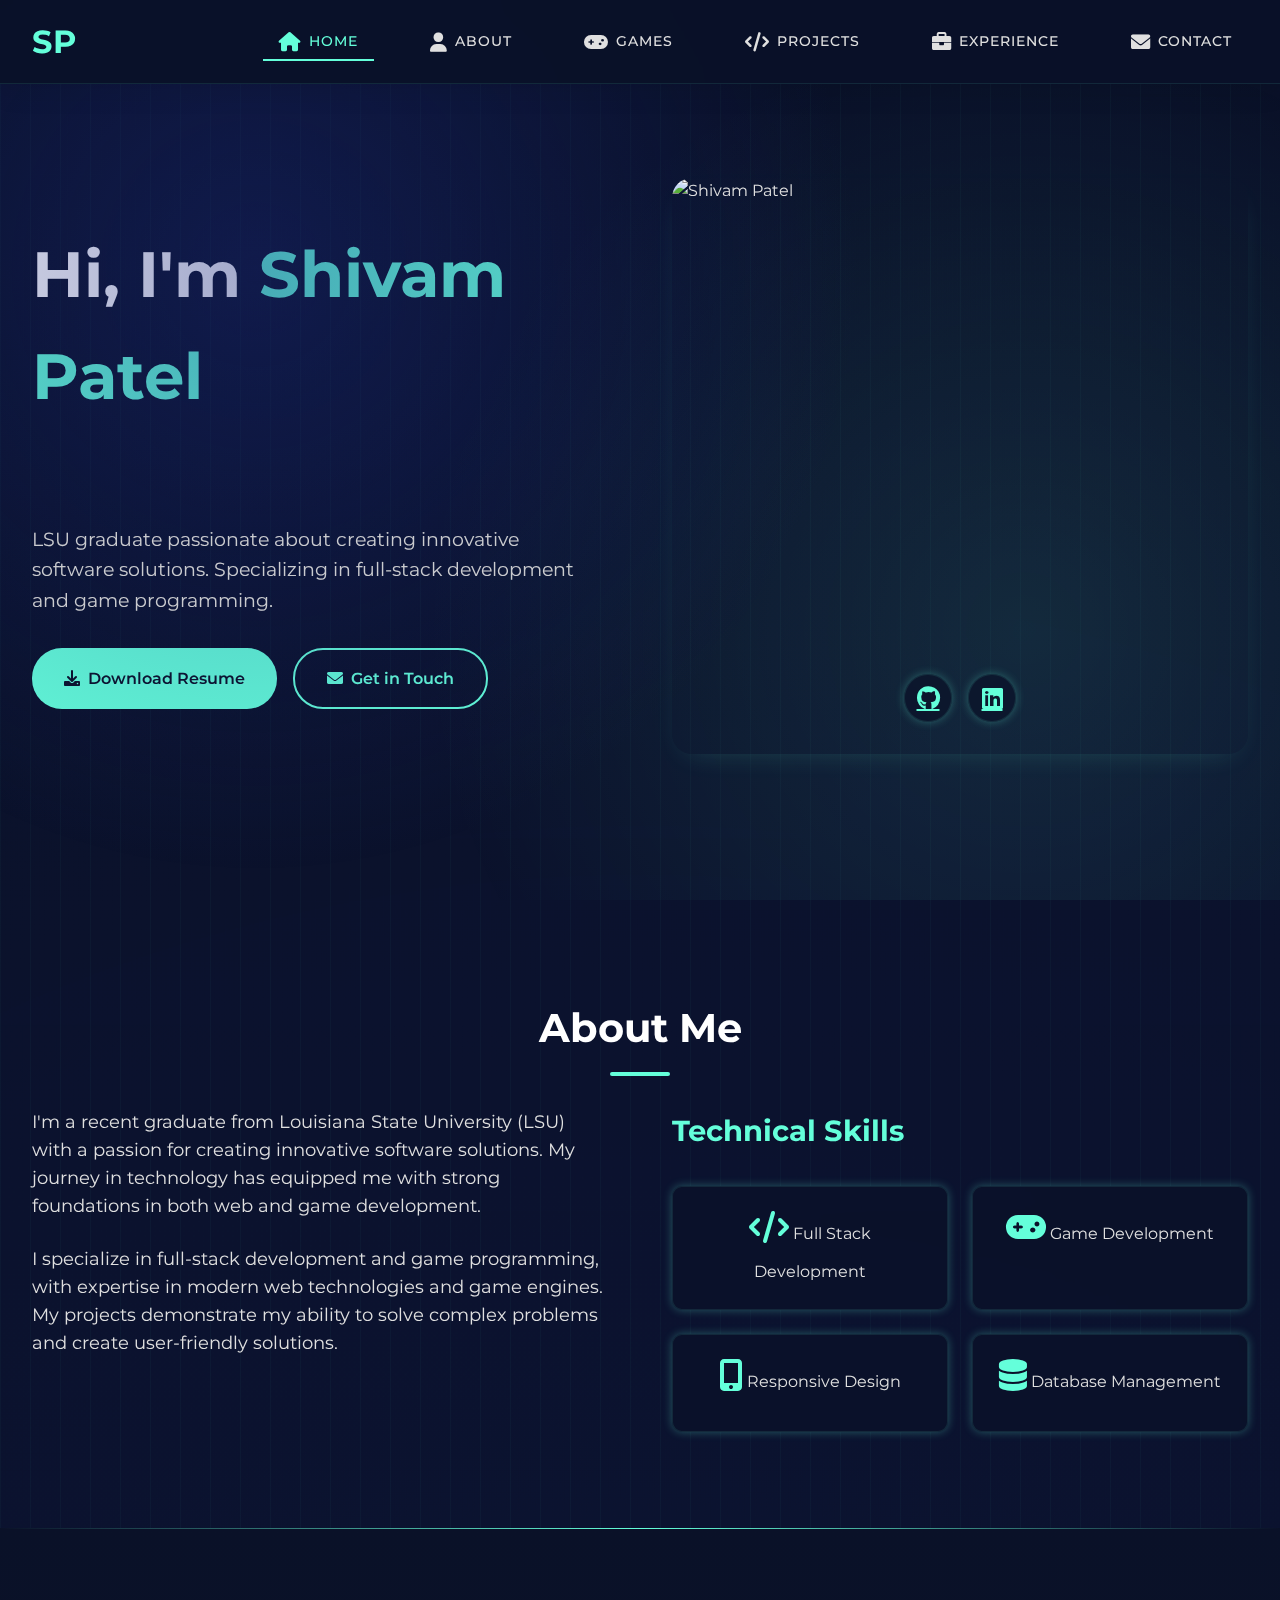
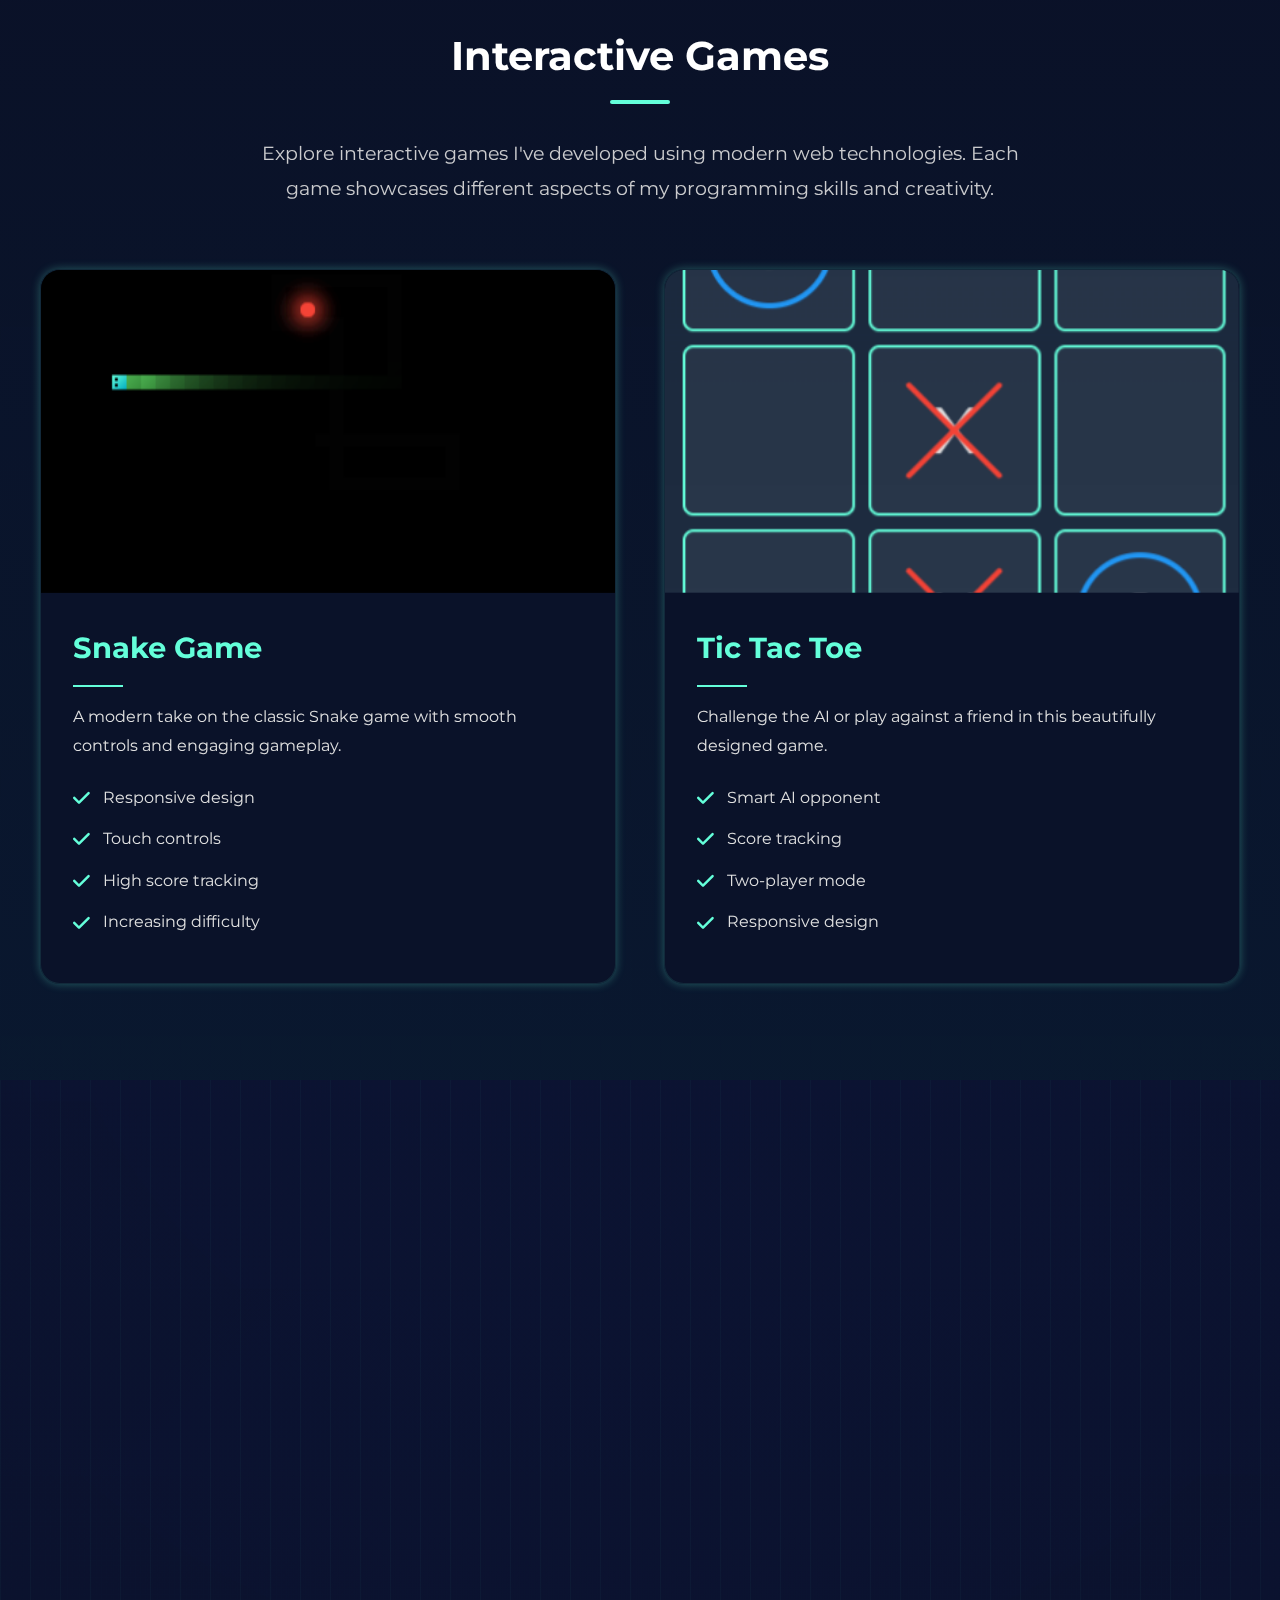
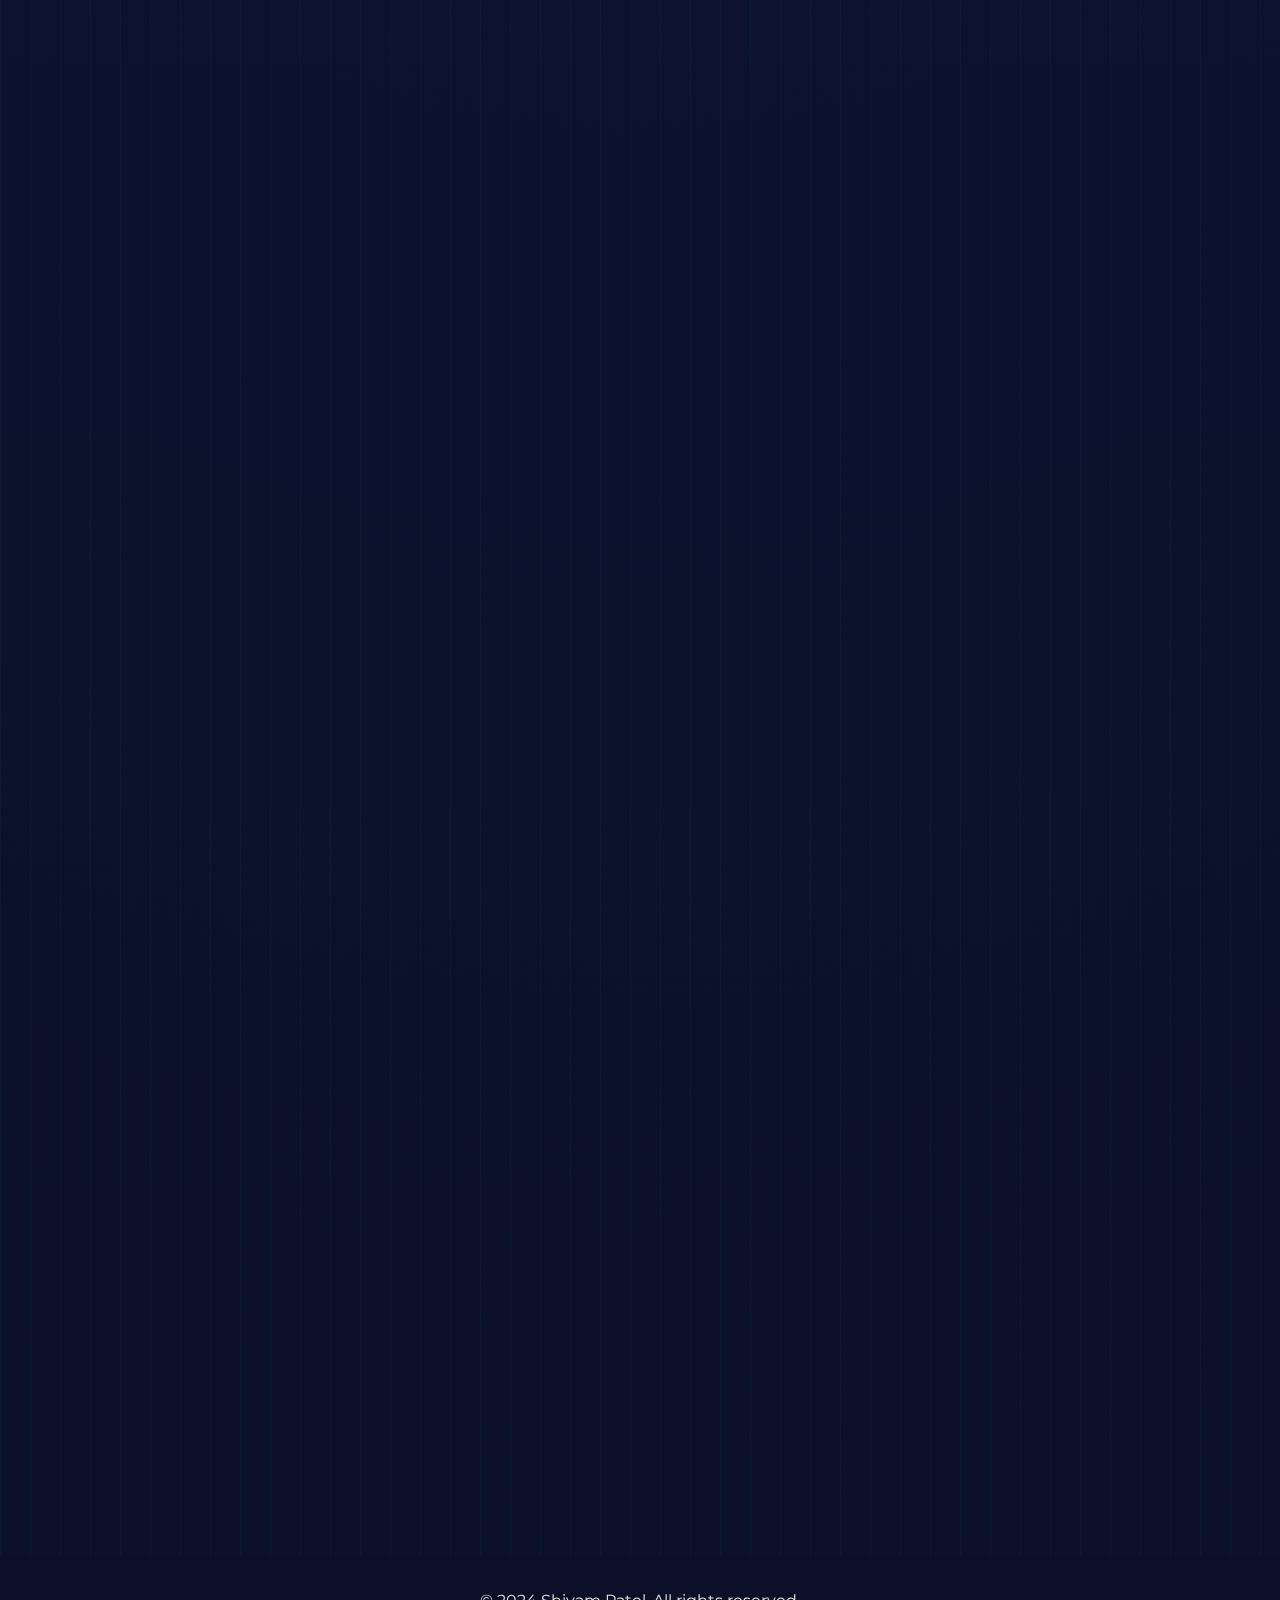
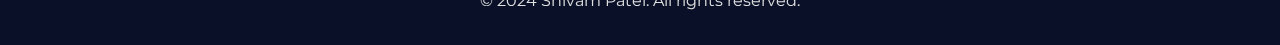
==== commit 3fa33776: "fix the buggs issue" ====
--- a/index.html
+++ b/index.html
@@ -294,5 +294,6 @@
         // Game previews
         // ... (rest of your existing game preview code) ...
     </script>
+    <script src="script.js"></script>
 </body>
 </html>
--- a/style.css
+++ b/style.css
@@ -3,12 +3,34 @@
     --primary-color: #00acc1;
     --secondary-color: #00838f;
     --text-color: #e0e0e0;
-    --bg-color: #0a192f;
+    --bg-color: #0a1128;
     --accent-color: #64ffda;
     --heading-color: #ffffff;
-    --card-bg: rgba(255, 255, 255, 0.05);
-    --nav-bg: rgba(10, 25, 47, 0.95);
-    --hover-shadow: 0 10px 30px -15px rgba(2, 12, 27, 0.7);
+    --card-bg: rgba(10, 17, 40, 0.7);
+    --nav-bg: rgba(10, 17, 40, 0.95);
+    --hover-shadow: 0 10px 30px -15px rgba(100, 255, 218, 0.2);
+    --neon-glow: 0 0 10px rgba(100, 255, 218, 0.3);
+    --cyber-gradient: linear-gradient(135deg, #0a1128, #1a2980);
+    --transition-smooth: 0.3s cubic-bezier(0.4, 0, 0.2, 1);
+}
+
+/* Optimized animations */
+@keyframes matrix-rain {
+    to {
+        background-position: 0% 100%;
+    }
+}
+
+@keyframes float {
+    50% {
+        transform: translate3d(0, -20px, 0);
+    }
+}
+
+@keyframes glow {
+    50% {
+        box-shadow: 0 0 30px rgba(100, 255, 218, 0.3);
+    }
 }
 
 * {
@@ -23,9 +45,48 @@
 
 body {
     font-family: 'Montserrat', sans-serif;
-    background-color: var(--bg-color);
+    background: var(--cyber-gradient);
     color: var(--text-color);
     line-height: 1.6;
+    position: relative;
+    overflow-x: hidden;
+    will-change: transform;
+    -webkit-font-smoothing: antialiased;
+}
+
+body::before {
+    content: '';
+    position: fixed;
+    top: 0;
+    left: 0;
+    width: 100%;
+    height: 100%;
+    background: 
+        linear-gradient(rgba(10, 17, 40, 0.8), rgba(10, 17, 40, 0.9)),
+        radial-gradient(circle at 50% 50%, rgba(26, 41, 128, 0.8) 0%, rgba(10, 17, 40, 1) 100%);
+    z-index: -1;
+    animation: matrix-rain 30s linear infinite;
+    will-change: transform;
+    transform: translate3d(0, 0, 0);
+    backface-visibility: hidden;
+}
+
+body::after {
+    content: '';
+    position: fixed;
+    top: 0;
+    left: 0;
+    width: 100%;
+    height: 100%;
+    background: repeating-linear-gradient(
+        90deg,
+        rgba(100, 255, 218, 0.03) 0px,
+        rgba(100, 255, 218, 0.03) 1px,
+        transparent 1px,
+        transparent 30px
+    );
+    pointer-events: none;
+    z-index: -1;
 }
 
 /* Modern Scrollbar */
@@ -35,16 +96,24 @@
 
 ::-webkit-scrollbar-track {
     background: var(--bg-color);
+    box-shadow: inset 0 0 5px rgba(100, 255, 218, 0.1);
 }
 
 ::-webkit-scrollbar-thumb {
+    background: var(--accent-color);
+    border-radius: 5px;
+    box-shadow: 0 0 10px rgba(100, 255, 218, 0.3);
+}
+
+::-webkit-scrollbar-thumb:hover {
     background: var(--primary-color);
-    border-radius: 5px;
 }
 
 /* Section Styling */
 .section {
     padding: 6rem 2rem;
+    position: relative;
+    overflow: hidden;
 }
 
 .section-content {
@@ -83,6 +152,19 @@
     padding-top: 8rem;
 }
 
+.hero-section::before {
+    content: '';
+    position: absolute;
+    top: 0;
+    left: 0;
+    width: 100%;
+    height: 100%;
+    background: 
+        radial-gradient(circle at 20% 30%, rgba(26, 41, 128, 0.4) 0%, transparent 50%),
+        radial-gradient(circle at 80% 70%, rgba(100, 255, 218, 0.1) 0%, transparent 50%);
+    pointer-events: none;
+}
+
 .hero-content {
     max-width: 1400px;
     margin: 0 auto;
@@ -139,6 +221,22 @@
     border-radius: 20px;
     overflow: hidden;
     box-shadow: var(--hover-shadow);
+    animation: float 8s ease-in-out infinite;
+    will-change: transform;
+}
+
+.profile-container::before {
+    content: '';
+    position: absolute;
+    top: -10px;
+    left: -10px;
+    right: -10px;
+    bottom: -10px;
+    border: 2px solid var(--accent-color);
+    border-radius: 25px;
+    opacity: 0.3;
+    animation: glow 4s ease-in-out infinite;
+    will-change: opacity, box-shadow;
 }
 
 .profile-container img {
@@ -153,6 +251,7 @@
     backface-visibility: hidden;
     transform: translateZ(0);
     -webkit-font-smoothing: subpixel-antialiased;
+    loading: lazy;
 }
 
 .profile-container:hover img {
@@ -170,7 +269,10 @@
 }
 
 .social-link {
-    background: rgba(255, 255, 255, 0.1);
+    background: var(--card-bg);
+    backdrop-filter: blur(10px);
+    border: 1px solid rgba(100, 255, 218, 0.1);
+    box-shadow: var(--neon-glow);
     color: var(--accent-color);
     width: 3rem;
     height: 3rem;
@@ -184,9 +286,8 @@
 }
 
 .social-link:hover {
-    background: var(--accent-color);
-    color: var(--bg-color);
-    transform: translateY(-5px);
+    border-color: var(--accent-color);
+    box-shadow: 0 0 30px rgba(100, 255, 218, 0.3);
 }
 
 /* About Section */
@@ -216,6 +317,9 @@
 
 .skill-item {
     background: var(--card-bg);
+    backdrop-filter: blur(10px);
+    border: 1px solid rgba(100, 255, 218, 0.1);
+    box-shadow: var(--neon-glow);
     padding: 1.5rem;
     border-radius: 10px;
     text-align: center;
@@ -223,8 +327,9 @@
 }
 
 .skill-item:hover {
+    border-color: var(--accent-color);
+    box-shadow: 0 0 30px rgba(100, 255, 218, 0.2);
     transform: translateY(-5px);
-    box-shadow: var(--hover-shadow);
 }
 
 .skill-item i {
@@ -269,17 +374,18 @@
 
 .game-card {
     background: var(--card-bg);
+    backdrop-filter: blur(10px);
+    border: 1px solid rgba(100, 255, 218, 0.1);
+    box-shadow: var(--neon-glow);
     border-radius: 20px;
     overflow: hidden;
     transition: all 0.4s cubic-bezier(0.175, 0.885, 0.32, 1.275);
-    border: 1px solid rgba(255, 255, 255, 0.1);
-    position: relative;
 }
 
 .game-card:hover {
+    border-color: var(--accent-color);
+    box-shadow: 0 0 30px rgba(100, 255, 218, 0.2);
     transform: translateY(-10px);
-    box-shadow: var(--hover-shadow);
-    border-color: var(--accent-color);
 }
 
 .game-preview {
@@ -302,6 +408,7 @@
     backface-visibility: hidden;
     transform: translateZ(0);
     -webkit-font-smoothing: subpixel-antialiased;
+    loading: lazy;
 }
 
 .game-card:hover .game-preview img {
@@ -405,14 +512,18 @@
 
 .project-card {
     background: var(--card-bg);
+    backdrop-filter: blur(10px);
+    border: 1px solid rgba(100, 255, 218, 0.1);
+    box-shadow: var(--neon-glow);
     border-radius: 15px;
     padding: 2rem;
     transition: all 0.3s ease;
 }
 
 .project-card:hover {
+    border-color: var(--accent-color);
+    box-shadow: 0 0 30px rgba(100, 255, 218, 0.2);
     transform: translateY(-5px);
-    box-shadow: var(--hover-shadow);
 }
 
 .project-tech {
@@ -455,7 +566,8 @@
     transform: translateX(-50%);
     width: 2px;
     height: 100%;
-    background: var(--accent-color);
+    background: linear-gradient(to bottom, transparent, var(--accent-color), transparent);
+    box-shadow: 0 0 15px var(--accent-color);
 }
 
 .timeline-item {
@@ -476,6 +588,9 @@
 
 .timeline-content {
     background: var(--card-bg);
+    backdrop-filter: blur(10px);
+    border: 1px solid rgba(100, 255, 218, 0.1);
+    box-shadow: var(--neon-glow);
     padding: 2rem;
     border-radius: 15px;
     position: relative;
@@ -515,6 +630,11 @@
 
 .timeline-details li {
     margin-bottom: 0.5rem;
+}
+
+.timeline-content:hover {
+    border-color: var(--accent-color);
+    box-shadow: 0 0 30px rgba(100, 255, 218, 0.2);
 }
 
 /* Contact Section */
@@ -715,8 +835,9 @@
     right: 0;
     z-index: 1000;
     background: var(--nav-bg);
-    backdrop-filter: blur(10px);
-    border-bottom: 1px solid rgba(255, 255, 255, 0.1);
+    backdrop-filter: blur(20px);
+    border-bottom: 1px solid rgba(100, 255, 218, 0.1);
+    box-shadow: 0 4px 30px rgba(0, 0, 0, 0.1);
 }
 
 .nav-content {
@@ -794,7 +915,7 @@
     background: var(--accent-color);
     transform: scaleX(0);
     transform-origin: right;
-    transition: transform 0.3s ease;
+    transition: transform 0.3s cubic-bezier(0.4, 0, 0.2, 1);
 }
 
 .nav-item:hover::after,
@@ -808,3 +929,94 @@
     color: var(--accent-color);
 }
 
+/* Optimize card transitions */
+.game-card,
+.project-card,
+.skill-item,
+.social-link {
+    transform: translate3d(0, 0, 0);
+    transition: transform var(--transition-smooth), box-shadow var(--transition-smooth);
+    backface-visibility: hidden;
+}
+
+/* Optimize image loading */
+.game-preview img,
+.profile-container img {
+    opacity: 1;
+    transition: opacity var(--transition-smooth), transform var(--transition-smooth);
+    will-change: transform, opacity;
+    transform: translateZ(0);
+    backface-visibility: hidden;
+}
+
+/* Progressive loading for images */
+.game-preview img.loading,
+.profile-container img.loading {
+    opacity: 0;
+}
+
+.game-preview img.loaded,
+.profile-container img.loaded {
+    opacity: 1;
+}
+
+/* Optimize hover effects */
+.game-card:hover,
+.project-card:hover,
+.skill-item:hover {
+    transform: translate3d(0, -5px, 0);
+}
+
+/* Optimize navigation animations */
+.nav-item::after,
+.logo::after {
+    transition: transform 0.3s cubic-bezier(0.4, 0, 0.2, 1);
+    will-change: transform;
+}
+
+/* Add content-visibility for better performance */
+.section:not(.hero-section):not(:first-child) {
+    content-visibility: auto;
+    contain-intrinsic-size: 0 500px;
+}
+
+/* Reduce motion if user prefers */
+@media (prefers-reduced-motion: reduce) {
+    *,
+    *::before,
+    *::after {
+        animation-duration: 0.01ms !important;
+        animation-iteration-count: 1 !important;
+        transition-duration: 0.01ms !important;
+        scroll-behavior: auto !important;
+    }
+    
+    .profile-container,
+    .profile-container::before,
+    body::before {
+        animation: none !important;
+    }
+
+    .game-card:hover,
+    .project-card:hover,
+    .skill-item:hover {
+        transform: none;
+    }
+}
+
+/* Optimize paint operations */
+.is-scrolling * {
+    pointer-events: none;
+}
+
+/* Add GPU acceleration for smooth animations */
+.navbar,
+.hero-section,
+.profile-container,
+.game-card,
+.project-card {
+    transform: translateZ(0);
+    backface-visibility: hidden;
+    perspective: 1000px;
+}
+
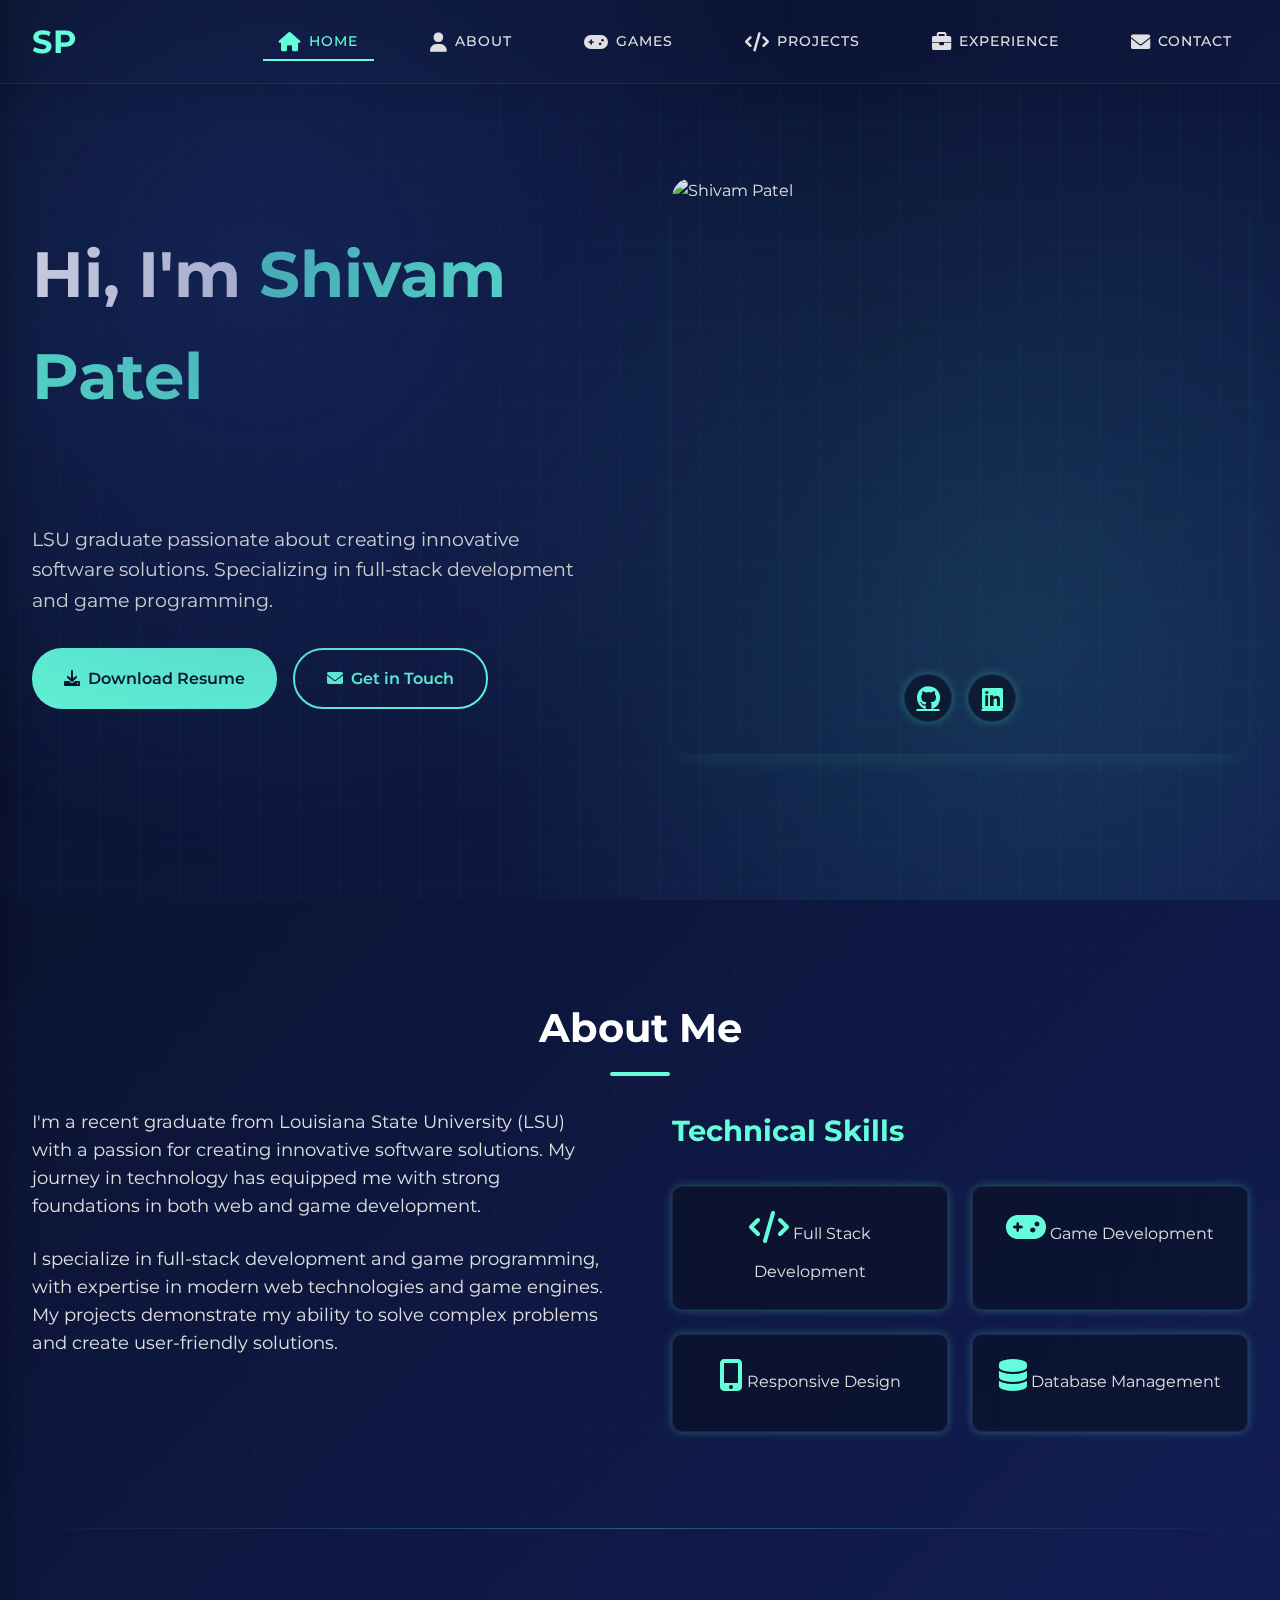
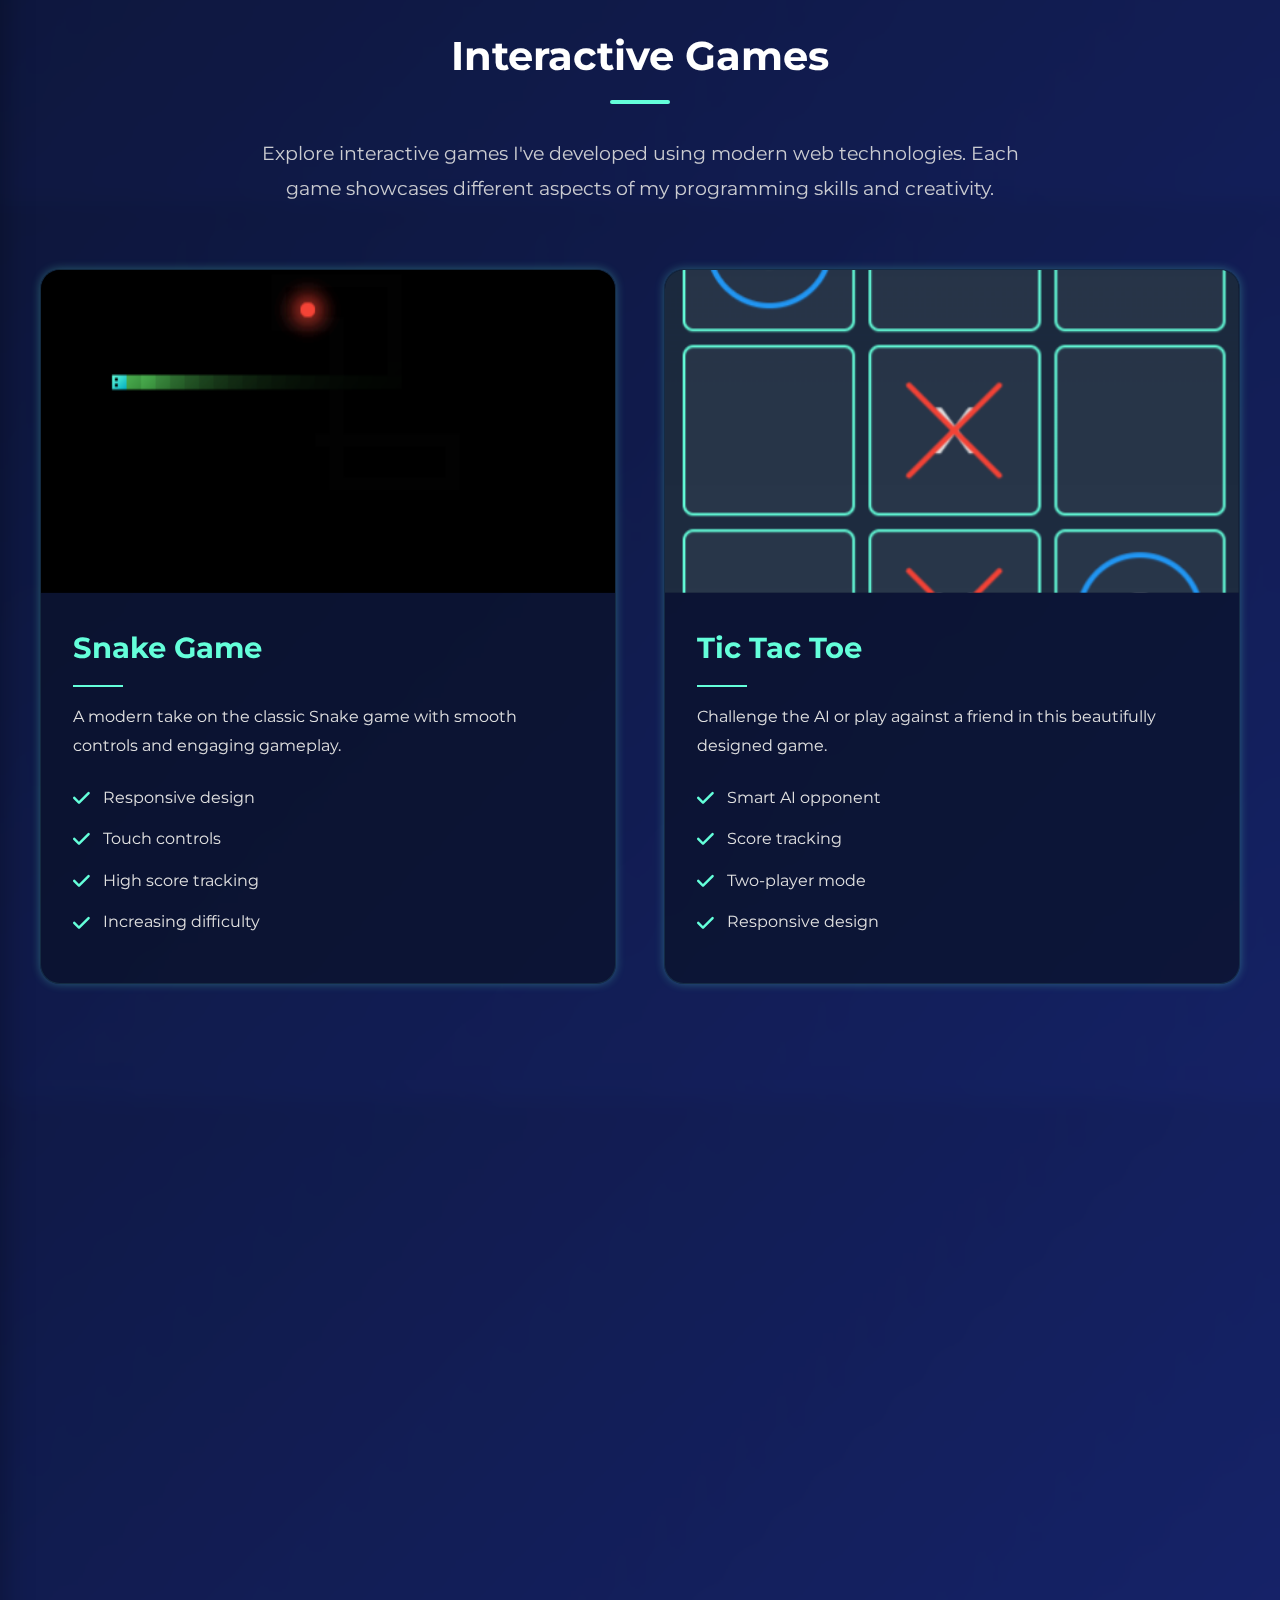
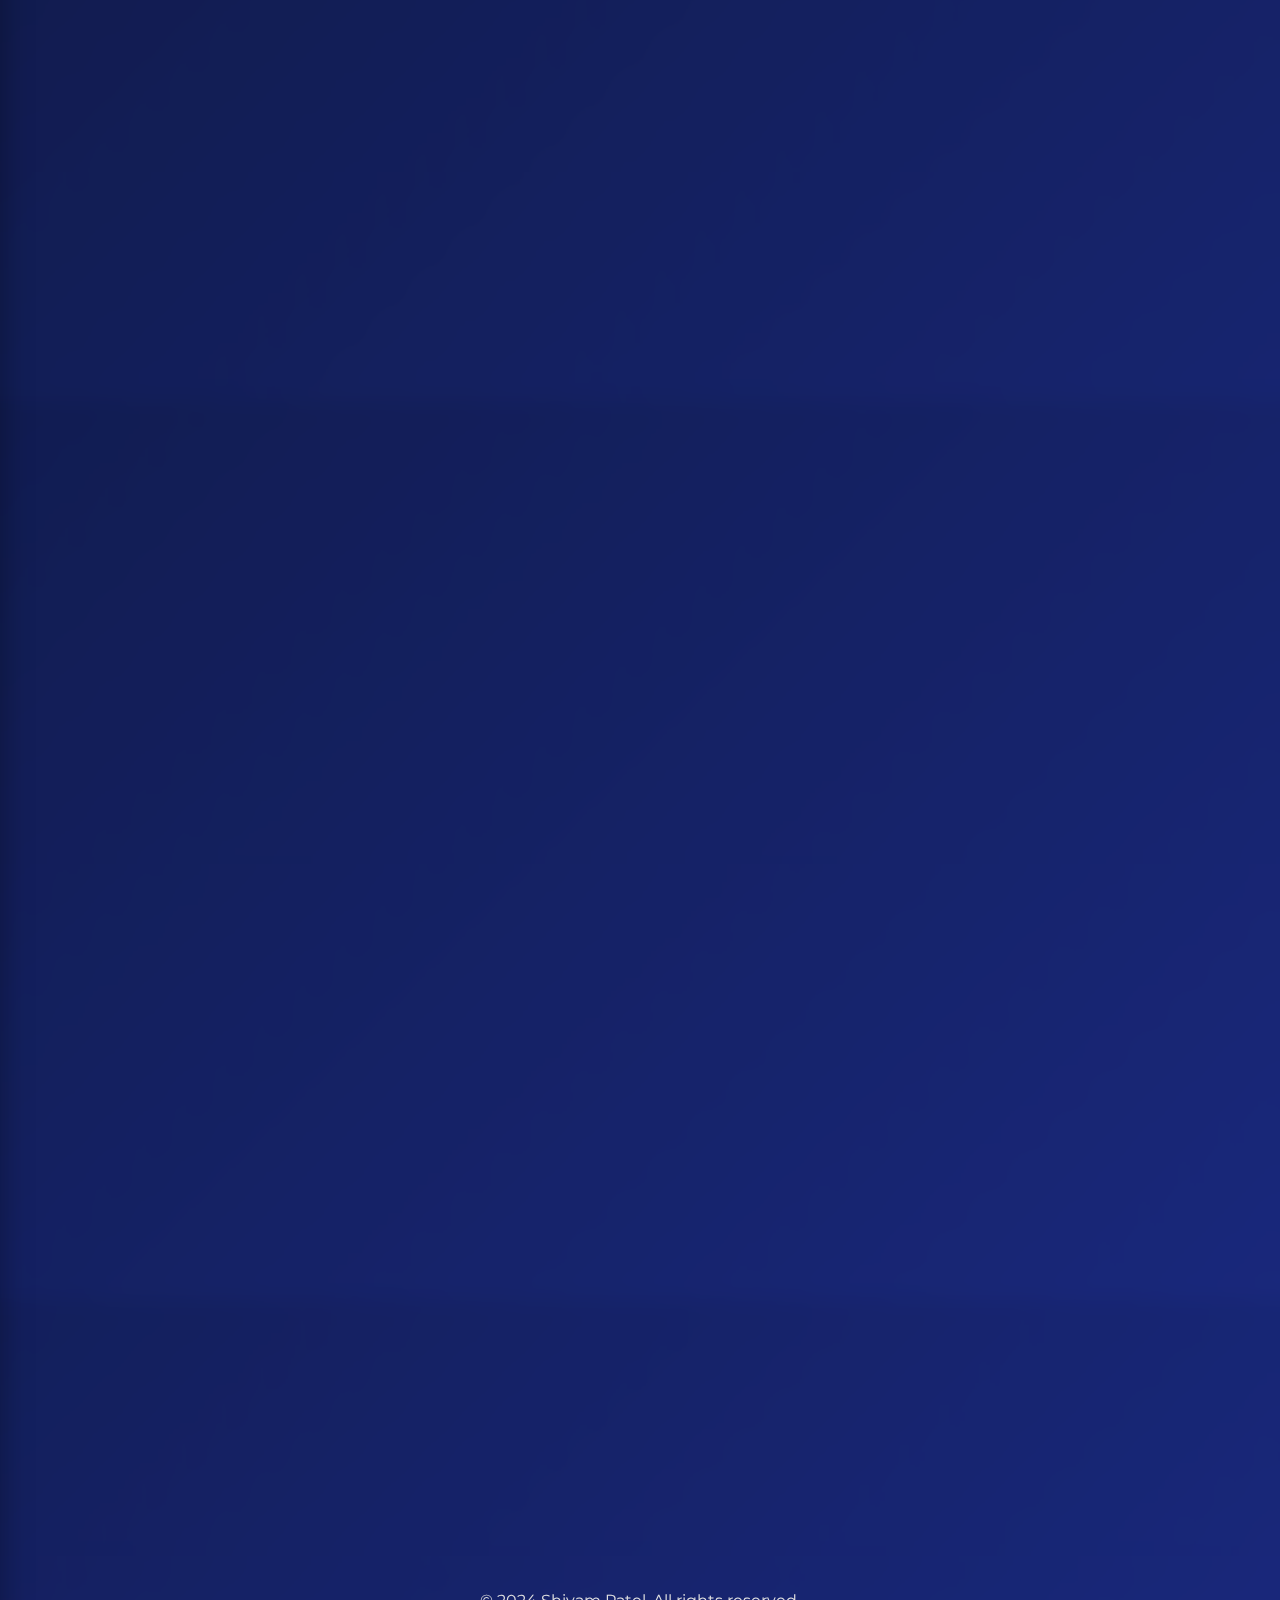
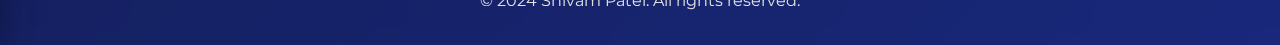
==== commit 6526e0e7: "fix the mobile layout" ====
--- a/index.html
+++ b/index.html
@@ -12,6 +12,9 @@
 <body>
     <nav class="navbar">
         <div class="nav-content">
+            <button class="menu-toggle" aria-label="Toggle menu">
+                <i class="fas fa-bars"></i>
+            </button>
             <div class="logo">SP</div>
             <ul class="nav-links">
                 <li><a href="#home" class="nav-item active"><i class="fas fa-home"></i><span>Home</span></a></li>
@@ -23,6 +26,34 @@
             </ul>
         </div>
     </nav>
+
+    <!-- Sidebar -->
+    <div class="sidebar">
+        <div class="profile-section">
+            <img src="Assets/images/My Photo.jpg" alt="Shivam Patel" class="profile-image">
+            <h3 class="profile-name">Shivam Patel</h3>
+            <p class="profile-title">Software Developer</p>
+        </div>
+        <ul class="nav-links">
+            <li><a href="#home" class="nav-item active"><i class="fas fa-home"></i><span>Home</span></a></li>
+            <li><a href="#about" class="nav-item"><i class="fas fa-user"></i><span>About</span></a></li>
+            <li><a href="#games" class="nav-item"><i class="fas fa-gamepad"></i><span>Games</span></a></li>
+            <li><a href="#projects" class="nav-item"><i class="fas fa-code"></i><span>Projects</span></a></li>
+            <li><a href="#experience" class="nav-item"><i class="fas fa-briefcase"></i><span>Experience</span></a></li>
+            <li><a href="#contact" class="nav-item"><i class="fas fa-envelope"></i><span>Contact</span></a></li>
+        </ul>
+        <div class="social-links">
+            <a href="https://github.com/NatsuDragneelX" target="_blank" class="social-link">
+                <i class="fab fa-github"></i>
+            </a>
+            <a href="https://www.linkedin.com/in/natsu-dragneel-0989b2330/" target="_blank" class="social-link">
+                <i class="fab fa-linkedin"></i>
+            </a>
+        </div>
+    </div>
+
+    <!-- Sidebar Overlay -->
+    <div class="sidebar-overlay"></div>
 
     <main>
         <section id="home" class="hero-section">
--- a/style.css
+++ b/style.css
@@ -21,15 +21,18 @@
     }
 }
 
-@keyframes float {
+@keyframes grid-move {
+    to {
+        background-position: 40px 40px;
+    }
+}
+
+@keyframes pulse {
+    0%, 100% {
+        opacity: 0.3;
+    }
     50% {
-        transform: translate3d(0, -20px, 0);
-    }
-}
-
-@keyframes glow {
-    50% {
-        box-shadow: 0 0 30px rgba(100, 255, 218, 0.3);
+        opacity: 0.5;
     }
 }
 
@@ -41,19 +44,24 @@
 
 html {
     scroll-behavior: smooth;
+    height: 100%;
+    background: var(--cyber-gradient);
 }
 
 body {
     font-family: 'Montserrat', sans-serif;
-    background: var(--cyber-gradient);
     color: var(--text-color);
     line-height: 1.6;
     position: relative;
     overflow-x: hidden;
-    will-change: transform;
+    min-height: 100%;
     -webkit-font-smoothing: antialiased;
-}
-
+    transform: translateZ(0);
+    backface-visibility: hidden;
+    perspective: 1000px;
+}
+
+/* Optimized background layers */
 body::before {
     content: '';
     position: fixed;
@@ -62,15 +70,14 @@
     width: 100%;
     height: 100%;
     background: 
-        linear-gradient(rgba(10, 17, 40, 0.8), rgba(10, 17, 40, 0.9)),
-        radial-gradient(circle at 50% 50%, rgba(26, 41, 128, 0.8) 0%, rgba(10, 17, 40, 1) 100%);
-    z-index: -1;
-    animation: matrix-rain 30s linear infinite;
+        linear-gradient(135deg, rgba(10, 17, 40, 0.9), rgba(26, 41, 128, 0.8));
+    z-index: -2;
+    transform: translateZ(0);
     will-change: transform;
-    transform: translate3d(0, 0, 0);
     backface-visibility: hidden;
 }
 
+/* Simplified grid overlay */
 body::after {
     content: '';
     position: fixed;
@@ -78,15 +85,51 @@
     left: 0;
     width: 100%;
     height: 100%;
-    background: repeating-linear-gradient(
-        90deg,
-        rgba(100, 255, 218, 0.03) 0px,
-        rgba(100, 255, 218, 0.03) 1px,
-        transparent 1px,
-        transparent 30px
+    background-image: 
+        linear-gradient(90deg, rgba(100, 255, 218, 0.03) 1px, transparent 1px),
+        linear-gradient(0deg, rgba(100, 255, 218, 0.03) 1px, transparent 1px);
+    background-size: 40px 40px;
+    background-position: center;
+    z-index: -1;
+    transform: translateZ(0);
+    will-change: transform;
+    backface-visibility: hidden;
+}
+
+/* Digital circuit lines */
+.hero-section::after {
+    content: '';
+    position: absolute;
+    top: 0;
+    left: 0;
+    right: 0;
+    bottom: 0;
+    background: 
+        radial-gradient(circle at 20% 30%, rgba(100, 255, 218, 0.1) 0%, transparent 50%),
+        radial-gradient(circle at 80% 70%, rgba(0, 172, 193, 0.1) 0%, transparent 50%);
+    background-size: 100% 100%;
+    opacity: 0.5;
+    z-index: -1;
+    animation: pulse 8s ease-in-out infinite;
+    pointer-events: none;
+}
+
+/* Add tech pattern to sections */
+.section::before {
+    content: '';
+    position: absolute;
+    top: 0;
+    left: 0;
+    width: 100%;
+    height: 100%;
+    background-image: radial-gradient(
+        rgba(100, 255, 218, 0.1) 1px,
+        transparent 1px
     );
+    background-size: 30px 30px;
+    opacity: 0.3;
+    z-index: -1;
     pointer-events: none;
-    z-index: -1;
 }
 
 /* Modern Scrollbar */
@@ -114,6 +157,10 @@
     padding: 6rem 2rem;
     position: relative;
     overflow: hidden;
+    transform: translateZ(0);
+    backface-visibility: hidden;
+    will-change: transform;
+    contain: content;
 }
 
 .section-content {
@@ -150,6 +197,9 @@
     position: relative;
     overflow: hidden;
     padding-top: 8rem;
+    transform: translateZ(0);
+    will-change: transform;
+    backface-visibility: hidden;
 }
 
 .hero-section::before {
@@ -221,8 +271,10 @@
     border-radius: 20px;
     overflow: hidden;
     box-shadow: var(--hover-shadow);
-    animation: float 8s ease-in-out infinite;
+    transform: translateZ(0);
+    backface-visibility: hidden;
     will-change: transform;
+    contain: layout style paint;
 }
 
 .profile-container::before {
@@ -235,8 +287,6 @@
     border: 2px solid var(--accent-color);
     border-radius: 25px;
     opacity: 0.3;
-    animation: glow 4s ease-in-out infinite;
-    will-change: opacity, box-shadow;
 }
 
 .profile-container img {
@@ -246,12 +296,10 @@
     width: 100%;
     height: 100%;
     object-fit: cover;
-    transition: transform 0.3s ease;
+    transform: translateZ(0);
+    backface-visibility: hidden;
     will-change: transform;
-    backface-visibility: hidden;
-    transform: translateZ(0);
-    -webkit-font-smoothing: subpixel-antialiased;
-    loading: lazy;
+    contain: layout style paint;
 }
 
 .profile-container:hover img {
@@ -340,7 +388,6 @@
 
 /* Games Section */
 .games-section {
-    background: linear-gradient(to bottom, var(--bg-color), rgba(10, 25, 47, 0.95));
     position: relative;
 }
 
@@ -673,14 +720,16 @@
 
 /* Footer */
 footer {
-    background: var(--nav-bg);
     padding: 2rem;
     text-align: center;
+    position: relative;
+    z-index: 1;
 }
 
 .footer-content {
     max-width: 1400px;
     margin: 0 auto;
+    position: relative;
 }
 
 /* Buttons */
@@ -727,6 +776,13 @@
 
     .hero-text {
         padding-right: 0;
+        order: 2;
+    }
+
+    .hero-image {
+        order: 1;
+        max-width: 400px;
+        margin: 0 auto;
     }
 
     .hero-buttons {
@@ -735,95 +791,325 @@
 
     .about-grid {
         grid-template-columns: 1fr;
+        gap: 3rem;
+    }
+
+    .skills-grid {
+        grid-template-columns: repeat(auto-fit, minmax(150px, 1fr));
+    }
+
+    .games-grid {
+        grid-template-columns: repeat(auto-fit, minmax(280px, 1fr));
         gap: 2rem;
     }
-
-    .timeline::before {
-        left: 0;
-    }
-
-    .timeline-item {
+}
+
+@media (max-width: 768px) {
+    /* Navbar mobile styles */
+    .navbar {
+        padding: 0.5rem 0;
+        background: var(--bg-color);
+        border-bottom: 1px solid rgba(100, 255, 218, 0.1);
+    }
+
+    .nav-content {
+        padding: 0.5rem 1rem;
+        justify-content: space-between;
+    }
+
+    .logo {
+        font-size: 1.8rem;
+    }
+
+    /* Hero section mobile styles */
+    .hero-section {
+        min-height: 100vh;
+        padding: 1rem;
+        padding-top: 5rem;
+        display: flex;
+        align-items: flex-start;
+    }
+
+    .hero-content {
+        grid-template-columns: 1fr;
+        gap: 2rem;
+        text-align: center;
         width: 100%;
-        padding-left: 2rem;
-    }
-
-    .timeline-item:nth-child(even) {
-        left: 0;
-    }
-
-    .timeline-content::before {
-        left: -30px !important;
-    }
-}
-
-@media (max-width: 768px) {
-    .nav-content {
-        padding: 0 1rem;
-    }
-
-    .nav-item span {
-        display: none;
-    }
-
-    .nav-item i {
-        font-size: 1.4em;
+    }
+
+    .hero-text {
+        order: 2;
+        padding: 0;
     }
 
     .hero-text h1 {
-        font-size: 3rem;
+        font-size: 2.5rem;
+        line-height: 1.2;
+        margin-bottom: 0.5rem;
     }
 
     .typing-text {
         font-size: 1.5rem;
     }
 
-    .section {
-        padding: 4rem 1rem;
-    }
-
-    .section-title {
-        font-size: 2rem;
-    }
-
-    .games-grid,
-    .projects-grid {
-        grid-template-columns: 1fr;
-    }
-
-    .games-grid {
-        grid-template-columns: 1fr;
-        gap: 2rem;
+    .hero-description {
+        font-size: 1rem;
+        margin-bottom: 1.5rem;
         padding: 0 1rem;
     }
 
-    .game-card {
-        max-width: 500px;
+    /* Profile container mobile styles */
+    .hero-image {
+        order: 1;
+        width: 100%;
+        max-width: 280px;
         margin: 0 auto;
-    }
-
-    .section-description {
-        padding: 0 1rem;
-        font-size: 1.1rem;
-        margin-bottom: 3rem;
-    }
-}
-
-@media (max-width: 480px) {
+        padding: 0;
+    }
+
+    .profile-container {
+        width: 100%;
+        padding-bottom: 100%;
+        border-radius: 25px;
+        position: relative;
+        margin: 0 auto;
+        background: var(--bg-color);
+        box-shadow: 0 0 20px rgba(100, 255, 218, 0.15);
+    }
+
+    .profile-container img {
+        position: absolute;
+        top: 0;
+        left: 0;
+        width: 100%;
+        height: 100%;
+        object-fit: cover;
+        border-radius: 22px;
+    }
+
+    .profile-container::before {
+        content: '';
+        position: absolute;
+        top: -3px;
+        left: -3px;
+        right: -3px;
+        bottom: -3px;
+        border: 2px solid var(--accent-color);
+        border-radius: 28px;
+        opacity: 0.2;
+        z-index: 1;
+    }
+
+    /* Social links mobile styles */
+    .social-links {
+        position: absolute;
+        bottom: 1.5rem;
+        left: 0;
+        right: 0;
+        display: flex;
+        justify-content: center;
+        gap: 1.2rem;
+        margin: 0;
+        z-index: 2;
+    }
+
+    .social-link {
+        width: 3rem;
+        height: 3rem;
+        font-size: 1.4rem;
+        background: rgba(10, 17, 40, 0.85);
+        backdrop-filter: blur(8px);
+        border: 1px solid rgba(100, 255, 218, 0.2);
+        box-shadow: 0 4px 12px rgba(0, 0, 0, 0.2);
+    }
+
+    /* Text styles */
+    .hero-text {
+        order: 2;
+        padding: 0;
+        margin-top: 1.5rem;
+    }
+
     .hero-text h1 {
-        font-size: 2.5rem;
-    }
-
+        font-size: 2.2rem;
+        line-height: 1.3;
+        margin-bottom: 0.5rem;
+    }
+
+    .typing-text {
+        font-size: 1.3rem;
+        margin-bottom: 1rem;
+    }
+
+    .hero-description {
+        font-size: 1rem;
+        margin-bottom: 2rem;
+        padding: 0 1.5rem;
+        opacity: 0.9;
+        line-height: 1.6;
+    }
+
+    /* Button styles for mobile */
     .hero-buttons {
         flex-direction: column;
+        gap: 1rem;
+        padding: 0 1rem;
     }
 
     .btn {
         width: 100%;
         justify-content: center;
-    }
-
-    .timeline-content {
-        padding: 1.5rem;
+        padding: 0.8rem 1.5rem;
+    }
+
+    /* Sidebar specific mobile styles */
+    .sidebar {
+        width: 100%;
+        left: -100%;
+        padding: 2rem 1.5rem;
+    }
+
+    .sidebar.active {
+        transform: translateX(100%);
+    }
+
+    .sidebar .profile-section {
+        margin-bottom: 3rem;
+    }
+
+    .sidebar .profile-image {
+        width: 120px;
+        height: 120px;
+        margin-bottom: 1.5rem;
+    }
+
+    .sidebar .nav-item {
+        padding: 1rem;
+        margin-bottom: 0.5rem;
+    }
+
+    .sidebar .nav-item i {
+        font-size: 1.4rem;
+    }
+
+    .sidebar .nav-item span {
+        font-size: 1.1rem;
+    }
+
+    .sidebar .social-links {
+        position: relative;
+        top: auto;
+        right: auto;
+        padding-top: 2rem;
+        margin-top: auto;
+    }
+
+    .sidebar .social-link {
+        width: 3rem;
+        height: 3rem;
+        font-size: 1.4rem;
+    }
+
+    /* Ensure content doesn't get hidden behind bottom navigation */
+    body {
+        padding-bottom: 70px;
+    }
+
+    .section {
+        padding: 3rem 1rem;
+    }
+
+    /* Fix section spacing */
+    .section:first-of-type {
+        padding-top: 4rem;
+    }
+
+    .section:last-of-type {
+        padding-bottom: 5rem;
+    }
+}
+
+@media (max-width: 480px) {
+    .hero-text h1 {
+        font-size: 2rem;
+    }
+
+    .typing-text {
+        font-size: 1.2rem;
+    }
+
+    .section-title {
+        font-size: 1.6rem;
+    }
+
+    .sidebar .profile-image {
+        width: 100px;
+        height: 100px;
+    }
+
+    .profile-container {
+        width: 100%;
+        padding-bottom: 100%;
+    }
+
+    .hero-image {
+        max-width: 240px;
+    }
+
+    .hero-description {
+        padding: 0 1rem;
+        font-size: 0.95rem;
+    }
+
+    .social-link {
+        width: 2.8rem;
+        height: 2.8rem;
+        font-size: 1.3rem;
+    }
+}
+
+/* Fix iOS safe area */
+@supports (-webkit-touch-callout: none) {
+    .sidebar {
+        padding-top: calc(2rem + env(safe-area-inset-top));
+    }
+}
+
+/* Fix mobile touch interactions */
+@media (hover: none) {
+    .game-card:hover,
+    .project-card:hover,
+    .skill-item:hover,
+    .social-link:hover,
+    .nav-item:hover {
+        transform: none;
+    }
+
+    .profile-container:hover img {
+        transform: none;
+    }
+
+    .btn:active,
+    .nav-item:active,
+    .social-link:active {
+        opacity: 0.7;
+    }
+}
+
+/* Optimize mobile performance */
+@media (max-width: 768px) {
+    .section::after,
+    .games-section::after,
+    footer::after {
+        background-size: 20px 20px;
+    }
+
+    .hero-section::after {
+        animation: none;
+    }
+
+    body::after {
+        background-size: 20px 20px;
     }
 }
 
@@ -834,7 +1120,6 @@
     left: 0;
     right: 0;
     z-index: 1000;
-    background: var(--nav-bg);
     backdrop-filter: blur(20px);
     border-bottom: 1px solid rgba(100, 255, 218, 0.1);
     box-shadow: 0 4px 30px rgba(0, 0, 0, 0.1);
@@ -847,6 +1132,7 @@
     display: flex;
     justify-content: space-between;
     align-items: center;
+    position: relative;
 }
 
 .logo {
@@ -980,27 +1266,18 @@
     contain-intrinsic-size: 0 500px;
 }
 
-/* Reduce motion if user prefers */
-@media (prefers-reduced-motion: reduce) {
-    *,
-    *::before,
-    *::after {
-        animation-duration: 0.01ms !important;
-        animation-iteration-count: 1 !important;
-        transition-duration: 0.01ms !important;
-        scroll-behavior: auto !important;
-    }
-    
-    .profile-container,
-    .profile-container::before,
-    body::before {
-        animation: none !important;
-    }
-
-    .game-card:hover,
-    .project-card:hover,
-    .skill-item:hover {
-        transform: none;
+/* Remove heavy animations during scroll */
+@media (prefers-reduced-motion: no-preference) {
+    .is-scrolling {
+        * {
+            animation-play-state: paused;
+        }
+        
+        .profile-container,
+        .game-card,
+        .project-card {
+            transition: none;
+        }
     }
 }
 
@@ -1020,3 +1297,203 @@
     perspective: 1000px;
 }
 
+/* Update background consistency */
+.section,
+.games-section,
+footer,
+.navbar {
+    background: transparent;
+    backdrop-filter: blur(10px);
+}
+
+/* Ensure consistent background overlay */
+.section::after,
+.games-section::after,
+footer::after {
+    content: '';
+    position: absolute;
+    top: 0;
+    left: 0;
+    width: 100%;
+    height: 100%;
+    background-image: 
+        linear-gradient(90deg, rgba(100, 255, 218, 0.03) 1px, transparent 1px),
+        linear-gradient(0deg, rgba(100, 255, 218, 0.03) 1px, transparent 1px);
+    background-size: 40px 40px;
+    background-position: center;
+    z-index: -1;
+    opacity: 0.1;
+    pointer-events: none;
+}
+
+/* Mobile Navigation Styles */
+.menu-toggle {
+    display: none;
+    font-size: 1.5rem;
+    color: var(--accent-color);
+    background: none;
+    border: none;
+    cursor: pointer;
+    padding: 0.5rem;
+    z-index: 1001;
+}
+
+.sidebar {
+    position: fixed;
+    top: 0;
+    left: -280px;
+    width: 280px;
+    height: 100%;
+    background: var(--bg-color);
+    backdrop-filter: blur(20px);
+    z-index: 1000;
+    transition: transform 0.3s ease;
+    padding: 2rem;
+    box-shadow: 2px 0 30px rgba(0, 0, 0, 0.3);
+    display: flex;
+    flex-direction: column;
+    border-right: 1px solid rgba(100, 255, 218, 0.1);
+}
+
+.sidebar.active {
+    transform: translateX(280px);
+}
+
+.sidebar .profile-section {
+    text-align: center;
+    margin-bottom: 2rem;
+    padding-top: 1rem;
+}
+
+.sidebar .profile-image {
+    width: 100px;
+    height: 100px;
+    border-radius: 50%;
+    margin-bottom: 1rem;
+    border: 2px solid var(--accent-color);
+    padding: 3px;
+    box-shadow: 0 0 15px rgba(100, 255, 218, 0.3);
+}
+
+.sidebar .profile-name {
+    color: var(--heading-color);
+    font-size: 1.4rem;
+    margin-bottom: 0.5rem;
+    font-weight: 600;
+}
+
+.sidebar .profile-title {
+    color: var(--accent-color);
+    font-size: 1rem;
+    opacity: 0.9;
+    margin-bottom: 2rem;
+}
+
+/* Update Sidebar Navigation */
+.sidebar .nav-links {
+    display: flex;
+    flex-direction: column;
+    gap: 0.5rem;
+    margin-top: 1rem;
+    padding: 0;
+}
+
+.sidebar .nav-item {
+    color: var(--text-color);
+    text-decoration: none;
+    display: flex;
+    align-items: center;
+    padding: 0.8rem 1rem;
+    border-radius: 8px;
+    transition: all 0.3s ease;
+    background: transparent;
+    width: 100%;
+    font-weight: 500;
+}
+
+.sidebar .nav-item i {
+    width: 24px;
+    font-size: 1.2rem;
+    margin-right: 1rem;
+    color: var(--accent-color);
+}
+
+.sidebar .nav-item:hover,
+.sidebar .nav-item.active {
+    background: rgba(100, 255, 218, 0.1);
+    color: var(--accent-color);
+}
+
+.sidebar .nav-item span {
+    font-size: 1rem;
+}
+
+/* Update Sidebar Social Links */
+.sidebar .social-links {
+    margin-top: auto;
+    padding-top: 2rem;
+    display: flex;
+    justify-content: center;
+    gap: 1rem;
+}
+
+.sidebar .social-link {
+    color: var(--accent-color);
+    width: 40px;
+    height: 40px;
+    border-radius: 50%;
+    display: flex;
+    align-items: center;
+    justify-content: center;
+    font-size: 1.5rem;
+    transition: all 0.3s ease;
+    background: rgba(100, 255, 218, 0.1);
+}
+
+.sidebar .social-link:hover {
+    transform: translateY(-3px);
+    box-shadow: 0 0 20px rgba(100, 255, 218, 0.2);
+}
+
+/* Update Overlay */
+.sidebar-overlay {
+    position: fixed;
+    top: 0;
+    left: 0;
+    width: 100%;
+    height: 100%;
+    background: rgba(0, 0, 0, 0.7);
+    backdrop-filter: blur(5px);
+    z-index: 999;
+    opacity: 0;
+    visibility: hidden;
+    transition: all 0.3s ease;
+}
+
+.sidebar-overlay.active {
+    opacity: 1;
+    visibility: visible;
+}
+
+/* Update Menu Toggle Button */
+.menu-toggle {
+    display: none;
+    font-size: 1.5rem;
+    color: var(--accent-color);
+    background: none;
+    border: none;
+    cursor: pointer;
+    padding: 0.5rem;
+    z-index: 1001;
+}
+
+@media (max-width: 768px) {
+    .menu-toggle {
+        display: block;
+    }
+
+    .nav-content .nav-links {
+        display: none;
+    }
+}
+
